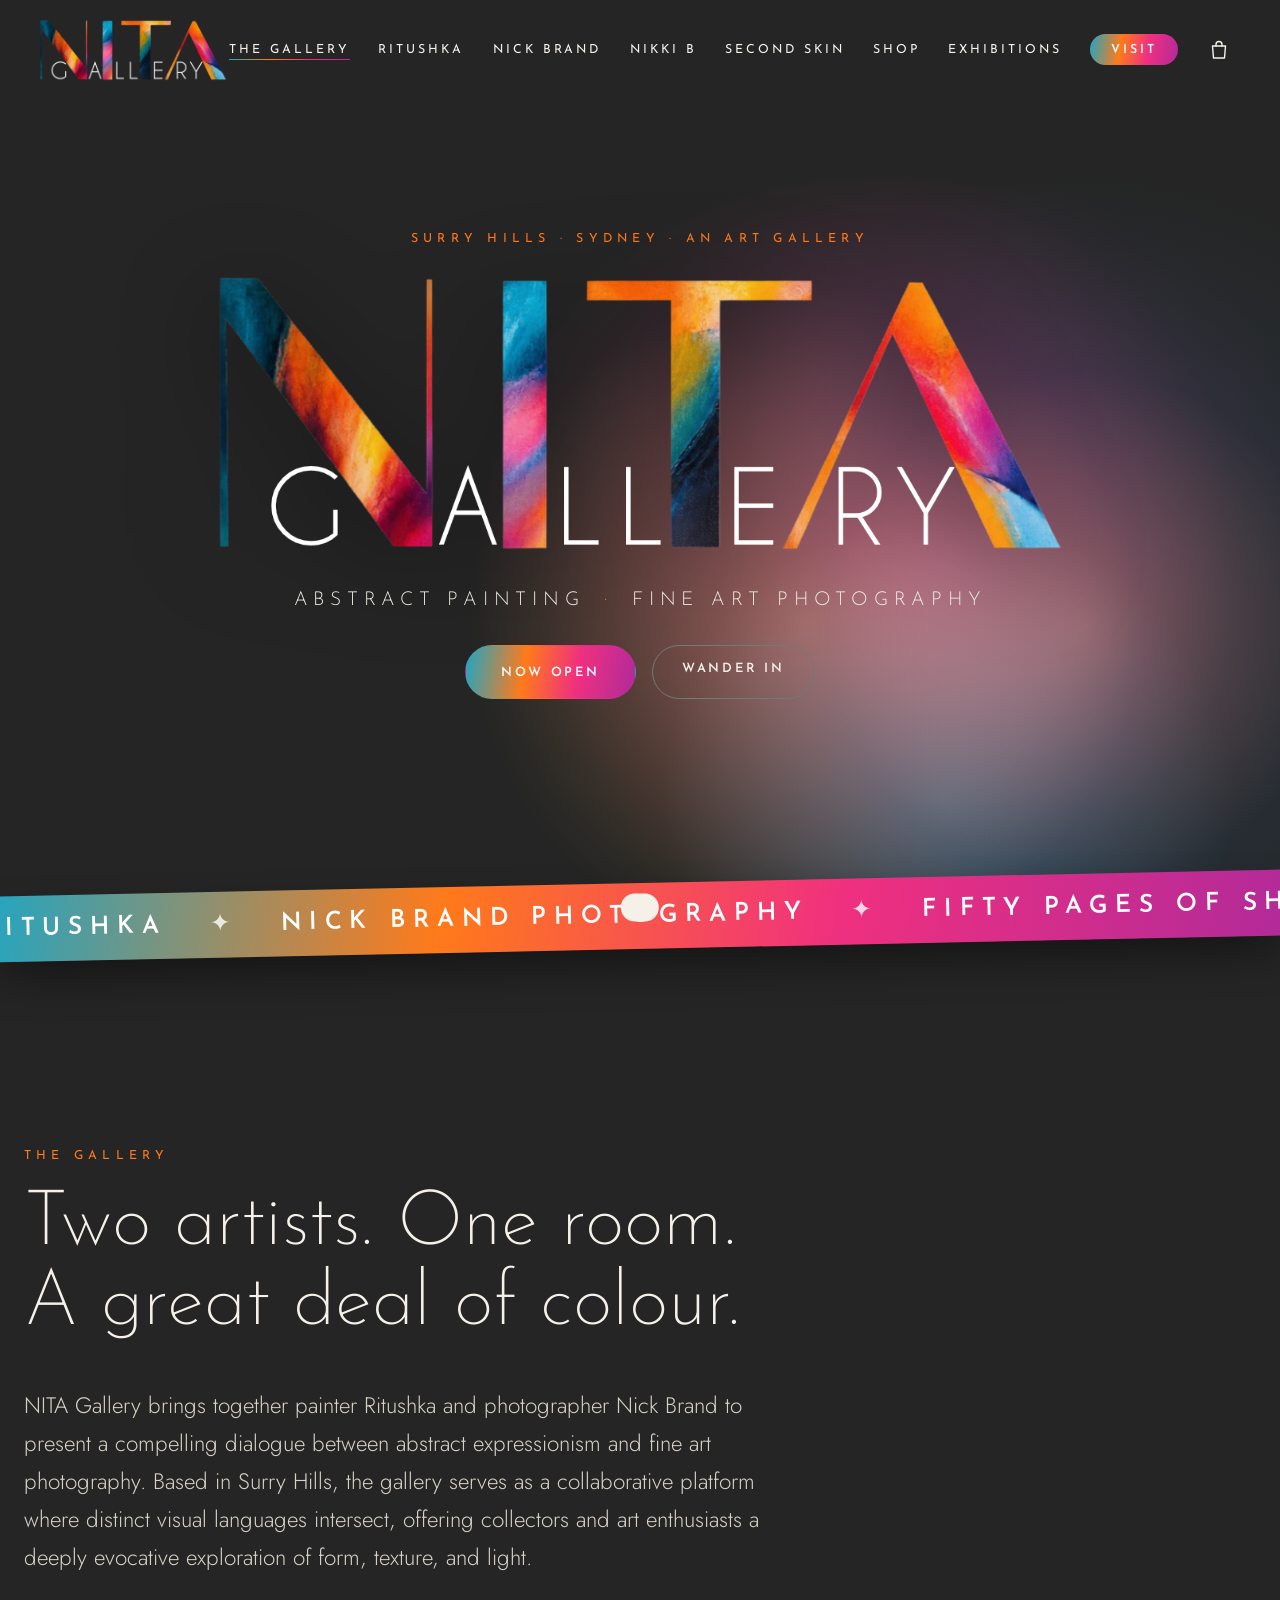
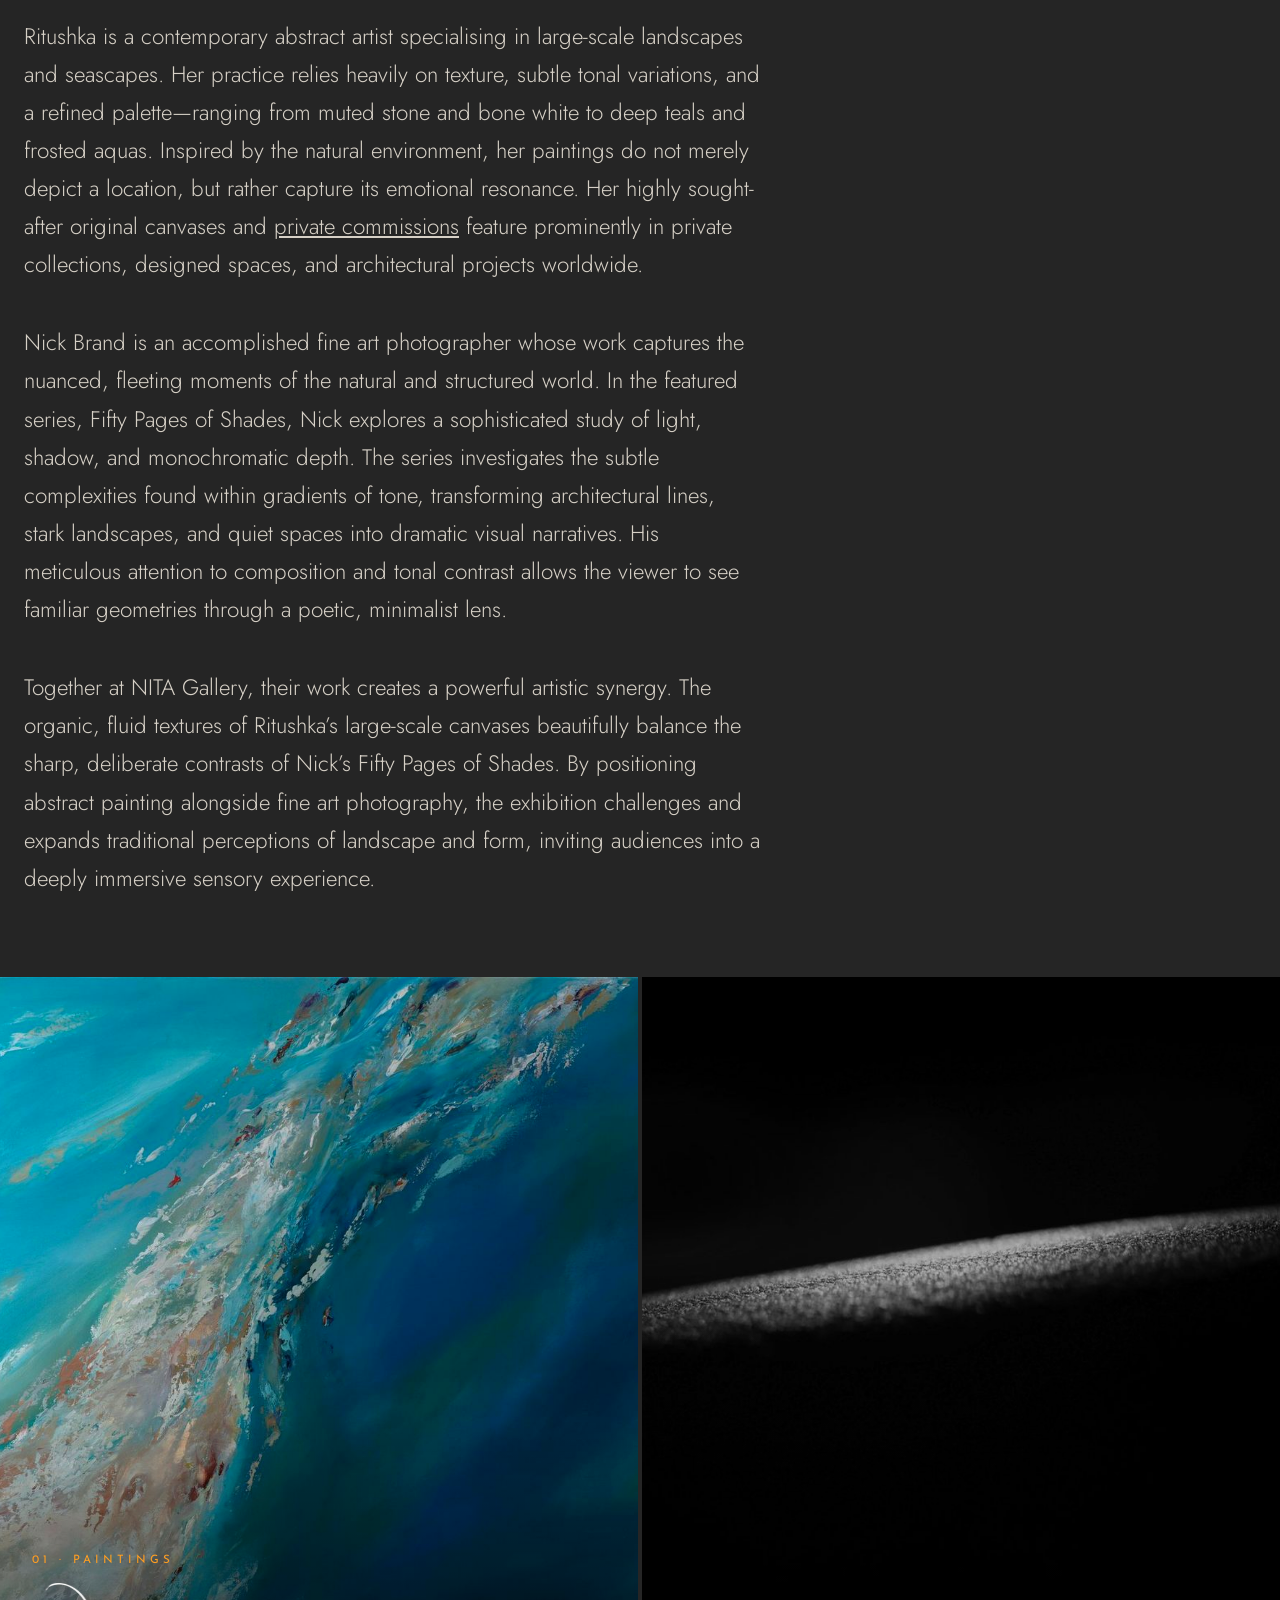
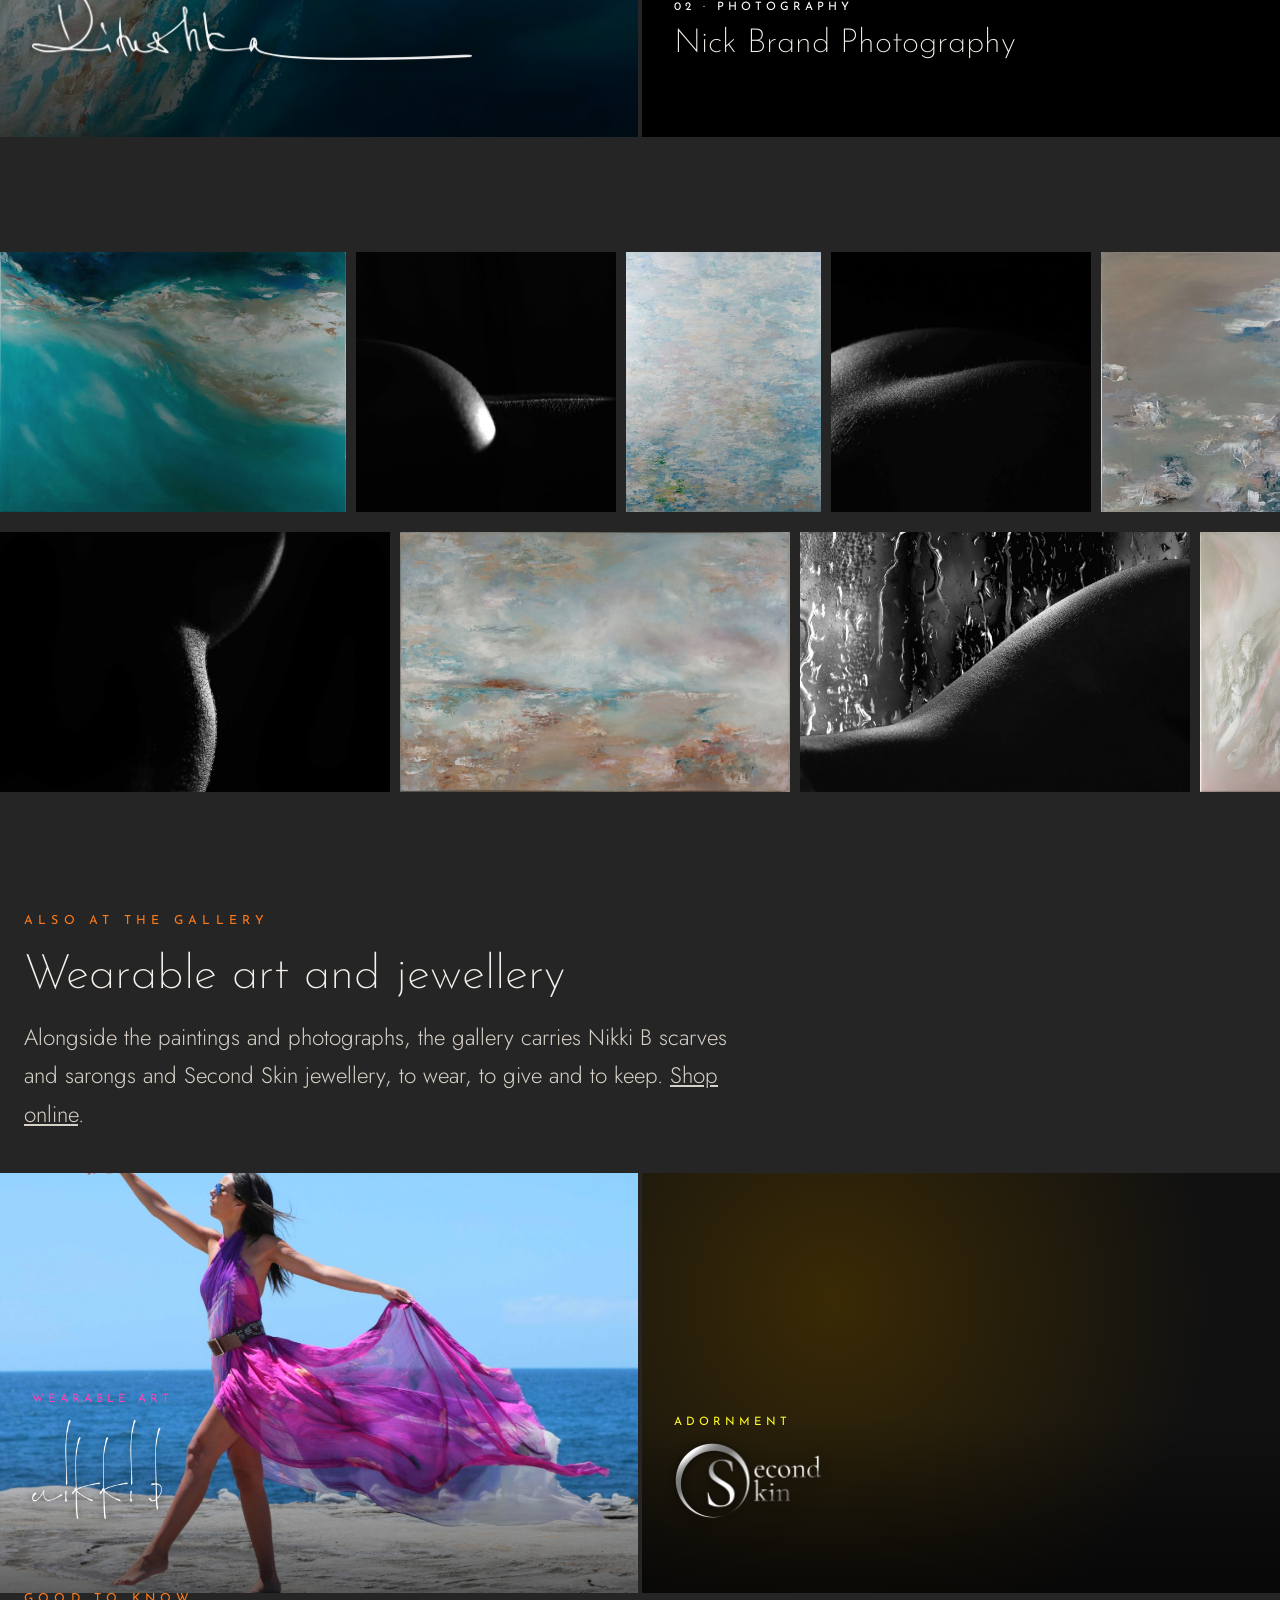
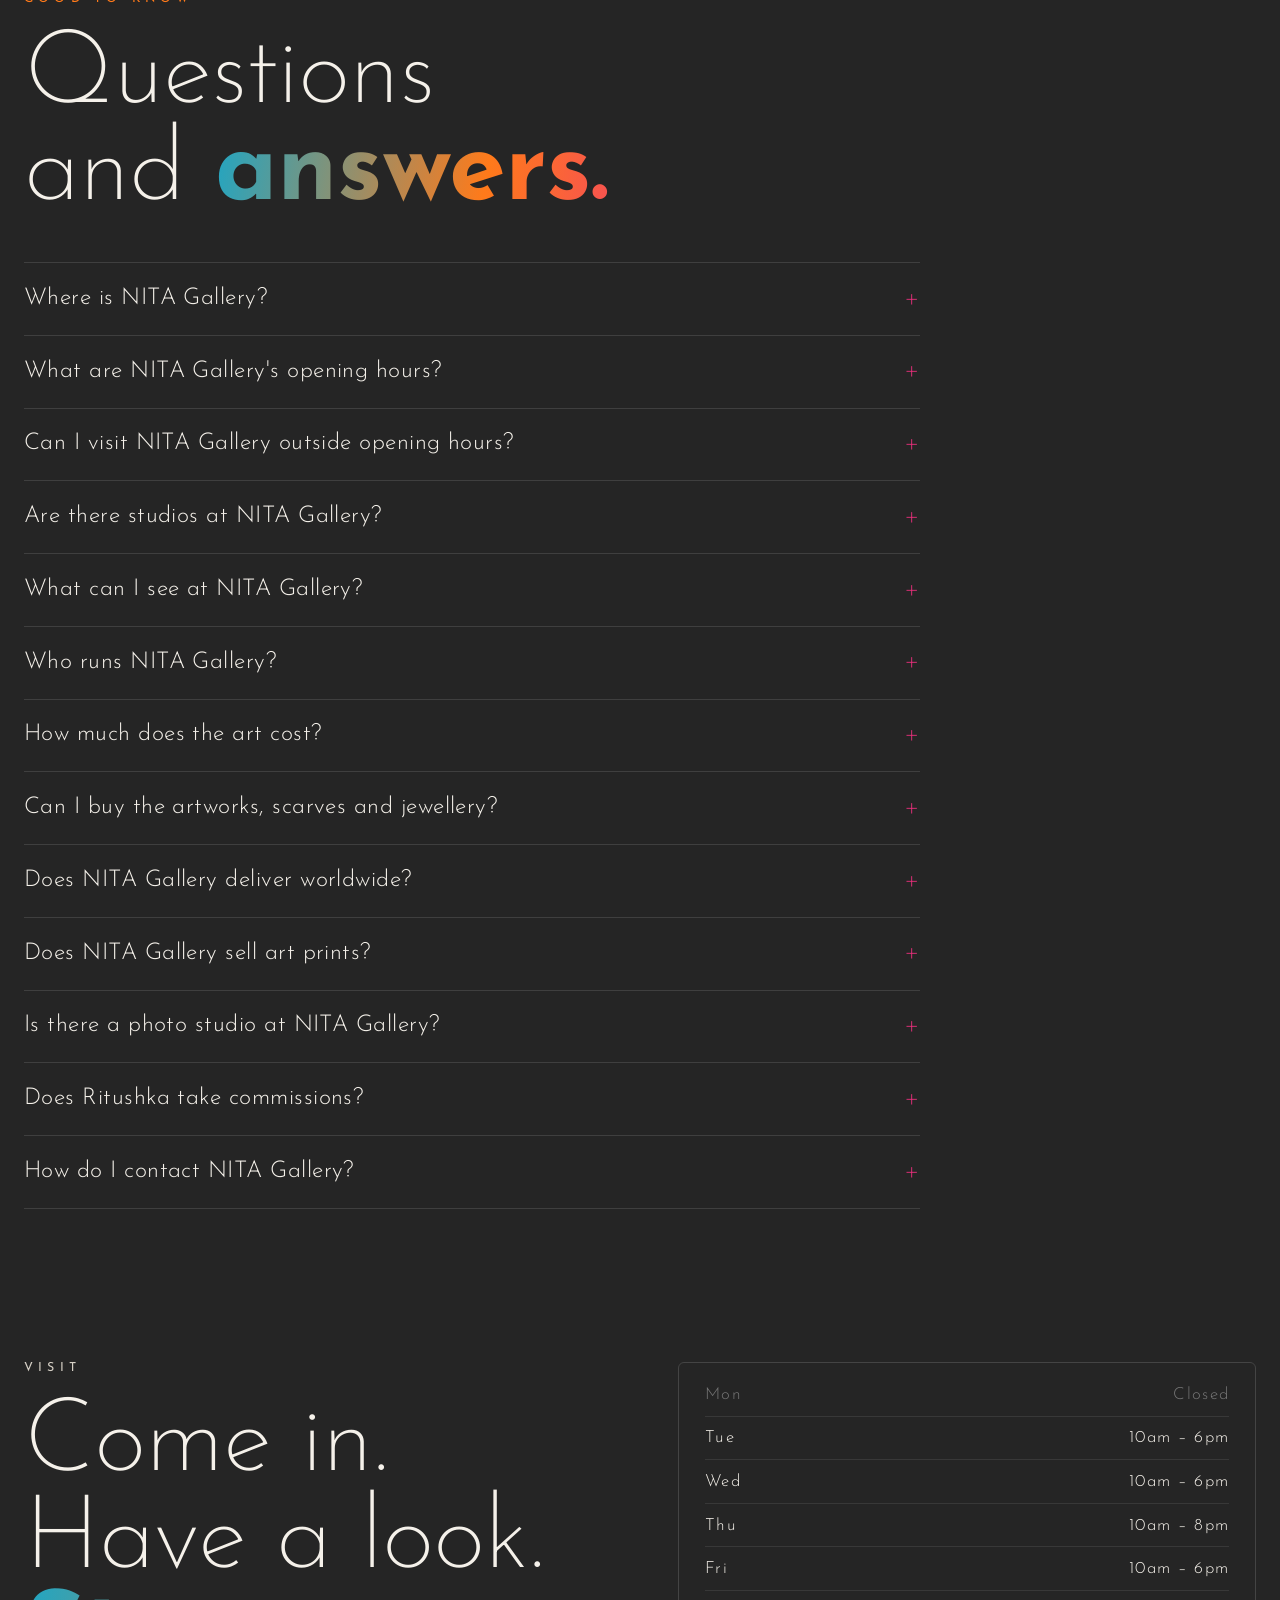
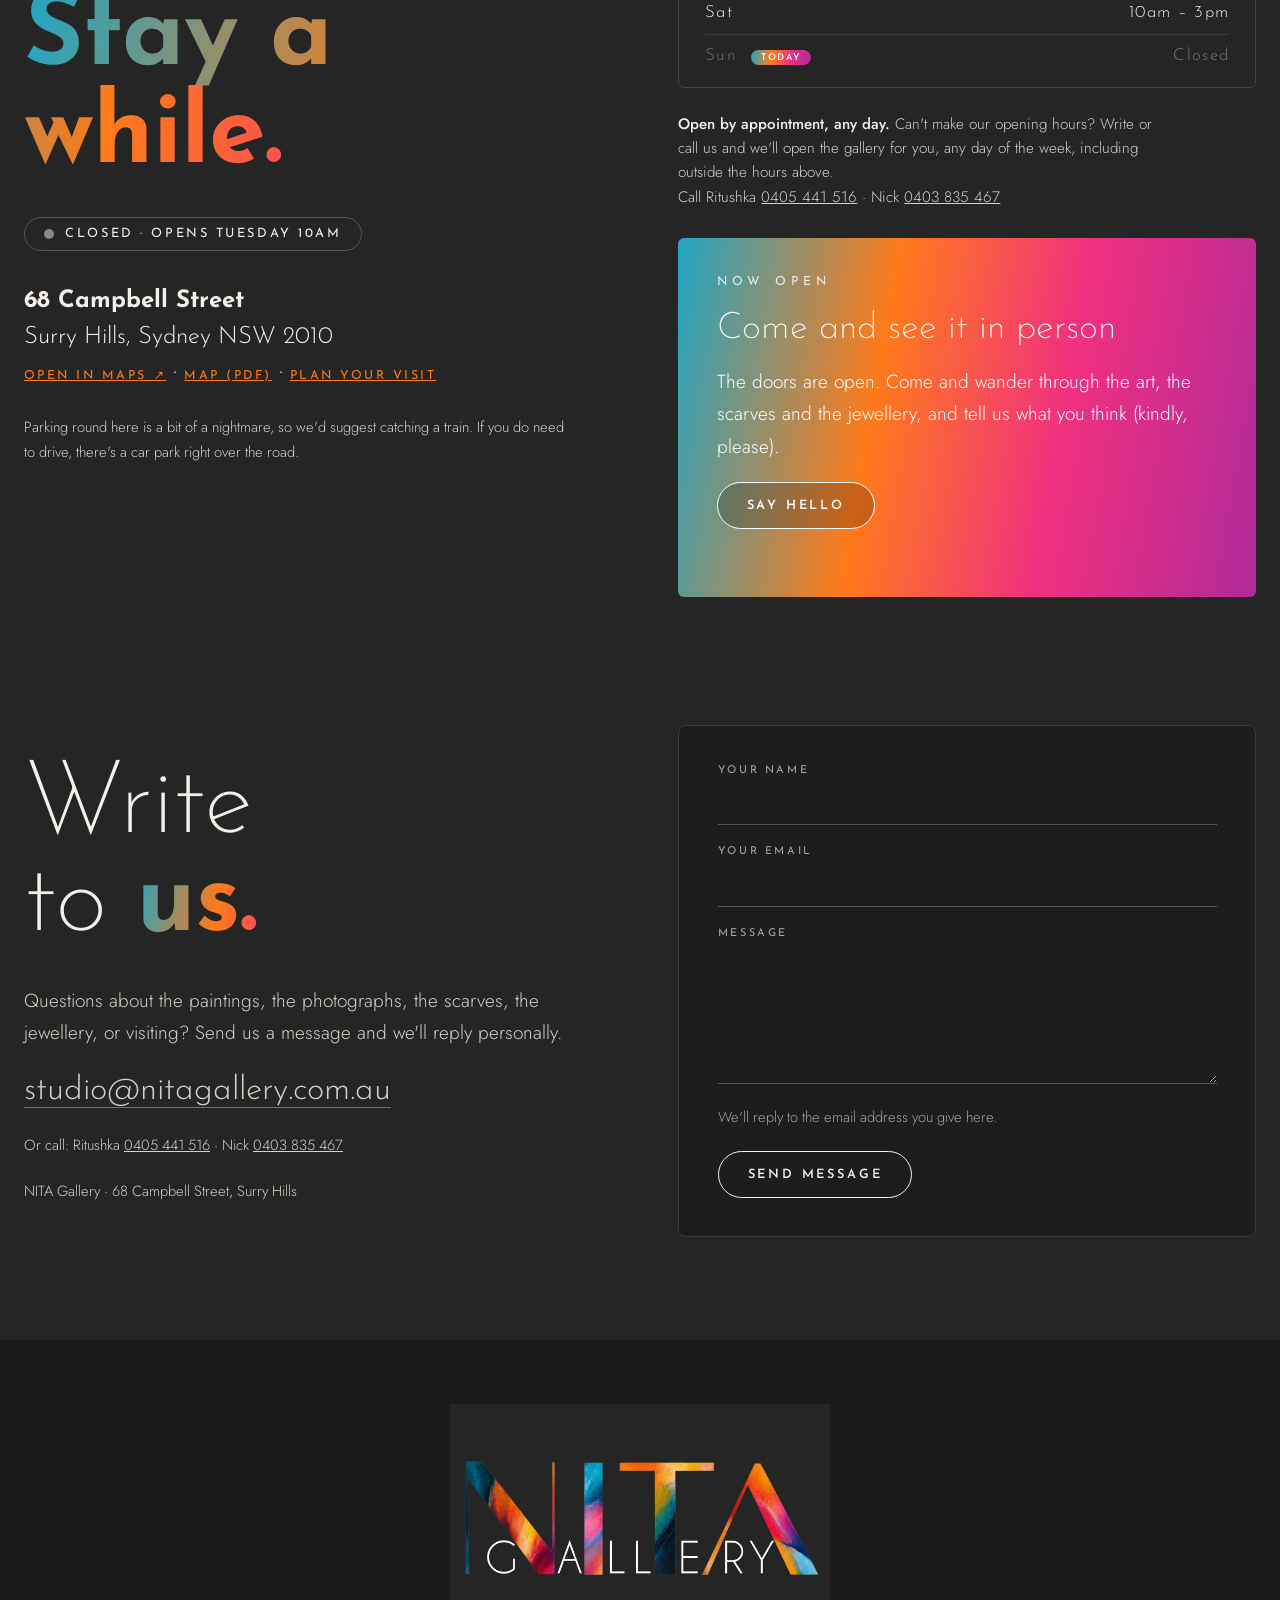
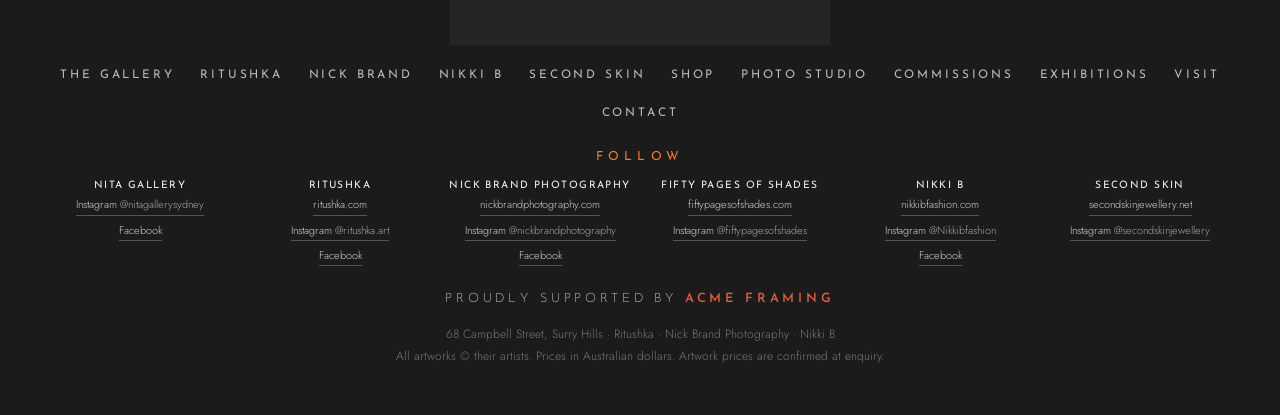
==== index.html @ 8b785366 "Home: Ritushka room shows Desire at rest (hover image unchanged) Co-Authored-By: Claude Sonnet 5.5 <" ====
<!doctype html>
<html lang="en-AU">
<head>
<meta charset="utf-8">
<meta name="viewport" content="width=device-width, initial-scale=1">
<title>NITA Gallery | Art Gallery &amp; Studios in Surry Hills, Sydney</title>
<meta name="description" content="Art gallery with a painting studio and a photo studio at 68 Campbell Street, Surry Hills, Sydney. Paintings, photography, scarves and jewellery. Open Tue–Sat.">
<meta property="og:title" content="NITA Gallery | Art Gallery &amp; Studios in Surry Hills, Sydney">
<meta property="og:description" content="Art gallery with a painting studio and a photo studio at 68 Campbell Street, Surry Hills, Sydney. Paintings, photography, scarves and jewellery. Open Tue–Sat.">
<meta property="og:image" content="https://www.nitagallery.com.au/img/brand/og.jpg">
<meta property="og:url" content="https://www.nitagallery.com.au/">
<meta property="og:type" content="website">
<meta property="og:site_name" content="NITA Gallery">
<meta property="og:locale" content="en_AU">
<meta name="twitter:card" content="summary_large_image">
<link rel="canonical" href="https://www.nitagallery.com.au/">
<link rel="alternate" hreflang="en-au" href="https://www.nitagallery.com.au/">
<link rel="alternate" hreflang="x-default" href="https://www.nitagallery.com.au/">
<meta name="robots" content="index, follow, max-image-preview:large">
<meta name="theme-color" content="#252525">
<link rel="icon" href="img/brand/favicon.png">
<link rel="preconnect" href="https://fonts.googleapis.com">
<link rel="preconnect" href="https://fonts.gstatic.com" crossorigin>
<link rel="preload" as="style" href="https://fonts.googleapis.com/css2?family=Cormorant+Garamond:ital,wght@1,400;1,500&family=Josefin+Sans:wght@100;200;300;400;600;700&family=Jost:wght@300;400;500&display=swap" onload="this.onload=null;this.rel='stylesheet'">
<noscript><link rel="stylesheet" href="https://fonts.googleapis.com/css2?family=Cormorant+Garamond:ital,wght@1,400;1,500&family=Josefin+Sans:wght@100;200;300;400;600;700&family=Jost:wght@300;400;500&display=swap"></noscript>
<link rel="stylesheet" href="css/style.css?v=9133d068">
<link rel="stylesheet" href="css/bag.css?v=839dad2d">

<script>document.documentElement.classList.add('js')</script>
<script type="application/ld+json">{"@context":"https://schema.org","@type":"ArtGallery","@id":"https://www.nitagallery.com.au/#gallery","name":"NITA Gallery","url":"https://www.nitagallery.com.au/","logo":"https://www.nitagallery.com.au/img/brand/nita-logo-t.png","image":"https://www.nitagallery.com.au/img/brand/og.jpg","description":"Art gallery with a painting studio and a photo studio at 68 Campbell Street, Surry Hills, Sydney. Paintings, photography, scarves and jewellery. Open Tue–Sat.","email":"studio@nitagallery.com.au","telephone":["+61 405 441 516","+61 403 835 467"],"sameAs":["https://www.instagram.com/nitagallerysydney/","https://www.facebook.com/NITAgallerySydney"],"address":{"@type":"PostalAddress","streetAddress":"68 Campbell Street","addressLocality":"Surry Hills","addressRegion":"NSW","postalCode":"2010","addressCountry":"AU"},"hasMap":"https://www.google.com/maps/search/?api=1&query=68+Campbell+Street+Surry+Hills+NSW+2010","areaServed":{"@type":"City","name":"Sydney"},"openingHoursSpecification":[{"@type":"OpeningHoursSpecification","dayOfWeek":["Tuesday","Wednesday","Friday"],"opens":"10:00","closes":"18:00"},{"@type":"OpeningHoursSpecification","dayOfWeek":"Thursday","opens":"10:00","closes":"20:00"},{"@type":"OpeningHoursSpecification","dayOfWeek":"Saturday","opens":"10:00","closes":"15:00"}],"founder":[{"@type":"Person","name":"Ritushka"},{"@type":"Person","name":"Nick Brand"}],"knowsAbout":["Abstract painting","Fine-art photography","Wearable art","Jewellery"],"department":[{"@type":"LocalBusiness","name":"Ritushka painting studio at NITA Gallery","description":"Painting studio of abstract artist Ritushka.","address":{"@type":"PostalAddress","streetAddress":"68 Campbell Street","addressLocality":"Surry Hills","addressRegion":"NSW","postalCode":"2010","addressCountry":"AU"},"founder":{"@type":"Person","name":"Ritushka"}},{"@type":"LocalBusiness","name":"Nick Brand Photography studio at NITA Gallery","description":"Photo studio of fine-art photographer Nick Brand.","address":{"@type":"PostalAddress","streetAddress":"68 Campbell Street","addressLocality":"Surry Hills","addressRegion":"NSW","postalCode":"2010","addressCountry":"AU"},"founder":{"@type":"Person","name":"Nick Brand"}}]}</script><script type="application/ld+json">{"@context":"https://schema.org","@type":"WebSite","@id":"https://www.nitagallery.com.au/#website","name":"NITA Gallery","url":"https://www.nitagallery.com.au/","inLanguage":"en-AU","publisher":{"@id":"https://www.nitagallery.com.au/#gallery"}}</script><script type="application/ld+json">{"@context":"https://schema.org","@type":"FAQPage","mainEntity":[{"@type":"Question","name":"Where is NITA Gallery?","acceptedAnswer":{"@type":"Answer","text":"NITA Gallery is at 68 Campbell Street, Surry Hills, Sydney NSW 2010. Parking nearby is difficult, so catching a train is suggested; if you do need to drive, there is a car park right across the road."}},{"@type":"Question","name":"What are NITA Gallery's opening hours?","acceptedAnswer":{"@type":"Answer","text":"NITA Gallery is open Tuesday and Wednesday 10am to 6pm, Thursday 10am to 8pm, Friday 10am to 6pm and Saturday 10am to 3pm. It is closed on Sunday and Monday, but the gallery is open by appointment any day, including outside these hours. To arrange a visit, call Ritushka on 0405 441 516 or Nick on 0403 835 467, or write to studio@nitagallery.com.au."}},{"@type":"Question","name":"Can I visit NITA Gallery outside opening hours?","acceptedAnswer":{"@type":"Answer","text":"Yes. NITA Gallery is open by appointment any day of the week, including outside the advertised opening hours. Call Ritushka on 0405 441 516 or Nick on 0403 835 467, or write to studio@nitagallery.com.au, to arrange a time."}},{"@type":"Question","name":"Are there studios at NITA Gallery?","acceptedAnswer":{"@type":"Answer","text":"Yes. Ritushka runs a painting studio and Nick Brand runs a photo studio at NITA Gallery, 68 Campbell Street, Surry Hills. To ask about either studio, write to studio@nitagallery.com.au or visit during opening hours."}},{"@type":"Question","name":"What can I see at NITA Gallery?","acceptedAnswer":{"@type":"Answer","text":"NITA Gallery shows abstract paintings by Ritushka, fine-art black-and-white photography by Nick Brand Photography (the Fifty Pages of Shades series), wearable art in the form of scarves and sarongs from the Nikki B label, and a cabinet of jewellery."}},{"@type":"Question","name":"Who runs NITA Gallery?","acceptedAnswer":{"@type":"Answer","text":"NITA Gallery was opened by two artists: Ritushka, an abstract painter who runs a painting studio there, and Nick Brand, a Sydney fine-art photographer with more than twenty years' experience who runs a photo studio there. It is named for the two of them."}},{"@type":"Question","name":"How much does the art cost?","acceptedAnswer":{"@type":"Answer","text":"Prices are in Australian dollars. Ritushka's available original paintings are currently from A$1,450 to A$5,250 framed. Nick Brand Photography's Fifty Pages of Shades limited editions of 50 are priced by the size of print, so please inquire. Nikki B scarves and sarongs are AUD $120 each, and Second Skin jewellery prices are shown on each piece in the shop. Artwork prices are confirmed at enquiry."}},{"@type":"Question","name":"Can I buy the artworks, scarves and jewellery?","acceptedAnswer":{"@type":"Answer","text":"Yes. Paintings, Fifty Pages of Shades, Second Skin jewellery and Nikki B scarves and sarongs can be bought online in the shop at https://www.nitagallery.com.au/shop, or in the gallery at 68 Campbell Street. For anything priced on enquiry, visit the gallery or write to studio@nitagallery.com.au."}},{"@type":"Question","name":"Does NITA Gallery deliver worldwide?","acceptedAnswer":{"@type":"Answer","text":"Yes. The online shop delivers worldwide. The delivery price depends on the country, and you can see it in your cart before you pay. Payment is taken securely by Stripe, in Australian dollars."}},{"@type":"Question","name":"Does NITA Gallery sell art prints?","acceptedAnswer":{"@type":"Answer","text":"Yes. Ritushka's limited edition prints are sold in the online shop at https://www.nitagallery.com.au/shop. Each is an archival pigment giclee on cotton rag paper, hand-signed and numbered, in sizes from small to large, from AUD $100 unframed, printed to order in Sydney."}},{"@type":"Question","name":"Is there a photo studio at NITA Gallery?","acceptedAnswer":{"@type":"Answer","text":"Yes. Nick Brand Photography runs a working photo studio inside NITA Gallery at 68 Campbell Street, Surry Hills, where you can book a portrait session. See https://www.nitagallery.com.au/photo-studio."}},{"@type":"Question","name":"Does Ritushka take commissions?","acceptedAnswer":{"@type":"Answer","text":"Yes. Ritushka paints commissioned abstract paintings for collectors, interior designers, corporate clients, hotels and hospitality venues. See https://www.nitagallery.com.au/commissions."}},{"@type":"Question","name":"How do I contact NITA Gallery?","acceptedAnswer":{"@type":"Answer","text":"Email studio@nitagallery.com.au, use the contact form on this page, or visit 68 Campbell Street, Surry Hills during opening hours."}}]}</script></head>
<body class="t-home">
<div class="loader" id="loader" aria-hidden="true">
  <img src="img/brand/nita-logo.webp" alt="">
  <div class="loader-bar"><i></i></div>
</div>
<div class="curtain start" id="curtain" aria-hidden="true"></div>
<div class="cursor" id="cursor" aria-hidden="true"><span></span></div>

<header class="nav" id="nav">
  <a href="/" class="wordmark" aria-label="NITA Gallery — home"><img src="img/brand/nita-logo-t-s.webp" alt="NITA Gallery" width="420" height="142"></a>
  <nav class="links" id="links" aria-label="Main">
    <a href="/" aria-current="page">The Gallery</a><a href="/ritushka">Ritushka</a><a href="/nick-brand">Nick Brand</a><a href="/nikki-b">Nikki B</a><a href="/jewellery">Second Skin</a><a href="/shop">Shop</a><a href="/exhibitions">Exhibitions</a>
    <a href="/#visit" class="pill">Visit</a>
  </nav>
  <button class="burger" id="burger" aria-label="Menu" aria-expanded="false"><i></i><i></i></button>
</header>

<main id="top">
<section class="hero" id="hero">
  <canvas id="blobs" aria-hidden="true"></canvas>
  <div class="hero-inner">
    <p class="eyebrow rv">Surry Hills · Sydney · An art gallery</p>
    <h1 class="logotype"><img src="img/brand/nita-logo-t.webp" alt="NITA Gallery, an art gallery in Surry Hills, Sydney" width="1081" height="366"></h1>
    <p class="hero-sub rv">Abstract painting <i>·</i> Fine art photography</p>
    <div class="hero-cta rv">
      <a class="btn lg magnetic" href="#visit"><span>Now open</span></a>
      <a class="btn ghost magnetic" href="#rooms"><span>Wander in</span></a>
    </div>
    <div class="countdown rv" id="countdown" hidden>
      <div><b id="cd-d">00</b><small>days</small></div>
      <div><b id="cd-h">00</b><small>hours</small></div>
      <div><b id="cd-m">00</b><small>mins</small></div>
      <div><b id="cd-s">00</b><small>secs</small></div>
      <p>until we open the doors<br><em>Thursday 29 October · 6pm</em></p>
    </div>
  </div>
</section>

<div class="marquee" aria-hidden="true">
  <div class="mq-track">
    <span>RITUSHKA <i>✦</i> NICK BRAND PHOTOGRAPHY <i>✦</i> FIFTY PAGES OF SHADES <i>✦</i> 68 CAMPBELL STREET <i>✦</i> SURRY HILLS <i>✦</i> </span>
    <span>RITUSHKA <i>✦</i> NICK BRAND PHOTOGRAPHY <i>✦</i> FIFTY PAGES OF SHADES <i>✦</i> 68 CAMPBELL STREET <i>✦</i> SURRY HILLS <i>✦</i> </span>
  </div>
</div>

<section class="intro" id="rooms">
  <div class="wrap">
    <p class="kicker rv">The Gallery</p>
    <h2 class="statement split" data-split>Two artists. One room. A great deal of colour.</h2>
    <p class="lede rv">NITA Gallery brings together painter Ritushka and photographer Nick Brand to present a compelling dialogue between abstract expressionism and fine art photography. Based in Surry Hills, the gallery serves as a collaborative platform where distinct visual languages intersect, offering collectors and art enthusiasts a deeply evocative exploration of form, texture, and light.</p>
    <p class="lede rv">Ritushka is a contemporary abstract artist specialising in large-scale landscapes and seascapes. Her practice relies heavily on texture, subtle tonal variations, and a refined palette—ranging from muted stone and bone white to deep teals and frosted aquas. Inspired by the natural environment, her paintings do not merely depict a location, but rather capture its emotional resonance. Her highly sought-after original canvases and <a href="/commissions">private commissions</a> feature prominently in private collections, designed spaces, and architectural projects worldwide.</p>
    <p class="lede rv">Nick Brand is an accomplished fine art photographer whose work captures the nuanced, fleeting moments of the natural and structured world. In the featured series, Fifty Pages of Shades, Nick explores a sophisticated study of light, shadow, and monochromatic depth. The series investigates the subtle complexities found within gradients of tone, transforming architectural lines, stark landscapes, and quiet spaces into dramatic visual narratives. His meticulous attention to composition and tonal contrast allows the viewer to see familiar geometries through a poetic, minimalist lens.</p>
    <p class="lede rv">Together at NITA Gallery, their work creates a powerful artistic synergy. The organic, fluid textures of Ritushka’s large-scale canvases beautifully balance the sharp, deliberate contrasts of Nick’s Fifty Pages of Shades. By positioning abstract painting alongside fine art photography, the exhibition challenges and expands traditional perceptions of landscape and form, inviting audiences into a deeply immersive sensory experience.</p>
  </div>
  <div class="rooms" id="roomsRow">
    <a class="room" href="/ritushka" style="--c:#ff7a1a">
      <img src="img/rit/desire-hi.jpg?v=1" alt="Desire, abstract painting by Ritushka" width="1400" height="1051" loading="lazy">
      <img class="alt" src="img/rit/sunrise-over-tokyo-hi.jpg?v=3" alt="Sunrise Over Tokyo, abstract painting by Ritushka" width="1400" height="1396" loading="lazy">
      <div class="room-t"><small>01 · Paintings</small><h3 class="sig"><img src="img/brand/ritushka-signature-white.png" alt="Ritushka" width="900" height="157"></h3><p>Large abstract landscapes and seascapes, built in translucent layers.</p><span class="arrow">Enter the room →</span></div>
    </a>
    <a class="room mono" href="/nick-brand" style="--c:#ffffff">
      <img src="img/bod/where-the-body-ends-and-atmosphere.jpg" alt="Where the Body Ends and Atmosphere Begins, black-and-white photograph by Nick Brand Photography" loading="lazy">
      <div class="room-t"><small>02 · Photography</small><h3 class="long">Nick Brand Photography</h3><p>Fifty Pages of Shades: the human form, rendered as landscape.</p><span class="arrow">Enter the room →</span></div>
    </a>
  </div>
</section>

<section class="ribbons" aria-label="A glimpse of the art">
  <div class="rb r1"><div class="rb-t"><a href="/ritushka" tabindex="-1"><img src="img/rit/approaching-destination.jpg?v=2" alt="Approaching Destination" loading="lazy"></a><a href="/nick-brand" tabindex="-1"><img src="img/bod/saturn.jpg" alt="Saturn" loading="lazy"></a><a href="/ritushka" tabindex="-1"><img src="img/rit/aqua-frost-thinking-of-you.jpg?v=2" alt="Aqua Frost — Thinking of You" loading="lazy"></a><a href="/nick-brand" tabindex="-1"><img src="img/bod/the-slow-rise-of-the-back.jpg" alt="The Slow Rise of the Back" loading="lazy"></a><a href="/ritushka" tabindex="-1"><img src="img/rit/blue-mountains.jpg?v=2" alt="Blue Mountains" loading="lazy"></a><a href="/nick-brand" tabindex="-1"><img src="img/bod/canyon-carved-into-the-landscape-of.jpg" alt="Canyon Carved Into the Landscape of the Body" loading="lazy"></a><a href="/ritushka" tabindex="-1"><img src="img/rit/bush.jpg?v=2" alt="Bush" loading="lazy"></a><a href="/nick-brand" tabindex="-1"><img src="img/bod/sand-dunes-of-the-sole.jpg" alt="Sand Dunes of the Sole" loading="lazy"></a><a href="/ritushka" tabindex="-1"><img src="img/rit/deliciousness.jpg?v=2" alt="Deliciousness" loading="lazy"></a><a href="/nick-brand" tabindex="-1"><img src="img/bod/where-the-body-ends-and-atmosphere.jpg" alt="Where the Body Ends and Atmosphere Begins" loading="lazy"></a><a href="/ritushka" tabindex="-1"><img src="img/rit/desire.jpg?v=2" alt="Desire" loading="lazy"></a><a href="/nick-brand" tabindex="-1"><img src="img/bod/hidden-seams.jpg" alt="Hidden Seams" loading="lazy"></a><a href="/ritushka" tabindex="-1"><img src="img/rit/horizon.jpg?v=2" alt="Horizon" loading="lazy"></a><a href="/nick-brand" tabindex="-1"><img src="img/bod/the-crease-that-deepens-when-no.jpg" alt="The Crease That Deepens When No One Is Watching" loading="lazy"></a><a href="/ritushka" tabindex="-1"><img src="img/rit/just-add-champagne.jpg?v=2" alt="Just Add Champagne" loading="lazy"></a><a href="/nick-brand" tabindex="-1"><img src="img/bod/skin-s-secret-conversation.jpg" alt="Skin’s Secret Conversation" loading="lazy"></a><a href="/ritushka" tabindex="-1"><img src="img/rit/marshmallow.jpg?v=2" alt="Marshmallow" loading="lazy"></a><a href="/ritushka" tabindex="-1"><img src="img/rit/paragliding.jpg?v=2" alt="Paragliding" loading="lazy"></a><a href="/ritushka" tabindex="-1"><img src="img/rit/peony-thinking-of-me.jpg?v=2" alt="Peony — Thinking of Me" loading="lazy"></a><a href="/ritushka" tabindex="-1"><img src="img/rit/peace-of-white-heaven.jpg?v=2" alt="Peace of White Heaven" loading="lazy"></a><a href="/ritushka" tabindex="-1"><img src="img/rit/approaching-destination.jpg?v=2" alt="Approaching Destination" loading="lazy"></a><a href="/nick-brand" tabindex="-1"><img src="img/bod/saturn.jpg" alt="Saturn" loading="lazy"></a><a href="/ritushka" tabindex="-1"><img src="img/rit/aqua-frost-thinking-of-you.jpg?v=2" alt="Aqua Frost — Thinking of You" loading="lazy"></a><a href="/nick-brand" tabindex="-1"><img src="img/bod/the-slow-rise-of-the-back.jpg" alt="The Slow Rise of the Back" loading="lazy"></a><a href="/ritushka" tabindex="-1"><img src="img/rit/blue-mountains.jpg?v=2" alt="Blue Mountains" loading="lazy"></a><a href="/nick-brand" tabindex="-1"><img src="img/bod/canyon-carved-into-the-landscape-of.jpg" alt="Canyon Carved Into the Landscape of the Body" loading="lazy"></a><a href="/ritushka" tabindex="-1"><img src="img/rit/bush.jpg?v=2" alt="Bush" loading="lazy"></a><a href="/nick-brand" tabindex="-1"><img src="img/bod/sand-dunes-of-the-sole.jpg" alt="Sand Dunes of the Sole" loading="lazy"></a><a href="/ritushka" tabindex="-1"><img src="img/rit/deliciousness.jpg?v=2" alt="Deliciousness" loading="lazy"></a><a href="/nick-brand" tabindex="-1"><img src="img/bod/where-the-body-ends-and-atmosphere.jpg" alt="Where the Body Ends and Atmosphere Begins" loading="lazy"></a><a href="/ritushka" tabindex="-1"><img src="img/rit/desire.jpg?v=2" alt="Desire" loading="lazy"></a><a href="/nick-brand" tabindex="-1"><img src="img/bod/hidden-seams.jpg" alt="Hidden Seams" loading="lazy"></a><a href="/ritushka" tabindex="-1"><img src="img/rit/horizon.jpg?v=2" alt="Horizon" loading="lazy"></a><a href="/nick-brand" tabindex="-1"><img src="img/bod/the-crease-that-deepens-when-no.jpg" alt="The Crease That Deepens When No One Is Watching" loading="lazy"></a><a href="/ritushka" tabindex="-1"><img src="img/rit/just-add-champagne.jpg?v=2" alt="Just Add Champagne" loading="lazy"></a><a href="/nick-brand" tabindex="-1"><img src="img/bod/skin-s-secret-conversation.jpg" alt="Skin’s Secret Conversation" loading="lazy"></a><a href="/ritushka" tabindex="-1"><img src="img/rit/marshmallow.jpg?v=2" alt="Marshmallow" loading="lazy"></a><a href="/ritushka" tabindex="-1"><img src="img/rit/paragliding.jpg?v=2" alt="Paragliding" loading="lazy"></a><a href="/ritushka" tabindex="-1"><img src="img/rit/peony-thinking-of-me.jpg?v=2" alt="Peony — Thinking of Me" loading="lazy"></a><a href="/ritushka" tabindex="-1"><img src="img/rit/peace-of-white-heaven.jpg?v=2" alt="Peace of White Heaven" loading="lazy"></a></div></div>
  <div class="rb r2"><div class="rb-t"><a href="/nick-brand" tabindex="-1"><img src="img/bod/the-place-hands-find.jpg" alt="The Place Hands Find" loading="lazy"></a><a href="/ritushka" tabindex="-1"><img src="img/rit/plateau.jpg?v=2" alt="Plateau" loading="lazy"></a><a href="/nick-brand" tabindex="-1"><img src="img/bod/the-body-behind-the-weather.jpg" alt="The Body Behind the Weather" loading="lazy"></a><a href="/ritushka" tabindex="-1"><img src="img/rit/river-of-my-thoughts.jpg?v=2" alt="River of My Thoughts" loading="lazy"></a><a href="/nick-brand" tabindex="-1"><img src="img/bod/the-shadow-beneath-the-reach.jpg" alt="The Shadow Beneath the Reach" loading="lazy"></a><a href="/ritushka" tabindex="-1"><img src="img/rit/set-sail.jpg?v=2" alt="Set Sail" loading="lazy"></a><a href="/nick-brand" tabindex="-1"><img src="img/bod/the-angle-of-the-body-in-love-with.jpg" alt="The Angle of the Body in Love With Stillness" loading="lazy"></a><a href="/ritushka" tabindex="-1"><img src="img/rit/shoreham.jpg?v=2" alt="Shoreham" loading="lazy"></a><a href="/nick-brand" tabindex="-1"><img src="img/bod/the-soft-angle.jpg" alt="The Soft Angle" loading="lazy"></a><a href="/ritushka" tabindex="-1"><img src="img/rit/soft-awakening.jpg?v=2" alt="Soft Awakening" loading="lazy"></a><a href="/nick-brand" tabindex="-1"><img src="img/bod/black-velvet.jpg" alt="Black Velvet" loading="lazy"></a><a href="/ritushka" tabindex="-1"><img src="img/rit/softly-loving-dreamscape.jpg?v=2" alt="Softly Loving Dreamscape" loading="lazy"></a><a href="/nick-brand" tabindex="-1"><img src="img/bod/the-meeting-of-two-quiet-planes.jpg" alt="The Meeting of Two Quiet Planes" loading="lazy"></a><a href="/ritushka" tabindex="-1"><img src="img/rit/sunrise-over-tokyo.jpg?v=2" alt="Sunrise Over Tokyo" loading="lazy"></a><a href="/nick-brand" tabindex="-1"><img src="img/bod/the-place-where-skin-forgets-it-ends.jpg" alt="The Place Where Skin Forgets It Ends" loading="lazy"></a><a href="/ritushka" tabindex="-1"><img src="img/rit/the-apostles.jpg?v=2" alt="The Apostles" loading="lazy"></a><a href="/nick-brand" tabindex="-1"><img src="img/bod/the-line-that-holds-the-dark.jpg" alt="The Line That Holds the Dark" loading="lazy"></a><a href="/ritushka" tabindex="-1"><img src="img/rit/turbulence.jpg?v=2" alt="Turbulence" loading="lazy"></a><a href="/ritushka" tabindex="-1"><img src="img/rit/turquoise-tuesday.jpg?v=2" alt="Turquoise Tuesday" loading="lazy"></a><a href="/ritushka" tabindex="-1"><img src="img/rit/urban-jungle.jpg?v=2" alt="Urban Jungle" loading="lazy"></a><a href="/ritushka" tabindex="-1"><img src="img/rit/without-sweet-harmony.jpg?v=2" alt="Without Sweet Harmony" loading="lazy"></a><a href="/nick-brand" tabindex="-1"><img src="img/bod/the-place-hands-find.jpg" alt="The Place Hands Find" loading="lazy"></a><a href="/ritushka" tabindex="-1"><img src="img/rit/plateau.jpg?v=2" alt="Plateau" loading="lazy"></a><a href="/nick-brand" tabindex="-1"><img src="img/bod/the-body-behind-the-weather.jpg" alt="The Body Behind the Weather" loading="lazy"></a><a href="/ritushka" tabindex="-1"><img src="img/rit/river-of-my-thoughts.jpg?v=2" alt="River of My Thoughts" loading="lazy"></a><a href="/nick-brand" tabindex="-1"><img src="img/bod/the-shadow-beneath-the-reach.jpg" alt="The Shadow Beneath the Reach" loading="lazy"></a><a href="/ritushka" tabindex="-1"><img src="img/rit/set-sail.jpg?v=2" alt="Set Sail" loading="lazy"></a><a href="/nick-brand" tabindex="-1"><img src="img/bod/the-angle-of-the-body-in-love-with.jpg" alt="The Angle of the Body in Love With Stillness" loading="lazy"></a><a href="/ritushka" tabindex="-1"><img src="img/rit/shoreham.jpg?v=2" alt="Shoreham" loading="lazy"></a><a href="/nick-brand" tabindex="-1"><img src="img/bod/the-soft-angle.jpg" alt="The Soft Angle" loading="lazy"></a><a href="/ritushka" tabindex="-1"><img src="img/rit/soft-awakening.jpg?v=2" alt="Soft Awakening" loading="lazy"></a><a href="/nick-brand" tabindex="-1"><img src="img/bod/black-velvet.jpg" alt="Black Velvet" loading="lazy"></a><a href="/ritushka" tabindex="-1"><img src="img/rit/softly-loving-dreamscape.jpg?v=2" alt="Softly Loving Dreamscape" loading="lazy"></a><a href="/nick-brand" tabindex="-1"><img src="img/bod/the-meeting-of-two-quiet-planes.jpg" alt="The Meeting of Two Quiet Planes" loading="lazy"></a><a href="/ritushka" tabindex="-1"><img src="img/rit/sunrise-over-tokyo.jpg?v=2" alt="Sunrise Over Tokyo" loading="lazy"></a><a href="/nick-brand" tabindex="-1"><img src="img/bod/the-place-where-skin-forgets-it-ends.jpg" alt="The Place Where Skin Forgets It Ends" loading="lazy"></a><a href="/ritushka" tabindex="-1"><img src="img/rit/the-apostles.jpg?v=2" alt="The Apostles" loading="lazy"></a><a href="/nick-brand" tabindex="-1"><img src="img/bod/the-line-that-holds-the-dark.jpg" alt="The Line That Holds the Dark" loading="lazy"></a><a href="/ritushka" tabindex="-1"><img src="img/rit/turbulence.jpg?v=2" alt="Turbulence" loading="lazy"></a><a href="/ritushka" tabindex="-1"><img src="img/rit/turquoise-tuesday.jpg?v=2" alt="Turquoise Tuesday" loading="lazy"></a><a href="/ritushka" tabindex="-1"><img src="img/rit/urban-jungle.jpg?v=2" alt="Urban Jungle" loading="lazy"></a><a href="/ritushka" tabindex="-1"><img src="img/rit/without-sweet-harmony.jpg?v=2" alt="Without Sweet Harmony" loading="lazy"></a></div></div>
</section>

<section class="also" id="also" aria-labelledby="alsoH">
  <div class="wrap">
    <p class="kicker rv">Also at the gallery</p>
    <h2 class="also-h rv" id="alsoH">Wearable art and jewellery</h2>
    <p class="lede rv">Alongside the paintings and photographs, the gallery carries Nikki&nbsp;B scarves and sarongs and Second Skin jewellery, to wear, to give and to keep. <a href="/shop">Shop online</a>.</p>
  </div>
  <div class="rooms small">
    <a class="room" href="/nikki-b" style="--c:#e0338b">
      <img src="img/brand/nikki-hero.jpg" alt="A model dancing in a Nikki B scarf by the sea" loading="lazy">
      <div class="room-t"><small>Wearable art</small><h3 class="sig"><img src="img/brand/nikki-logo-t-white.png" alt="Nikki B" width="800" height="611"></h3><p>Scarves &amp; sarongs. Wrap your body in art.</p><span class="arrow">Enter the room →</span></div>
    </a>
    <a class="room sparkle" href="/jewellery" style="--c:#ffc21a">
      <canvas class="spark-c"></canvas>
      <div class="room-t"><small>Adornment</small><h3 class="sig"><img src="img/ss/logo-t-lift-s.png" alt="Second Skin" width="600" height="310"></h3><p>Jewellery to wear and to keep. Shop online.</p><span class="arrow">Peek in →</span></div>
    </a>
  </div>
</section>

<section class="sec faq" id="faq" aria-labelledby="faqh">
  <div class="wrap">
    <p class="kicker rv">Good to know</p>
    <h2 class="big rv" id="faqh">Questions<br>and <em>answers.</em></h2>
    <div class="qa-list rv"><details class="qa"><summary>Where is NITA Gallery?</summary><p>NITA Gallery is at 68 Campbell Street, Surry Hills, Sydney NSW 2010. Parking nearby is difficult, so catching a train is suggested; if you do need to drive, there is a car park right across the road.</p></details><details class="qa"><summary>What are NITA Gallery&#x27;s opening hours?</summary><p>NITA Gallery is open Tuesday and Wednesday 10am to 6pm, Thursday 10am to 8pm, Friday 10am to 6pm and Saturday 10am to 3pm. It is closed on Sunday and Monday, but the gallery is open by appointment any day, including outside these hours. To arrange a visit, call Ritushka on 0405 441 516 or Nick on 0403 835 467, or write to studio@nitagallery.com.au.</p></details><details class="qa"><summary>Can I visit NITA Gallery outside opening hours?</summary><p>Yes. NITA Gallery is open by appointment any day of the week, including outside the advertised opening hours. Call Ritushka on 0405 441 516 or Nick on 0403 835 467, or write to studio@nitagallery.com.au, to arrange a time.</p></details><details class="qa"><summary>Are there studios at NITA Gallery?</summary><p>Yes. Ritushka runs a painting studio and Nick Brand runs a photo studio at NITA Gallery, 68 Campbell Street, Surry Hills. To ask about either studio, write to studio@nitagallery.com.au or visit during opening hours.</p></details><details class="qa"><summary>What can I see at NITA Gallery?</summary><p>NITA Gallery shows abstract paintings by Ritushka, fine-art black-and-white photography by Nick Brand Photography (the Fifty Pages of Shades series), wearable art in the form of scarves and sarongs from the Nikki B label, and a cabinet of jewellery.</p></details><details class="qa"><summary>Who runs NITA Gallery?</summary><p>NITA Gallery was opened by two artists: Ritushka, an abstract painter who runs a painting studio there, and Nick Brand, a Sydney fine-art photographer with more than twenty years&#x27; experience who runs a photo studio there. It is named for the two of them.</p></details><details class="qa"><summary>How much does the art cost?</summary><p>Prices are in Australian dollars. Ritushka&#x27;s available original paintings are currently from A$1,450 to A$5,250 framed. Nick Brand Photography&#x27;s Fifty Pages of Shades limited editions of 50 are priced by the size of print, so please inquire. Nikki B scarves and sarongs are AUD $120 each, and Second Skin jewellery prices are shown on each piece in the shop. Artwork prices are confirmed at enquiry.</p></details><details class="qa"><summary>Can I buy the artworks, scarves and jewellery?</summary><p>Yes. Paintings, Fifty Pages of Shades, Second Skin jewellery and Nikki B scarves and sarongs can be bought online in the shop at https://www.nitagallery.com.au/shop, or in the gallery at 68 Campbell Street. For anything priced on enquiry, visit the gallery or write to studio@nitagallery.com.au.</p></details><details class="qa"><summary>Does NITA Gallery deliver worldwide?</summary><p>Yes. The online shop delivers worldwide. The delivery price depends on the country, and you can see it in your cart before you pay. Payment is taken securely by Stripe, in Australian dollars.</p></details><details class="qa"><summary>Does NITA Gallery sell art prints?</summary><p>Yes. Ritushka&#x27;s limited edition prints are sold in the online shop at https://www.nitagallery.com.au/shop. Each is an archival pigment giclee on cotton rag paper, hand-signed and numbered, in sizes from small to large, from AUD $100 unframed, printed to order in Sydney.</p></details><details class="qa"><summary>Is there a photo studio at NITA Gallery?</summary><p>Yes. Nick Brand Photography runs a working photo studio inside NITA Gallery at 68 Campbell Street, Surry Hills, where you can book a portrait session. See https://www.nitagallery.com.au/photo-studio.</p></details><details class="qa"><summary>Does Ritushka take commissions?</summary><p>Yes. Ritushka paints commissioned abstract paintings for collectors, interior designers, corporate clients, hotels and hospitality venues. See https://www.nitagallery.com.au/commissions.</p></details><details class="qa"><summary>How do I contact NITA Gallery?</summary><p>Email studio@nitagallery.com.au, use the contact form on this page, or visit 68 Campbell Street, Surry Hills during opening hours.</p></details></div>
  </div>
</section>
<section class="sec visit" id="visit">
  <div class="wrap grid2">
    <div class="copy">
      <p class="kicker rv">Visit</p>
      <h2 class="big rv">Come in.<br>Have a look.<br><em>Stay a while.</em></h2>
      <div class="open-now rv" data-opennow><i></i><span>See opening hours below</span></div>
      <address class="rv">
        <b>68 Campbell Street</b><br>Surry Hills, Sydney NSW 2010<br>
        <a href="https://www.google.com/maps/search/?api=1&query=68+Campbell+Street+Surry+Hills+NSW" target="_blank" rel="noopener">Open in Maps ↗</a> · <a href="nita-gallery-map.pdf" target="_blank" rel="noopener">Map (PDF)</a> · <a href="/visit">Plan your visit</a>
      </address>
      <p class="rv small">Parking round here is a bit of a nightmare, so we'd suggest catching a train. If you do need to drive, there's a car park right over the road.</p>
    </div>
    <div class="side">
      <div class="hours rv" data-hours aria-label="Opening hours"><div class="closed"><span>Mon</span><span>Closed</span></div><div class=""><span>Tue</span><span>10am – 6pm</span></div><div class=""><span>Wed</span><span>10am – 6pm</span></div><div class=""><span>Thu</span><span>10am – 8pm</span></div><div class=""><span>Fri</span><span>10am – 6pm</span></div><div class=""><span>Sat</span><span>10am – 3pm</span></div><div class="closed"><span>Sun</span><span>Closed</span></div></div>
      <p class="appt rv"><b>Open by appointment, any day.</b> Can't make our opening hours? Write or call us and we'll open the gallery for you, any day of the week, including outside the hours above.<br>Call Ritushka <a href="tel:0405441516">0405 441 516</a> · Nick <a href="tel:0403835467">0403 835 467</a></p>
      <div class="invite rv">
        <p class="kicker">Now open</p>
        <h3>Come and see it in person</h3>
        <p>The doors are open. Come and wander through the art, the scarves and the jewellery, and tell us what you think (kindly, please).</p>
        <p><a class="btn magnetic" data-mail="gallery" data-subject="Visiting NITA Gallery" href="#"><span>Say hello</span></a></p>
      </div>
    </div>
  </div>
</section>

<section class="sec contact" id="contact">
  <div class="wrap grid2">
    <div class="copy">
      <p class="kicker rv">Contact</p>
      <h2 class="big rv">Write<br>to <em>us.</em></h2>
      <p class="rv">Questions about the paintings, the photographs, the scarves, the jewellery, or visiting? Send us a message and we'll reply personally.</p>
      <p class="rv big-mail"><a href="mailto:studio@nitagallery.com.au">studio@nitagallery.com.au</a></p>
      <p class="rv small">Or call: Ritushka <a href="tel:0405441516">0405 441 516</a> · Nick <a href="tel:0403835467">0403 835 467</a></p>
      <p class="rv small">NITA Gallery · 68 Campbell Street, Surry Hills</p>
    </div>
    <form class="c-form rv" id="contactForm" novalidate>
      <label>Your name<input name="name" autocomplete="name" required maxlength="100"></label>
      <label>Your email<input name="email" type="email" autocomplete="email" required maxlength="200"></label>
      <label>Message<textarea name="message" rows="5" required maxlength="4000"></textarea></label>
      <label class="hp" aria-hidden="true">Website<input name="website" tabindex="-1" autocomplete="off"></label>
      <p class="small" id="cfNote">We'll reply to the email address you give here.</p>
      <button class="btn magnetic" type="submit"><span>Send message</span></button>
    </form>
  </div>
</section>

</main>

<footer class="foot">
  <img src="img/brand/nita-logo.webp" alt="NITA Gallery">
  <nav aria-label="Footer"><a href="/">The Gallery</a><a href="/ritushka">Ritushka</a><a href="/nick-brand">Nick Brand</a><a href="/nikki-b">Nikki B</a><a href="/jewellery">Second Skin</a><a href="/shop">Shop</a><a href="/photo-studio">Photo studio</a><a href="/commissions">Commissions</a><a href="/exhibitions">Exhibitions</a><a href="/visit">Visit</a><a href="/#contact">Contact</a></nav>
  <div class="social"><p class="kicker">Follow</p><ul><li><b>NITA Gallery</b><a href="https://www.instagram.com/nitagallerysydney/" target="_blank" rel="me noopener">Instagram <span>@nitagallerysydney</span></a><a href="https://www.facebook.com/NITAgallerySydney" target="_blank" rel="me noopener">Facebook</a></li><li><b>Ritushka</b><a href="https://www.ritushka.com" target="_blank" rel="noopener">ritushka.com</a><a href="https://www.instagram.com/ritushka.art/" target="_blank" rel="me noopener">Instagram <span>@ritushka.art</span></a><a href="https://www.facebook.com/Ritushka.art" target="_blank" rel="me noopener">Facebook</a></li><li><b>Nick Brand Photography</b><a href="https://www.nickbrandphotography.com" target="_blank" rel="noopener">nickbrandphotography.com</a><a href="https://www.instagram.com/nickbrandphotography/" target="_blank" rel="me noopener">Instagram <span>@nickbrandphotography</span></a><a href="https://www.facebook.com/nickbrandphotography/" target="_blank" rel="me noopener">Facebook</a></li><li><b>Fifty Pages of Shades</b><a href="https://www.fiftypagesofshades.com" target="_blank" rel="noopener">fiftypagesofshades.com</a><a href="https://www.instagram.com/fiftypagesofshades/" target="_blank" rel="me noopener">Instagram <span>@fiftypagesofshades</span></a></li><li><b>Nikki B</b><a href="https://www.nikkibfashion.com" target="_blank" rel="noopener">nikkibfashion.com</a><a href="https://www.instagram.com/Nikkibfashion/" target="_blank" rel="me noopener">Instagram <span>@Nikkibfashion</span></a><a href="https://www.facebook.com/nikkibfashion" target="_blank" rel="me noopener">Facebook</a></li><li><b>Second Skin</b><a href="https://www.secondskinjewellery.net" target="_blank" rel="noopener">secondskinjewellery.net</a><a href="https://www.instagram.com/secondskinjewellery/" target="_blank" rel="me noopener">Instagram <span>@secondskinjewellery</span></a></li></ul></div>
  <p class="support">Proudly supported by <b>ACME Framing</b></p>
  <p class="fine">68 Campbell Street, Surry Hills · Ritushka · Nick Brand Photography · Nikki B<br>
  All artworks © their artists. Prices in Australian dollars. Artwork prices are confirmed at enquiry.</p>
</footer>

<div class="modal" id="modal" hidden role="dialog" aria-modal="true" aria-label="Details">
  <button class="m-close" id="mClose" aria-label="Close">✕</button>
  <button class="m-nav prev" id="mPrev" aria-label="Previous">←</button>
  <button class="m-nav next" id="mNext" aria-label="Next">→</button>
  <div class="m-body">
    <div class="m-img"><img id="mImg" alt=""><div class="m-thumbs" id="mThumbs"></div></div>
    <div class="m-info" id="mInfo"></div>
  </div>
</div>

<script src="data.js?v=bd5b2ae9"></script>
<script src="js/common.js?v=27760034"></script>
<script src="js/bag.js?v=9c532951"></script>
<script src="js/frames.js?v=ae7ba2aa"></script>
<script src="js/home.js?v=1ead7f08"></script>
</body>
</html>
---- css/style.css ----
﻿:root{
  --bg:#252525; --bg2:#1b1b1b; --ink:#f5f1ea; --mute:#a9a39a;
  --teal:#1fa6c4; --orange:#ff7a1a; --pink:#f0307f; --magenta:#b02a9a; --yellow:#ffc21a; --blue:#0d4f8b;
  --grad:linear-gradient(100deg,var(--teal),var(--orange) 35%,var(--pink) 65%,var(--magenta));
  --display:'Josefin Sans','Century Gothic',system-ui,sans-serif;
  --body:'Jost','Helvetica Neue',system-ui,sans-serif;
  --serif:'Cormorant Garamond',Georgia,serif;
  --ease:cubic-bezier(.2,.8,.2,1);
  --navbg:rgba(37,37,37,.78); --menubg:rgba(27,27,27,.97);
}
*{box-sizing:border-box;margin:0;padding:0}
html{overflow-x:clip;scroll-behavior:smooth;-webkit-text-size-adjust:100%}
body{background:var(--bg);color:var(--ink);font:300 clamp(16px,1.05vw + 10px,19px)/1.7 var(--body);overflow-x:hidden}
img{display:block;max-width:100%}
a{color:inherit}
button{font:inherit;color:inherit;background:none;border:0;cursor:pointer}
::selection{background:var(--pink);color:#fff}
.wrap{width:min(1240px,100% - 3rem);margin-inline:auto}
.big{font:200 clamp(3rem,8vw,7.5rem)/.95 var(--display);letter-spacing:-.01em}
.big em,.big span{font-style:normal;font-weight:700;background:var(--grad);-webkit-background-clip:text;background-clip:text;color:transparent;background-size:200% 100%;animation:slide 8s linear infinite alternate}
.kicker,.eyebrow{font:400 .78rem/1 var(--display);letter-spacing:.42em;text-transform:uppercase;color:var(--orange);margin-bottom:1.4rem}
.serif,blockquote{font:italic 500 clamp(1.5rem,3vw,2.4rem)/1.25 var(--serif)}
.small{font-size:.92rem;color:var(--mute)}
.sub{font:200 clamp(1.2rem,2vw,1.6rem) var(--display);letter-spacing:.3em;text-transform:uppercase;margin:6rem 0 2rem;color:var(--mute)}
@keyframes slide{to{background-position:100% 0}}

/* reveal */
.js .rv{opacity:0;transform:translateY(46px);transition:opacity 1s var(--ease),transform 1s var(--ease)}
.js .rv.in{opacity:1;transform:none}
.js [data-split] .w{display:inline-block;overflow:hidden;vertical-align:top}
.js [data-split] .w>span{display:inline-block;transform:translateY(110%) rotate(5deg);transition:transform 1s var(--ease);transition-delay:calc(var(--i)*55ms)}
.js [data-split].in .w>span{transform:none}

/* loader */
.loader{position:fixed;inset:0;z-index:100;background:var(--bg);display:grid;place-content:center;gap:1.5rem;justify-items:center;transition:transform 1.1s var(--ease) .1s}
.loader img{width:min(520px,70vw);animation:pulse 1.6s ease-in-out infinite}
.loader-bar{width:min(240px,50vw);height:2px;background:#444;overflow:hidden}
.loader-bar i{display:block;height:100%;width:100%;background:var(--grad);transform-origin:left;animation:load 1.3s var(--ease) forwards}
.loader.out{transform:translateY(-100%)}
@keyframes pulse{50%{transform:scale(1.03);opacity:.85}}
@keyframes load{from{transform:scaleX(0)}}

/* cursor */
.cursor{position:fixed;left:0;top:0;z-index:90;pointer-events:none;mix-blend-mode:difference;display:none}
.cursor span{display:block;width:16px;height:16px;margin:-8px 0 0 -8px;border-radius:50%;background:#fff;transition:transform .35s var(--ease)}
.cursor.big span{transform:scale(3.4)}
.cursor{display:none!important}

/* nav */
.nav{position:fixed;inset:0 0 auto 0;z-index:50;display:flex;justify-content:space-between;align-items:center;padding:1.1rem clamp(1rem,3vw,2.5rem);transition:padding .4s}
.nav::before{content:"";position:absolute;inset:0;z-index:-1;background:var(--navbg);backdrop-filter:blur(14px);opacity:0;transition:opacity .4s}
.nav.solid::before{opacity:1}
.nav.solid{padding-block:.7rem}
.wordmark{display:block;text-decoration:none}
.wordmark img{height:64px;width:auto;transition:height .4s}
.nav.solid .wordmark img{height:52px}
.links{display:flex;gap:clamp(1rem,2.2vw,2.2rem);align-items:center}
.links a{text-decoration:none;font:400 .78rem var(--display);letter-spacing:.24em;text-transform:uppercase;position:relative;padding:.3rem 0}
.links a:not(.pill)::after{content:"";position:absolute;left:0;bottom:0;height:1px;width:100%;background:var(--grad);transform:scaleX(0);transform-origin:right;transition:transform .5s var(--ease)}
.links a:not(.pill):hover::after{transform:scaleX(1);transform-origin:left}
.links .pill{padding:.6rem 1.3rem;border-radius:99px;background:var(--grad);color:#fff;font-weight:600}
.burger{display:none;width:44px;height:44px;position:relative}
.burger i{position:absolute;left:10px;right:10px;height:2px;background:var(--ink);transition:.4s var(--ease)}
.burger i:first-child{top:17px}.burger i:last-child{top:25px}
.burger[aria-expanded=true] i:first-child{top:21px;transform:rotate(45deg)}
.burger[aria-expanded=true] i:last-child{top:21px;transform:rotate(-45deg)}

/* buttons */
.btn{display:inline-block;text-decoration:none;font:600 .8rem var(--display);letter-spacing:.22em;text-transform:uppercase;padding:1rem 1.8rem;border-radius:99px;border:1px solid var(--ink);position:relative;overflow:hidden;isolation:isolate;transition:color .4s,border-color .4s,transform .3s}
.btn::before{content:"";position:absolute;inset:0;background:var(--grad);transform:translateY(101%);transition:transform .5s var(--ease);z-index:-1}
.btn:hover{border-color:transparent;color:#fff}.btn:hover::before{transform:none}
.btn.lg{padding:1.2rem 2.2rem;background:var(--grad);border-color:transparent;color:#fff}
.btn.lg::before{background:var(--ink)}.btn.lg:hover{color:var(--bg)}
.btn.ghost{border-color:#777}
.btn span{display:inline-block;transition:transform .2s}

/* hero */
.hero{position:relative;min-height:100svh;display:grid;place-items:center;overflow:hidden;padding:7rem 1.5rem 5rem;isolation:isolate}
#blobs{position:absolute;inset:0;width:100%;height:100%;z-index:-2}
.hero-inner{text-align:center;position:relative;z-index:2}
.logotype{margin:.5rem auto 2rem;width:min(860px,88vw);line-height:0;animation:logoin 1.6s var(--ease) .6s backwards}
.logotype img{width:100%;height:auto;animation:logofloat 8s ease-in-out infinite;filter:drop-shadow(0 20px 50px rgba(0,0,0,.45))}
@keyframes logoin{from{opacity:0;transform:scale(.88) translateY(30px);filter:blur(14px)}}
@keyframes logofloat{50%{transform:translateY(-10px) scale(1.012)}}
.hero-sub{font:300 clamp(.9rem,1.6vw,1.2rem) var(--display);letter-spacing:.3em;text-transform:uppercase;margin-bottom:2.2rem}
.hero-sub i{color:var(--orange);font-style:normal;margin-inline:.4em}
.hero-cta{display:flex;gap:1rem;justify-content:center;flex-wrap:wrap}
.countdown{display:flex;justify-content:center;align-items:center;gap:clamp(.8rem,2.5vw,2rem);margin-top:3rem;flex-wrap:wrap}
.countdown[hidden]{display:none}
.countdown div{display:grid;text-align:center;min-width:3.8rem}
.countdown b{font:200 clamp(2rem,4.5vw,3.4rem)/1 var(--display);font-variant-numeric:tabular-nums}
.countdown small{font:400 .62rem var(--display);letter-spacing:.3em;text-transform:uppercase;color:var(--mute)}
.countdown p{font-size:.85rem;color:var(--mute);text-align:left;line-height:1.4;border-left:1px solid #555;padding-left:1.2rem}
.countdown em{font:italic 500 1.25rem var(--serif);color:var(--ink)}
.floaters{position:absolute;inset:0;z-index:1;pointer-events:none}
.fl{position:absolute;box-shadow:0 30px 60px -20px rgba(0,0,0,.7);will-change:transform;animation:bob 7s ease-in-out infinite;opacity:.95;object-fit:cover}
.f1{width:12vw;aspect-ratio:1;left:4%;top:20%;--r:-7deg}
.f2{width:9vw;aspect-ratio:1;left:14%;bottom:12%;--r:5deg;animation-delay:-2s}
.f3{width:13vw;aspect-ratio:1;right:5%;top:16%;--r:6deg;animation-delay:-4s;filter:grayscale(1)}
.f4{width:9vw;aspect-ratio:3/4;right:15%;bottom:9%;--r:-5deg;animation-delay:-1s}
.f5{width:7.5vw;aspect-ratio:2/3;left:2%;top:60%;--r:9deg;animation-delay:-3s}
.f6{width:8vw;aspect-ratio:1;right:2%;top:56%;--r:-9deg;animation-delay:-5s}
@keyframes bob{50%{translate:0 -22px}}
.fl{rotate:var(--r)}
.scroll-cue{position:absolute;bottom:1.6rem;left:50%;width:1px;height:60px;background:#555;overflow:hidden}
.scroll-cue span{display:block;width:100%;height:40%;background:var(--ink);animation:cue 1.8s ease-in-out infinite}
@keyframes cue{from{transform:translateY(-100%)}to{transform:translateY(260%)}}

/* marquee */
.marquee{overflow:hidden;white-space:nowrap;background:var(--grad);color:#fff;padding:1rem 0;transform:rotate(-1.2deg) scale(1.03);margin:-1rem 0 3rem;position:relative;z-index:3;box-shadow:0 20px 50px -20px #000}
.mq-track{display:inline-flex;animation:mq 28s linear infinite}
.mq-track span{font:600 clamp(1rem,2vw,1.5rem) var(--display);letter-spacing:.3em;padding-right:.3em}
.mq-track i{font-style:normal;margin:0 1.1em;opacity:.8}
.marquee:hover .mq-track{animation-play-state:paused}
@keyframes mq{to{transform:translateX(-50%)}}

/* intro + rooms */
.intro{padding:clamp(5rem,12vw,10rem) 0 0}
.statement{font:200 clamp(2.2rem,6vw,5.2rem)/1.05 var(--display);max-width:16ch;margin-bottom:2.5rem}
.lede{max-width:46rem;font-size:1.18em;color:#d6d0c6;margin-bottom:2.5rem}
.rooms{display:flex;height:min(86vh,760px);margin-top:5rem;gap:4px}
.room{position:relative;flex:1;overflow:hidden;text-decoration:none;transition:flex .9s var(--ease);display:flex;align-items:flex-end;background:#111}
.room:hover{flex:3.4}
.room img{position:absolute;inset:0;width:100%;height:100%;object-fit:cover;transition:transform 1.4s var(--ease),filter .6s;filter:saturate(1.1) brightness(.8)}
.room:hover img{transform:scale(1.08);filter:saturate(1.3) brightness(1)}
.room .alt{opacity:0;transition:opacity .8s}.room:hover .alt{opacity:1}
.room.mono img{filter:grayscale(1) brightness(.7)}.room.mono:hover img{filter:grayscale(1) brightness(1)}
.room::after{content:"";position:absolute;inset:0;background:linear-gradient(0deg,rgba(0,0,0,.85),transparent 55%);pointer-events:none}
.room::before{content:"";position:absolute;left:0;right:0;bottom:0;height:5px;background:var(--c);z-index:2;transform:scaleX(0);transform-origin:left;transition:transform .8s var(--ease)}
.room:hover::before{transform:none}
.room-t{position:relative;z-index:2;padding:2rem;min-width:min(26rem,100%)}
.room-t small{font:400 .72rem var(--display);letter-spacing:.35em;text-transform:uppercase;color:var(--c);filter:brightness(1.3)}
.room-t h3{font:200 clamp(2rem,4vw,3.6rem)/1 var(--display);margin:.4rem 0 .6rem;white-space:nowrap}
.room-t p{max-width:24rem;font-size:.95rem;color:#ddd;opacity:0;transform:translateY(14px);transition:.6s var(--ease) .1s;max-height:0}
.room:hover .room-t p{opacity:1;transform:none;max-height:8rem}
.arrow{display:inline-block;margin-top:.6rem;font:600 .75rem var(--display);letter-spacing:.25em;text-transform:uppercase;opacity:0;transition:opacity .6s .15s}
.room:hover .arrow{opacity:1}
.sparkle{background:radial-gradient(circle at 30% 30%,#3a2a05,#111 70%)}
.spark-c{position:absolute;inset:0;width:100%;height:100%}

/* sections */
.sec{padding:clamp(5rem,12vw,10rem) 0 0}
.grid2{display:grid;grid-template-columns:1fr 1fr;gap:clamp(2rem,6vw,6rem);align-items:center}
.grid2.flip .copy{order:1}
.copy p{margin-bottom:1.3rem;max-width:34rem;color:#d6d0c6}
.copy .big{margin-bottom:2rem}
.copy blockquote{margin:0 0 2rem;color:var(--ink);border-left:3px solid var(--pink);padding-left:1.2rem;max-width:30rem}
.portrait{position:relative;perspective:900px}
.portrait img{width:100%;aspect-ratio:4/5;object-fit:cover;border-radius:4px;box-shadow:0 40px 80px -30px #000;transition:transform .2s}
.portrait .p2{position:absolute;width:46%;aspect-ratio:1;right:-8%;bottom:-9%;border:6px solid var(--bg);border-radius:4px}
.portrait.mono img{filter:grayscale(1)}
.facts{list-style:none;display:flex;gap:clamp(1rem,3vw,2.5rem);flex-wrap:wrap;margin:2rem 0}
.facts li{display:grid;max-width:11rem;line-height:1.35}
.facts b{font:200 clamp(2.4rem,4vw,3.6rem)/1 var(--display);background:var(--grad);-webkit-background-clip:text;background-clip:text;color:transparent}
.facts span{font-size:.82rem;color:var(--mute)}

/* visit */
.visit{padding-bottom:clamp(5rem,10vw,9rem)}
.visit .grid2{align-items:start}
.open-now{display:inline-flex;align-items:center;gap:.7rem;font:400 .8rem var(--display);letter-spacing:.2em;text-transform:uppercase;border:1px solid #555;border-radius:99px;padding:.6rem 1.2rem;margin-bottom:2rem}
.open-now i{width:10px;height:10px;border-radius:50%;background:#888}
.open-now.on i{background:#3ddc84;box-shadow:0 0 0 0 #3ddc84;animation:ping 1.8s infinite}
@keyframes ping{70%{box-shadow:0 0 0 12px transparent}}
address{font:300 1.5rem/1.5 var(--display);font-style:normal;margin-bottom:1.5rem}
address a{font:400 .78rem var(--display);letter-spacing:.2em;text-transform:uppercase;color:var(--orange)}
.hours{border:1px solid #444;border-radius:6px;padding:.6rem 1.6rem;margin-bottom:1.5rem}
.hours div{display:flex;justify-content:space-between;padding:.8rem 0;border-bottom:1px solid #383838;font:300 1.05rem var(--display);letter-spacing:.08em}
.hours div:last-child{border:0}
.hours .closed{color:#777}
.hours .today:not(.closed){color:#fff;font-weight:600}
.hours .today span:first-child::after{content:"Today";margin-left:.9rem;padding:.2rem .6rem;border-radius:99px;background:var(--grad);color:#fff;font:600 .58rem var(--display);letter-spacing:.18em;text-transform:uppercase;vertical-align:middle}
.invite{background:var(--grad);border-radius:6px;padding:clamp(1.5rem,3vw,2.5rem);color:#fff}
.invite .kicker{color:#fff;opacity:.85}
.invite h3{font:200 clamp(1.6rem,3vw,2.3rem)/1.15 var(--display);margin-bottom:1rem}
.invite p{margin-bottom:1.2rem}
.invite .btn{border-color:#fff;background:rgba(0,0,0,.2)}
.invite .btn::before{background:var(--bg)}

/* footer */
.foot{text-align:center;padding:4rem 1.5rem 3rem;background:#1b1b1b;color:#f5f1ea;position:relative;z-index:3}
.foot nav{display:flex;gap:1.6rem;justify-content:center;flex-wrap:wrap;margin:0 0 2rem}
.foot nav a{font:400 .74rem var(--display);letter-spacing:.24em;text-transform:uppercase;text-decoration:none;color:#bbb;transition:color .3s}
.foot nav a:hover{color:#fff}
.foot img{width:min(380px,70%);margin:0 auto 1.5rem}
.support{font:200 .8rem var(--display);letter-spacing:.3em;text-transform:uppercase;margin-bottom:1.2rem}
.support b{font-weight:600;color:#e45a3c}
.fine{font-size:.75rem;color:#777;line-height:1.8}

/* modal */
.modal{position:fixed;inset:0;z-index:80;background:rgba(10,10,10,.94);backdrop-filter:blur(10px);display:grid;place-items:center;padding:1.5rem;animation:fade .4s}
.modal[hidden]{display:none}
@keyframes fade{from{opacity:0}}
.m-body{display:grid;grid-template-columns:1.3fr 1fr;gap:clamp(1.5rem,4vw,4rem);width:min(1200px,100%);max-height:100%;align-items:center;animation:rise .7s var(--ease)}
@keyframes rise{from{transform:translateY(40px);opacity:0}}
.m-img{display:grid;gap:.8rem;justify-items:center}
.m-img>img{max-height:72vh;max-width:100%;object-fit:contain;box-shadow:0 40px 80px -20px #000}
.m-thumbs{display:flex;gap:.6rem}
.m-thumbs img{width:64px;height:64px;object-fit:cover;opacity:.5;cursor:pointer;border:2px solid transparent;transition:.3s}
.m-thumbs img.on,.m-thumbs img:hover{opacity:1;border-color:var(--pink)}
.m-info h3{font:200 clamp(1.8rem,3.4vw,3rem)/1.1 var(--display);margin-bottom:.8rem}
.m-info .meta{font:400 .78rem var(--display);letter-spacing:.2em;text-transform:uppercase;color:var(--orange);margin-bottom:1.2rem}
.m-info p{color:#d6d0c6;margin-bottom:1.2rem;font-size:.98rem}
.m-info .pr{font:200 2rem var(--display);margin-bottom:1.2rem}
.m-close{position:absolute;top:1rem;right:1.2rem;font-size:1.4rem;width:48px;height:48px;border-radius:50%;border:1px solid #555;z-index:3}
.m-nav{position:absolute;top:50%;width:52px;height:52px;border-radius:50%;border:1px solid #555;font-size:1.3rem;z-index:3;transform:translateY(-50%);transition:.3s}
.m-nav.prev{left:1rem}.m-nav.next{right:1rem}
.m-close:hover,.m-nav:hover{background:var(--grad);border-color:transparent}

/* responsive */
@media (max-width:980px){
  .grid2,.m-body,.nikki-top{grid-template-columns:1fr}
  .grid2.flip .copy{order:0}
  .portrait .p2{right:-3%}
  .masonry{columns:2}
  .collect{grid-template-columns:1fr 1fr}
  .nk-hero{clip-path:none;height:60vh}
  .nk-copy{padding:0 1.5rem;margin-inline:auto;width:min(1240px,100%)}
  .m-img>img{max-height:46vh}
  .m-body{overflow:auto;max-height:100%}
  .m-nav{top:auto;bottom:1rem;transform:none}
}
@media (max-width:820px){
  .links{position:fixed;inset:0;background:var(--menubg);flex-direction:column;justify-content:center;gap:1.6rem;transform:translateY(-100%);transition:transform .7s var(--ease)}
  .links a{font-size:1.2rem}
  .links.open{transform:none}
  .burger{display:block;z-index:2}
  .nav .wordmark{z-index:2}
  .rooms{flex-direction:column;height:auto}
  .room{min-height:30vh;flex:none}.room:hover{flex:none}
  .room-t p,.arrow{opacity:1;max-height:none;transform:none}
  .fl{opacity:.55}.f1{width:22vw}.f2{width:18vw}.f3{width:24vw}.f4{width:18vw}.f5{width:14vw}.f6{width:16vw}
  .countdown p{border:0;padding:0;text-align:center;flex-basis:100%}
}
@media (max-width:560px){.masonry{columns:1}.collect{grid-template-columns:1fr}.hours div{font-size:.95rem}}
@media (prefers-reduced-motion:reduce){
  *,*::before,*::after{animation-duration:.001s!important;animation-iteration-count:1!important;transition-duration:.001s!important}
  html{scroll-behavior:auto}
  .js .rv,.js [data-split] .w>span{opacity:1;transform:none}
}


/* Ritushka portrait: shown at (about) its native 433px width so it stays sharp */
.rit-portrait{max-width:433px;justify-self:center;margin-right:8%}
.rit-portrait>img:first-child{aspect-ratio:433/700;width:100%;height:auto;image-rendering:auto}
.rit-portrait .p2{width:52%;right:-14%;bottom:-9%}
@media (max-width:980px){.rit-portrait{margin:0 auto 3rem;width:min(433px,80%)}.rit-portrait .p2{right:-10%}}

/* active link + always-solid nav (light pages) */
.links a[aria-current=page]:not(.pill)::after{transform:scaleX(1);transform-origin:left}
.nav.dark::before{opacity:1;background:rgba(37,37,37,.94)}
.nav.dark{color:#f5f1ea}

/* page-change curtain */
.curtain{position:fixed;inset:0;z-index:120;pointer-events:none;background:var(--cur,#252525);transform:translateY(100%);display:grid;place-items:center}
.curtain::after{content:"";width:min(260px,50vw);height:3px;background:var(--grad);transform:scaleX(0);transition:transform .6s var(--ease) .15s}
.curtain.in{transform:none;transition:transform .6s var(--ease)}
.curtain.in::after{transform:scaleX(1)}
.curtain.start{transform:none}
.curtain.out{transform:translateY(-100%);transition:transform .8s var(--ease)}
.back-top{display:inline-block;margin-top:2rem;font:400 .74rem var(--display);letter-spacing:.24em;text-transform:uppercase;color:#888;text-decoration:none}
.page-links{display:grid;grid-template-columns:repeat(4,1fr);gap:4px;margin-top:0}
.page-links a{display:block;padding:clamp(2rem,5vw,4rem) 1.5rem;text-decoration:none;background:#1b1b1b;color:#f5f1ea;position:relative;overflow:hidden;isolation:isolate;transition:color .5s}
.page-links a::before{content:"";position:absolute;inset:0;background:var(--c);transform:translateY(101%);transition:transform .6s var(--ease);z-index:-1}
.page-links a:hover::before{transform:none}.page-links a:hover{color:#111}
.page-links small{font:400 .7rem var(--display);letter-spacing:.3em;text-transform:uppercase;opacity:.7;display:block;margin-bottom:.5rem}
.page-links b{font:200 clamp(1.6rem,3vw,2.6rem) var(--display)}
@media (max-width:820px){.page-links{grid-template-columns:1fr 1fr}}

/* home: image ribbons */
.ribbons{margin-top:clamp(4rem,9vw,8rem);display:grid;gap:10px;overflow:hidden}
.rb{overflow:hidden;white-space:nowrap}
.rb-t{display:inline-flex;gap:10px;animation:rbL 70s linear infinite}
.rb.r2 .rb-t{animation-name:rbR;animation-duration:85s}
.rb:hover .rb-t{animation-play-state:paused}
.rb a{display:block;height:clamp(150px,22vw,260px);flex:none;overflow:hidden}
.rb img{height:100%;width:auto;max-width:none;transition:transform .9s var(--ease),filter .5s;filter:saturate(.9)}
.rb a:hover img{transform:scale(1.1);filter:saturate(1.3)}
@keyframes rbL{to{transform:translateX(-50%)}}
@keyframes rbR{from{transform:translateX(-50%)}to{transform:none}}
.curtain[hidden]{display:none}

/* scroll-lit statement (nick, jewellery) */
.scrub{font:200 clamp(1.6rem,3.7vw,3.5rem)/1.25 var(--display);max-width:28ch;margin:1.5rem 0 3rem;color:#fff}
.scrub .sw{opacity:.16;transition:opacity .5s}
.scrub .sw.lit{opacity:1}

/* safety net: the curtain can never stay stuck over the page */
.curtain.start:not(.out){animation:curFail .01s 3s forwards}
@keyframes curFail{to{visibility:hidden}}

.room-t h3.long{white-space:normal;font-size:clamp(1.6rem,2.6vw,2.4rem);line-height:1.1}

/* contact area */
.contact{padding-top:0;padding-bottom:clamp(4rem,8vw,7rem)}
.contact .grid2{align-items:start}
.big-mail a{font:300 clamp(1.25rem,2.6vw,2.1rem)/1.25 var(--display);text-decoration:none;border-bottom:1px solid var(--pink);word-break:break-word;transition:color .3s}
.big-mail a:hover{color:var(--orange)}
.c-form{display:grid;gap:1.3rem;background:#1d1d1d;border:1px solid #3a3a3a;border-radius:8px;padding:clamp(1.4rem,3vw,2.4rem)}
.c-form label{display:grid;gap:.35rem;font:400 .68rem var(--display);letter-spacing:.24em;text-transform:uppercase;color:var(--mute)}
.c-form input,.c-form textarea{font:300 1.05rem var(--body);letter-spacing:0;text-transform:none;color:var(--ink);background:none;border:0;border-bottom:1px solid #565656;padding:.6rem 0;outline:none;resize:vertical;transition:border-color .3s}
.c-form input:focus,.c-form textarea:focus{border-color:var(--pink)}
.c-form .hp{position:absolute;left:-9999px;width:1px;height:1px;overflow:hidden}
.c-form .btn{justify-self:start}
.c-form .btn:disabled{opacity:.6;cursor:progress}
.c-form .err{color:#ff7a6a}

/* FAQ + plain-text fallbacks */
.faq{padding-top:0}
.qa-list{margin-top:2.5rem;border-top:1px solid #3f3f3f;max-width:56rem}
.qa{border-bottom:1px solid #3f3f3f}
.qa summary{cursor:pointer;list-style:none;display:flex;justify-content:space-between;align-items:center;gap:1.5rem;padding:1.3rem 0;font:300 clamp(1.1rem,2vw,1.45rem)/1.3 var(--display);letter-spacing:.02em}
.qa summary::-webkit-details-marker{display:none}
.qa summary::after{content:"+";font:200 1.8rem/1 var(--display);color:var(--pink);transition:transform .4s var(--ease)}
.qa[open] summary::after{transform:rotate(45deg)}
.qa p{padding:0 0 1.4rem;max-width:46rem;color:#d6d0c6;animation:fade .5s var(--ease)}
.ns{padding:3rem 0}.ns ul{margin-left:1.2rem;display:grid;gap:.6rem}.ns li{max-width:60rem}
@keyframes fade{from{opacity:0}}

.appt{margin:1.2rem 0 1.8rem;font-size:.95rem;line-height:1.6;color:#d6d0c6;max-width:30rem}
.appt b{color:var(--ink);font-weight:500}

/* social links in the footer */
.social{margin:1.6rem auto 0;max-width:62rem}
.social .kicker{text-align:center;margin-bottom:1rem}
.social ul{list-style:none;display:flex;flex-wrap:wrap;gap:1.1rem 2.6rem;justify-content:center}
.social li{display:flex;flex-direction:column;align-items:center;gap:.3rem;font-size:.85rem}
.social b{font:400 .72rem var(--display);letter-spacing:.22em;text-transform:uppercase;color:var(--ink)}
.social a{color:#d6d0c6;text-decoration:none;border-bottom:1px solid rgba(255,255,255,.25);padding-bottom:1px}
.social a:hover{color:#fff;border-color:#fff}
.social a span{opacity:.75}

/* home: wearable art and jewellery sit lower, smaller */
.also{padding:clamp(4rem,9vw,7rem) 0 0}
.also-h{font:200 clamp(1.8rem,4vw,3rem)/1.1 var(--display);margin:0 0 1rem}
.also .lede a{color:inherit}
.rooms.small{height:min(52vh,420px);margin-top:2.2rem}

.room-t h3.sig{margin:.6rem 0 .8rem;line-height:0}
.room .room-t h3.sig img,.room:hover .room-t h3.sig img{position:static;inset:auto;display:block;height:clamp(3rem,6vw,5rem);width:auto;max-width:100%;object-fit:contain;filter:none;transform:none;transition:none}

/* painting rooms are bright and vivid at rest, not only on hover */
.room:not(.mono) img{filter:saturate(1.15) brightness(1)}
.room:not(.mono):hover img{filter:saturate(1.3) brightness(1.05)}
.room:not(.mono)::after{background:linear-gradient(0deg,rgba(0,0,0,.6),transparent 42%)}

/* hero pictures: oak floating frames at true scale (10 mm oak + 4 mm grey gap, in proportion to each real artwork width) */
.fl{border:0 solid transparent;border-image-source:url(../img/brand/frame-oak.png);border-image-slice:56;border-image-repeat:stretch;background:#58585a;box-shadow:0 22px 44px -16px rgba(0,0,0,.6),0 3px 8px rgba(0,0,0,.28)}
.f3{filter:none}
.f4{aspect-ratio:1}
.f6{aspect-ratio:3/2}

/* true-scale oak frames on the Ritushka and Nick Brand pages (widths are set by js/frames.js) */
.fr{border:0 solid transparent;border-image-source:url(../img/brand/frame-oak.png);border-image-slice:56;border-image-repeat:stretch}
.cv.fr{border-width:0;border-image-source:url(../img/brand/frame-oak.png);border-image-slice:56;border-image-repeat:stretch;background:#58585a}
.fr-ov{position:absolute;pointer-events:none;z-index:3;display:none;box-sizing:border-box}

/* footer "Follow": all six businesses in one row on wider screens */
@media (min-width:900px){
  .social{max-width:min(1240px,100% - 3rem);margin-bottom:1.6rem}
  .social ul{flex-wrap:nowrap;justify-content:space-between;align-items:flex-start;gap:1rem}
  .social li{flex:1 1 0;min-width:0;text-align:center;font-size:.68rem}
  .social b{font-size:.64rem;letter-spacing:.14em}
  .social a{overflow-wrap:break-word}
}
@media (min-width:1300px){.social li{font-size:.8rem}.social b{font-size:.7rem}}

/* brand logos */
.m-logo{display:block;height:2.6rem;width:auto;margin:0 0 .9rem}
.room .room-t h3.sig img,.room:hover .room-t h3.sig img{filter:drop-shadow(0 1px 5px rgba(0,0,0,.65))}
.room .room-t h3.sig img[alt="Nikki B"],.room:hover .room-t h3.sig img[alt="Nikki B"]{height:clamp(4.2rem,8vw,6.2rem)}
---- css/bag.css ----
/* THE BAG: header button, drawer, toast, and the shared "Add to bag" button. Loaded on every page. */
.nav .links{margin-left:auto}
.bag-btn{position:relative;flex:none;width:46px;height:46px;margin-left:clamp(.6rem,1.4vw,1.2rem);display:grid;place-items:center;border-radius:50%;color:inherit;transition:background .3s,transform .3s var(--ease)}
.bag-btn svg{width:24px;height:24px;fill:none;stroke:currentColor;stroke-width:1.4;stroke-linecap:round;stroke-linejoin:round}
.bag-btn:hover{background:rgba(255,255,255,.12)}
.bag-btn:focus-visible,.add:focus-visible,.dr-close:focus-visible{outline:2px solid var(--yellow);outline-offset:3px}
.bag-count{position:absolute;top:3px;right:1px;min-width:19px;height:19px;padding:0 5px;border-radius:99px;background:var(--grad);color:#fff;font:600 .68rem/19px var(--display);text-align:center;transform:scale(0);transition:transform .35s var(--ease)}
.bag-btn.has .bag-count{transform:scale(1)}
.bag-btn.bump{animation:bagbump .6s var(--ease)}
@keyframes bagbump{35%{transform:scale(1.22) rotate(-8deg)}}

.scrim{position:fixed;inset:0;z-index:120;background:rgba(10,10,10,.58);backdrop-filter:blur(3px);opacity:0;pointer-events:none;transition:opacity .4s}
.scrim.on{opacity:1;pointer-events:auto}
html.bag-open{overflow:hidden}
.drawer{position:fixed;top:0;right:0;bottom:0;z-index:121;width:min(440px,100%);display:flex;flex-direction:column;background:#f6f1e8;color:#1c1b19;box-shadow:-30px 0 80px -30px rgba(0,0,0,.6);transform:translateX(104%);visibility:hidden;transition:transform .55s var(--ease),visibility 0s .55s;font-family:var(--body)}
.drawer.on{transform:none;visibility:visible;transition:transform .55s var(--ease),visibility 0s}
.dr-head{display:flex;justify-content:space-between;align-items:center;padding:1.3rem 1.5rem;border-bottom:1px solid #ddd5c6}
.dr-head h3{font:200 1.7rem var(--display);letter-spacing:.14em;text-transform:uppercase}
.dr-close{width:42px;height:42px;border-radius:50%;font-size:1.1rem;transition:background .3s}
.dr-close:hover{background:#e8e0d0}
.dr-list{flex:1;overflow:auto;padding:.4rem 1.5rem}
.dr-empty{padding:3rem 0;text-align:center;color:#6d675c;line-height:1.6}
.dr-item{display:grid;grid-template-columns:72px 1fr auto;gap:1rem;align-items:start;padding:1.1rem 0;border-bottom:1px solid #e6dfd0}
.dr-item img{width:72px;height:96px;object-fit:cover;border-radius:3px;background:#e9e3d6}
.dr-item b{display:block;font:600 .84rem/1.3 var(--display);letter-spacing:.12em;text-transform:uppercase}
.dr-item small{display:block;color:#7a7366;font-size:.8rem;margin:.15rem 0 .6rem}
.qty{display:inline-flex;align-items:center;border:1px solid #cfc6b4;border-radius:99px}
.qty button{width:32px;height:32px;font-size:1.1rem;line-height:1;border-radius:50%}
.qty button:hover{background:#e8e0d0}
.qty span{min-width:1.6rem;text-align:center;font-size:.9rem}
.dr-price{text-align:right;font:400 .86rem var(--display);letter-spacing:.06em;white-space:nowrap}
.dr-price button{display:block;margin:.55rem 0 0 auto;font:300 .76rem var(--body);color:#7a7366;text-decoration:underline}
.dr-price button:hover{color:#1c1b19}
.dr-foot{padding:1.2rem 1.5rem 1.5rem;border-top:1px solid #ddd5c6;background:#efe8da}
.ship{display:flex;flex-direction:column;gap:.35rem;margin-bottom:1rem;font:400 .7rem var(--display);letter-spacing:.2em;text-transform:uppercase;color:#6d675c}
.ship select{font:300 1rem var(--body);letter-spacing:0;text-transform:none;color:#1c1b19;padding:.65rem .8rem;border:1px solid #cfc6b4;border-radius:6px;background:#fff;width:100%}
.dr-line{display:flex;justify-content:space-between;font-size:.92rem;padding:.2rem 0;color:#4a463e}
.dr-total{display:flex;justify-content:space-between;font:600 1rem var(--display);letter-spacing:.1em;text-transform:uppercase;padding:.8rem 0 1rem;margin-top:.4rem;border-top:1px solid #cfc6b4}
.dr-foot .btn{width:100%;text-align:center}
.btn.solid{background:#1c1b19;color:#f6f1e8;border-color:#1c1b19}
.btn.solid::before{background:var(--grad)}
.btn.solid:hover{color:#fff}
.btn.solid[disabled]{opacity:.45;cursor:not-allowed}
.dr-foot .btn:not(.solid){color:#1c1b19;border-color:#1c1b19}
.dr-note{margin:.9rem 0 .5rem;font-size:.82rem;line-height:1.5;color:#6d675c}
.dr-note.err{color:#a3261d}
.dr-foot .small{display:inline-block;color:#6d675c}
.dr-foot .small:hover{color:#1c1b19}

.nav.dark .burger i{background:#f5f1ea}
.toast{position:fixed;left:50%;bottom:1.4rem;z-index:130;width:max-content;transform:translate(-50%,160%);display:flex;gap:1rem;align-items:center;max-width:min(92vw,520px);padding:.85rem 1.2rem;border-radius:99px;background:#f6f1e8;color:#1c1b19;font-size:.92rem;box-shadow:0 20px 50px -15px rgba(0,0,0,.7);transition:transform .5s var(--ease)}
.toast.on{transform:translate(-50%,0)}
.toast button{font:600 .72rem var(--display);letter-spacing:.2em;text-transform:uppercase;text-decoration:underline;white-space:nowrap}

/* the shared "Add to bag" button (on cards, in the modal) */
.add{display:inline-flex;align-items:center;justify-content:center;gap:.5rem;font:600 .72rem var(--display);letter-spacing:.2em;text-transform:uppercase;padding:.8rem 1.3rem;border-radius:99px;border:1px solid currentColor;position:relative;overflow:hidden;isolation:isolate;transition:color .4s,border-color .4s}
.add::before{content:"";position:absolute;inset:0;background:var(--grad);transform:translateY(101%);transition:transform .5s var(--ease);z-index:-1}
.add:hover{border-color:transparent;color:#fff}.add:hover::before{transform:none}
.ask{line-height:1.7;font:400 .72rem/1.7 var(--display);letter-spacing:.2em;text-transform:uppercase;text-decoration:underline;text-underline-offset:4px;color:inherit;opacity:.8}
.ask:hover{opacity:1}
.priced .ask,.unpriced .add{display:none}
[data-item]:not(.priced):not(.unpriced) .add{opacity:.6}

.links a{white-space:nowrap}
/* eight header items need more room than the old menu had, so the menu button appears sooner */
@media (max-width:1240px){
  .nav .links{position:fixed;inset:0;margin-left:0;background:var(--menubg);flex-direction:column;justify-content:center;gap:1.6rem;transform:translateY(-100%);transition:transform .7s var(--ease)}
  .nav .links a{font-size:1.2rem}
  .nav .links.open{transform:none}
  .nav .burger{display:block;z-index:2;margin-left:.2rem}
  .nav .wordmark{z-index:2}
  .bag-btn{margin-left:auto;z-index:2}
}
@media (max-width:820px){
  .toast{bottom:.9rem}
}
@media (prefers-reduced-motion:reduce){.drawer,.scrim,.toast{transition:none}.bag-btn.bump{animation:none}}

/* quick "+ Cart" pill on painting cards, and artwork cards in the shop */
.rw .kadd{position:absolute;z-index:3;top:.7rem;left:.7rem;padding:.5rem .9rem;border-radius:99px;background:#fff;color:#141414;font:600 .6rem var(--display);letter-spacing:.2em;text-transform:uppercase;box-shadow:0 6px 18px -6px rgba(0,0,0,.4);opacity:0;transform:translateY(-6px);transition:opacity .35s,transform .35s var(--ease),background .3s,color .3s}
.rw:hover .kadd,.rw:focus-within .kadd,.rw .kadd:focus-visible{opacity:1;transform:none}
.rw .kadd:hover{background:var(--pink);color:#fff}
.rw.unpriced .kadd{display:none}
@media (hover:none){.rw .kadd{opacity:1;transform:none}}
.s-card.art .s-img{background:#1a1a19}
.s-card.art .s-img img{object-fit:contain;padding:6%}
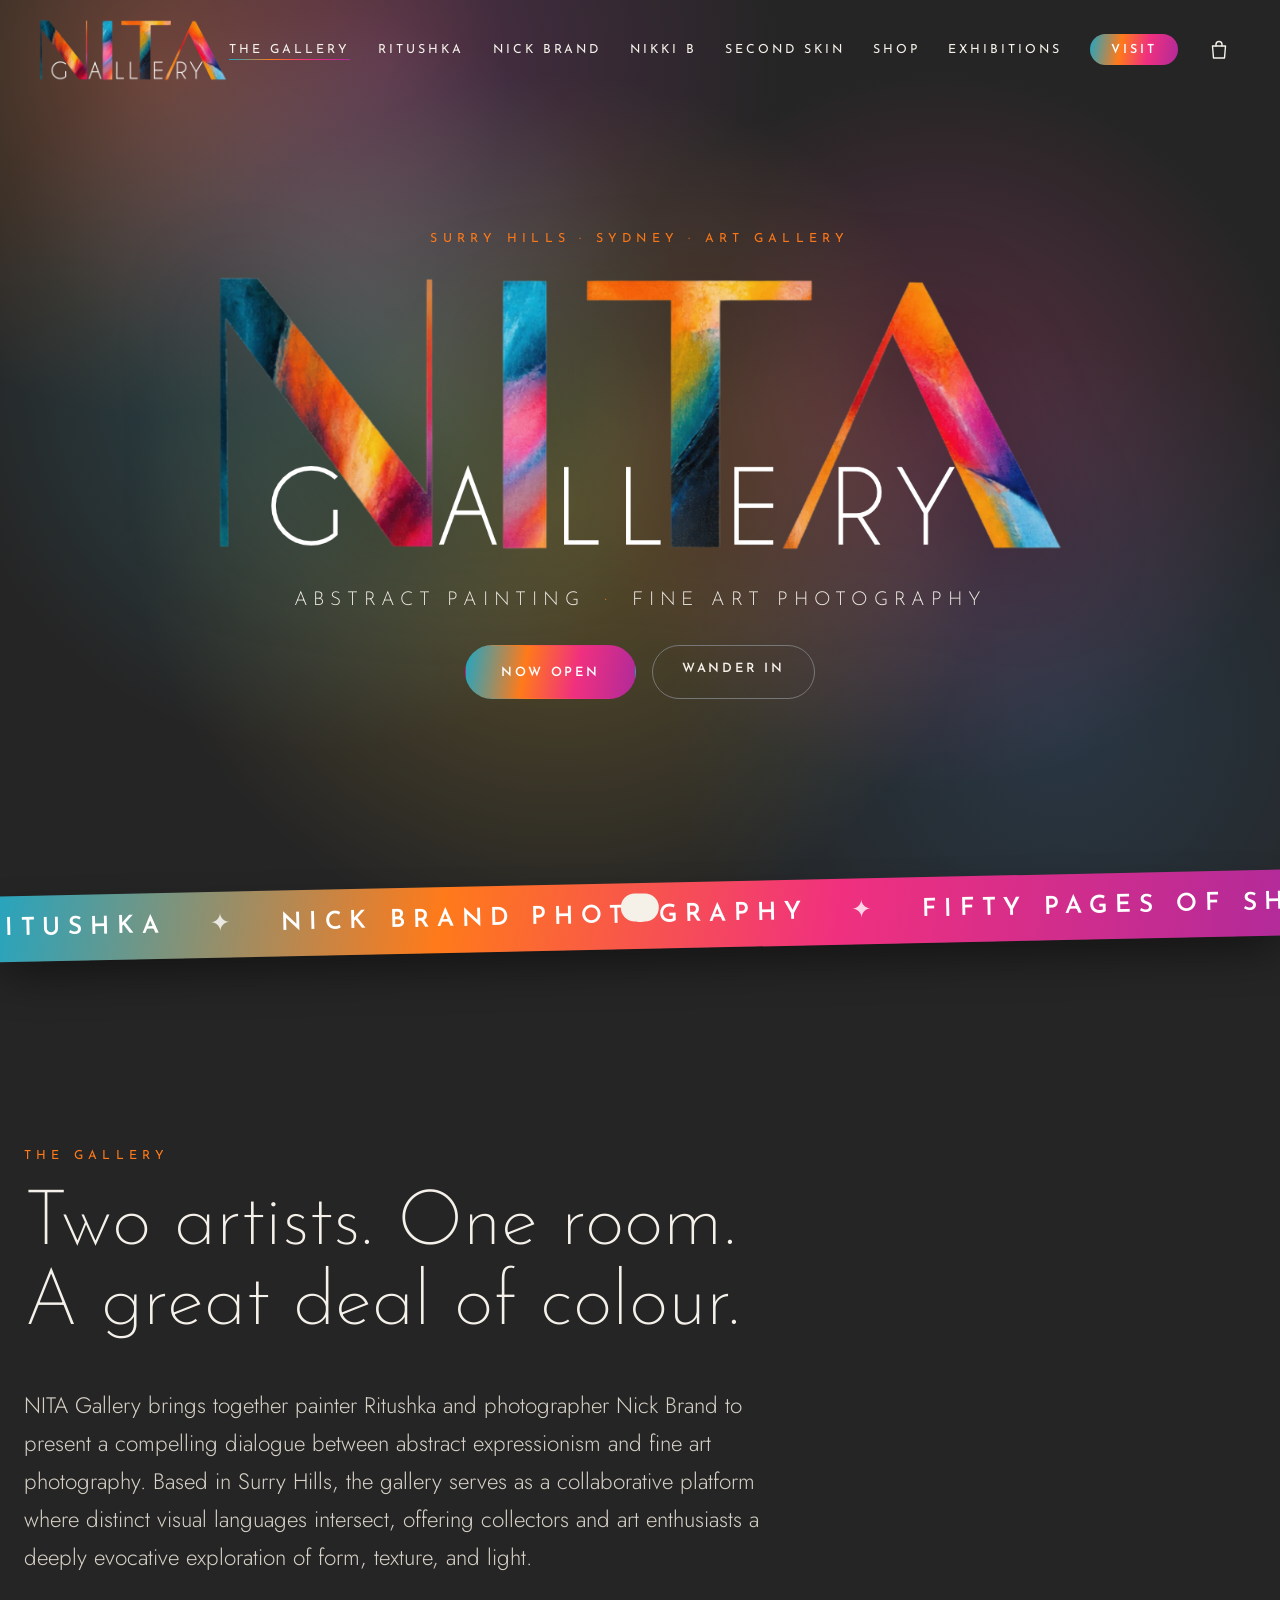
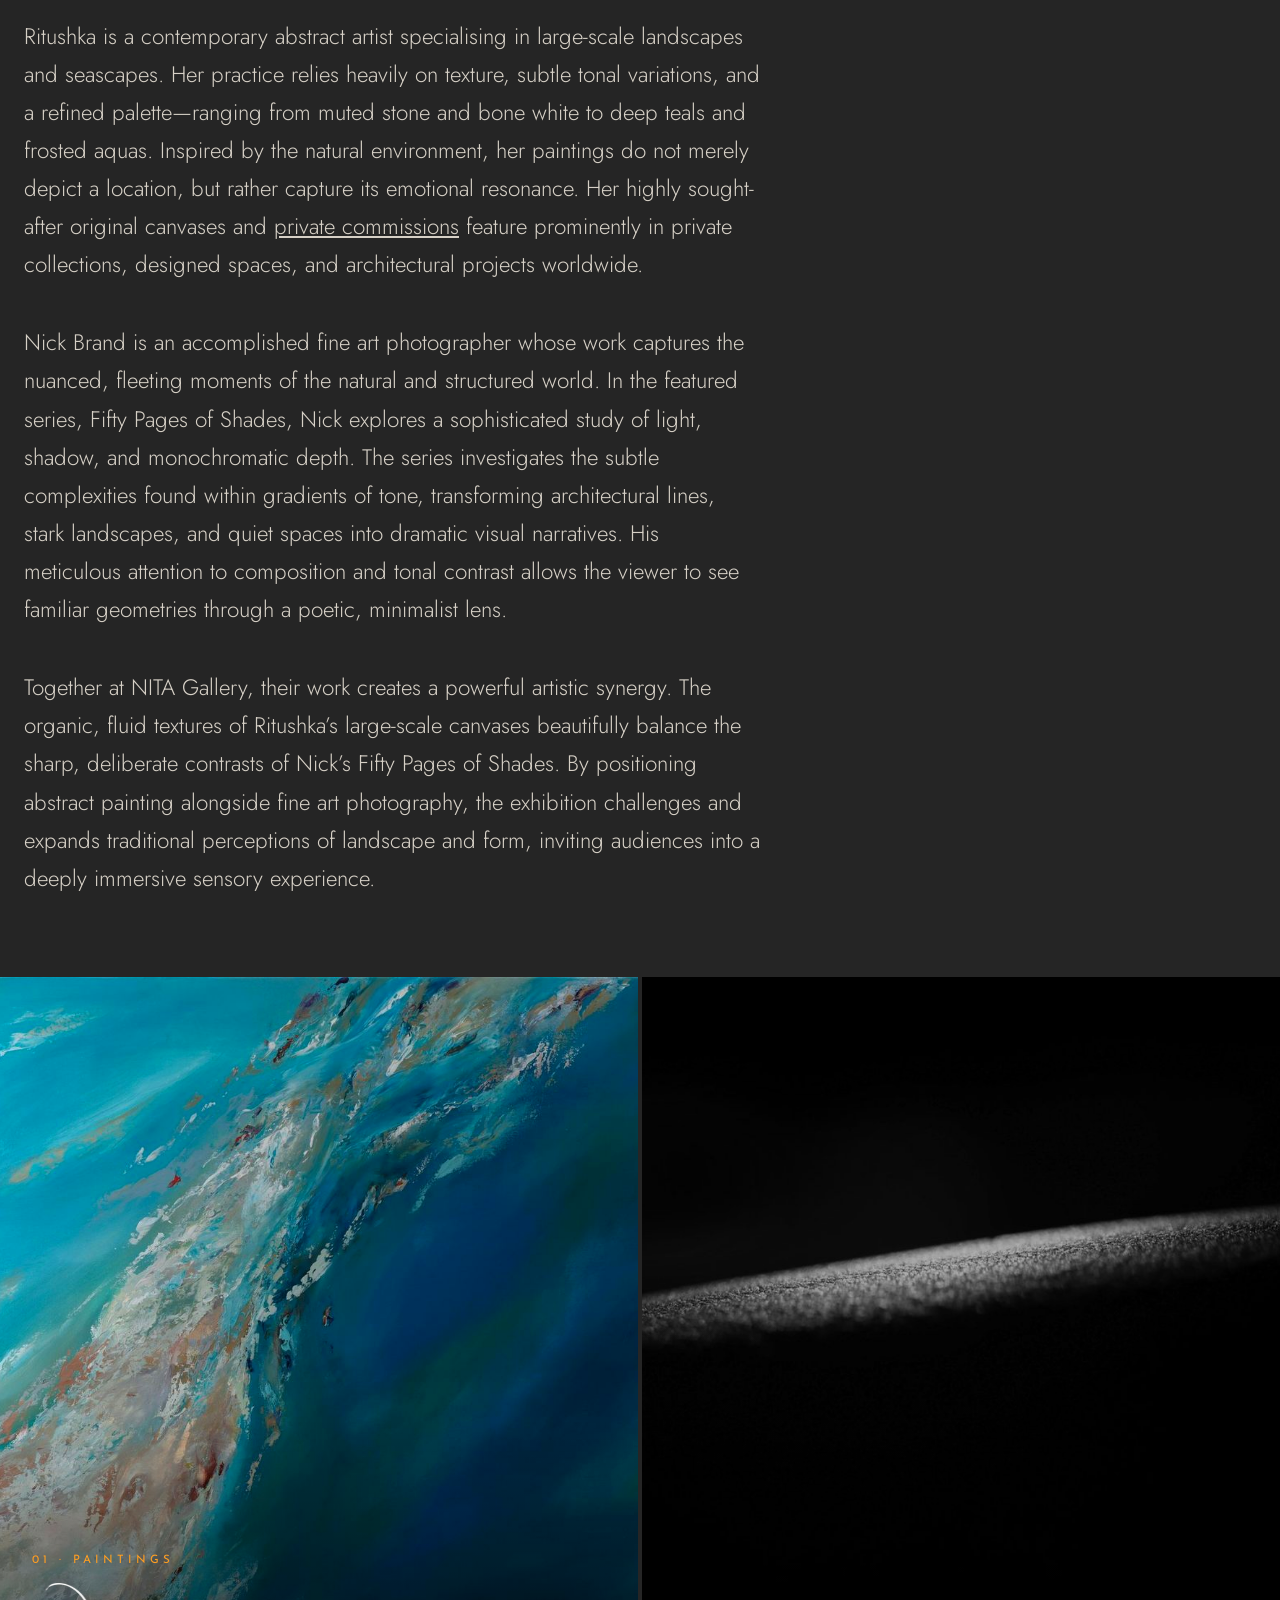
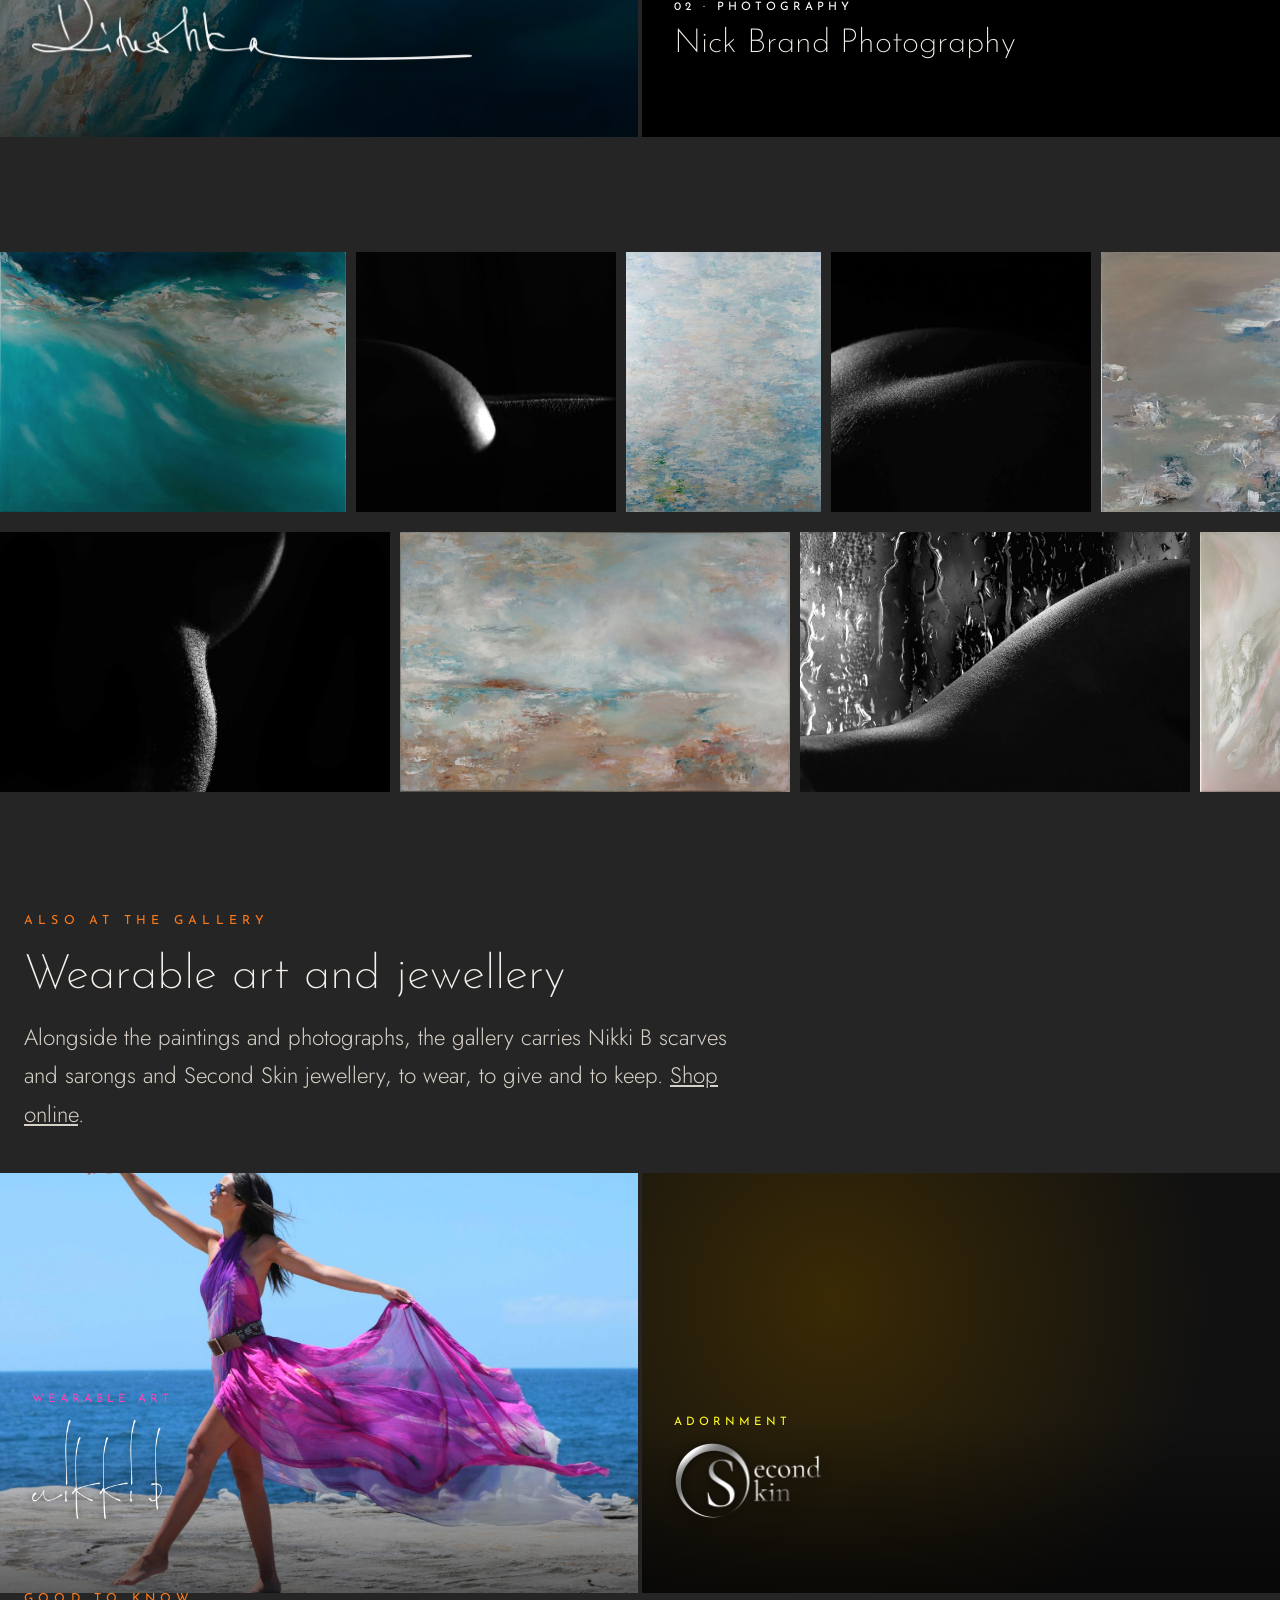
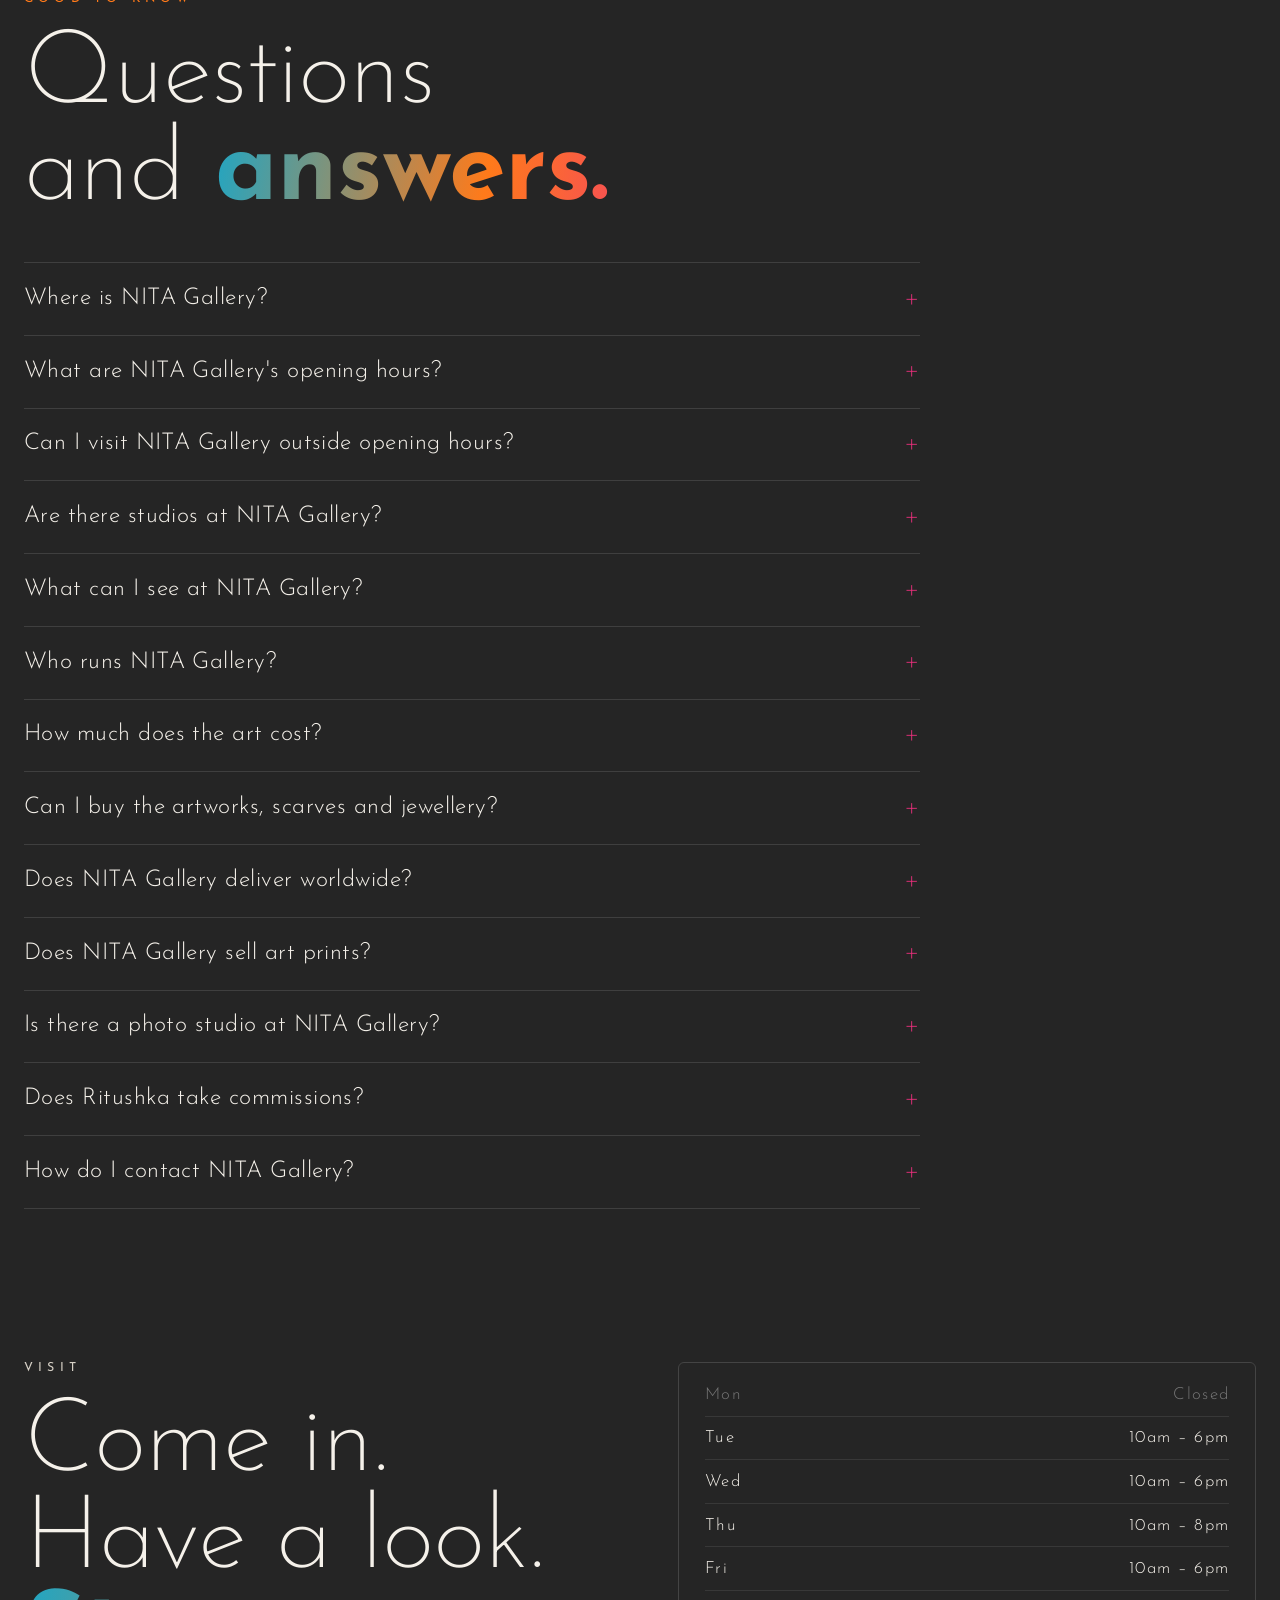
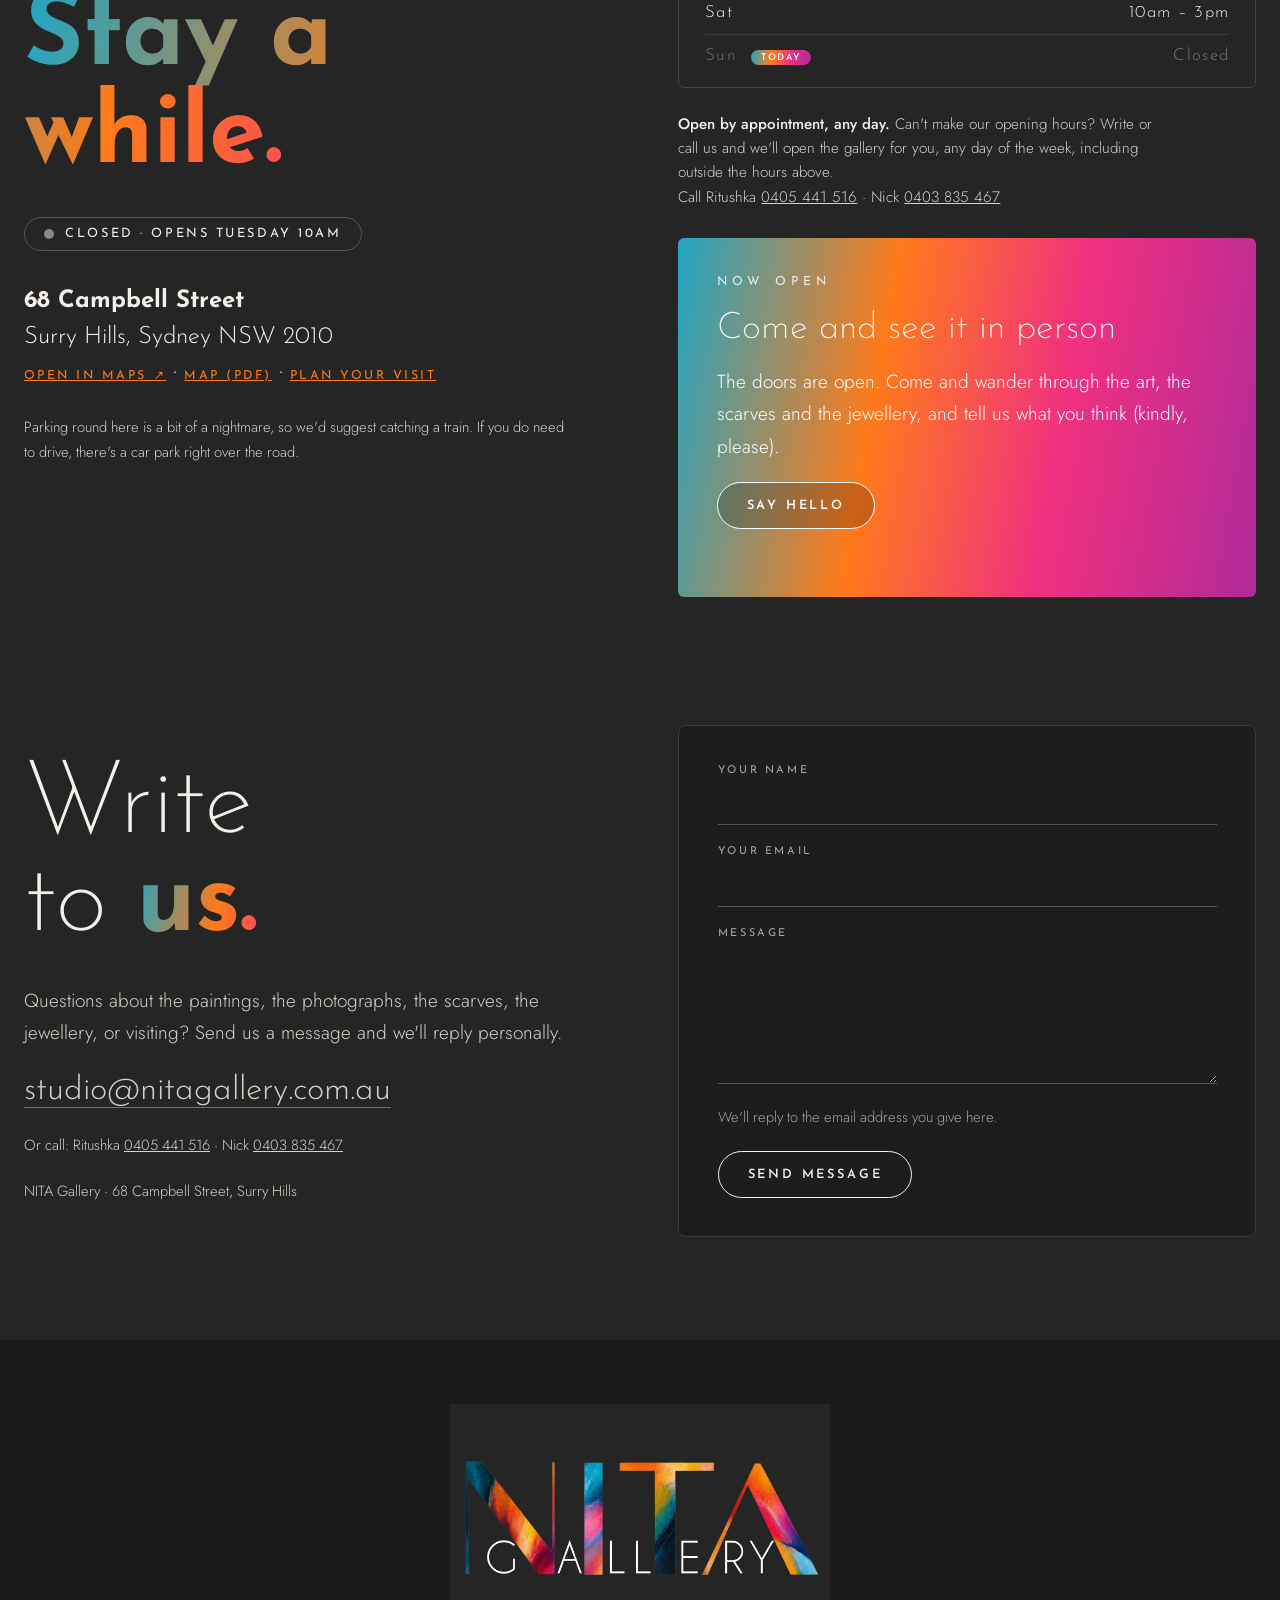
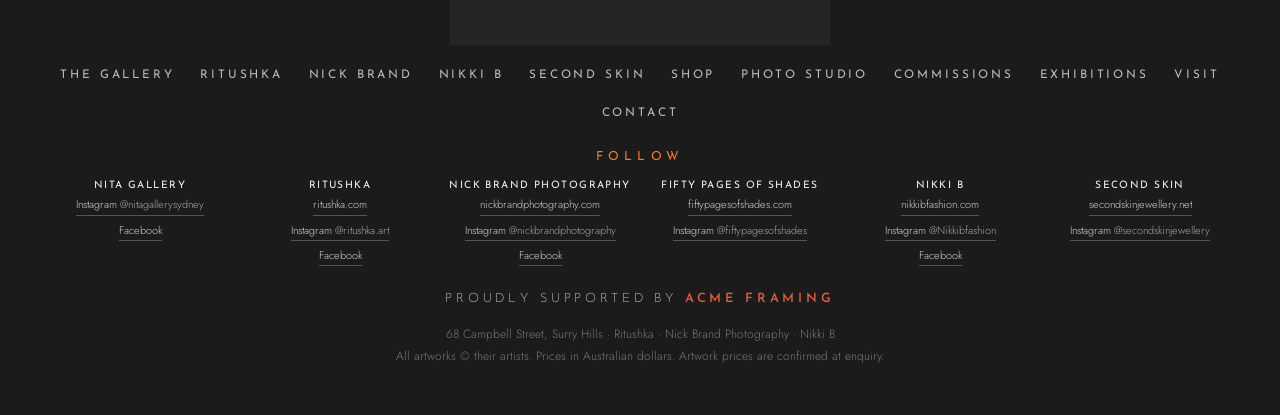
==== commit 770ecf9d: "Home hero: 'Art gallery' instead of 'An art gallery' Co-Authored-By: Claude Sonnet 5.5 <noreply@anth" ====
--- a/index.html
+++ b/index.html
@@ -49,7 +49,7 @@
 <section class="hero" id="hero">
   <canvas id="blobs" aria-hidden="true"></canvas>
   <div class="hero-inner">
-    <p class="eyebrow rv">Surry Hills · Sydney · An art gallery</p>
+    <p class="eyebrow rv">Surry Hills · Sydney · Art gallery</p>
     <h1 class="logotype"><img src="img/brand/nita-logo-t.webp" alt="NITA Gallery, an art gallery in Surry Hills, Sydney" width="1081" height="366"></h1>
     <p class="hero-sub rv">Abstract painting <i>·</i> Fine art photography</p>
     <div class="hero-cta rv">
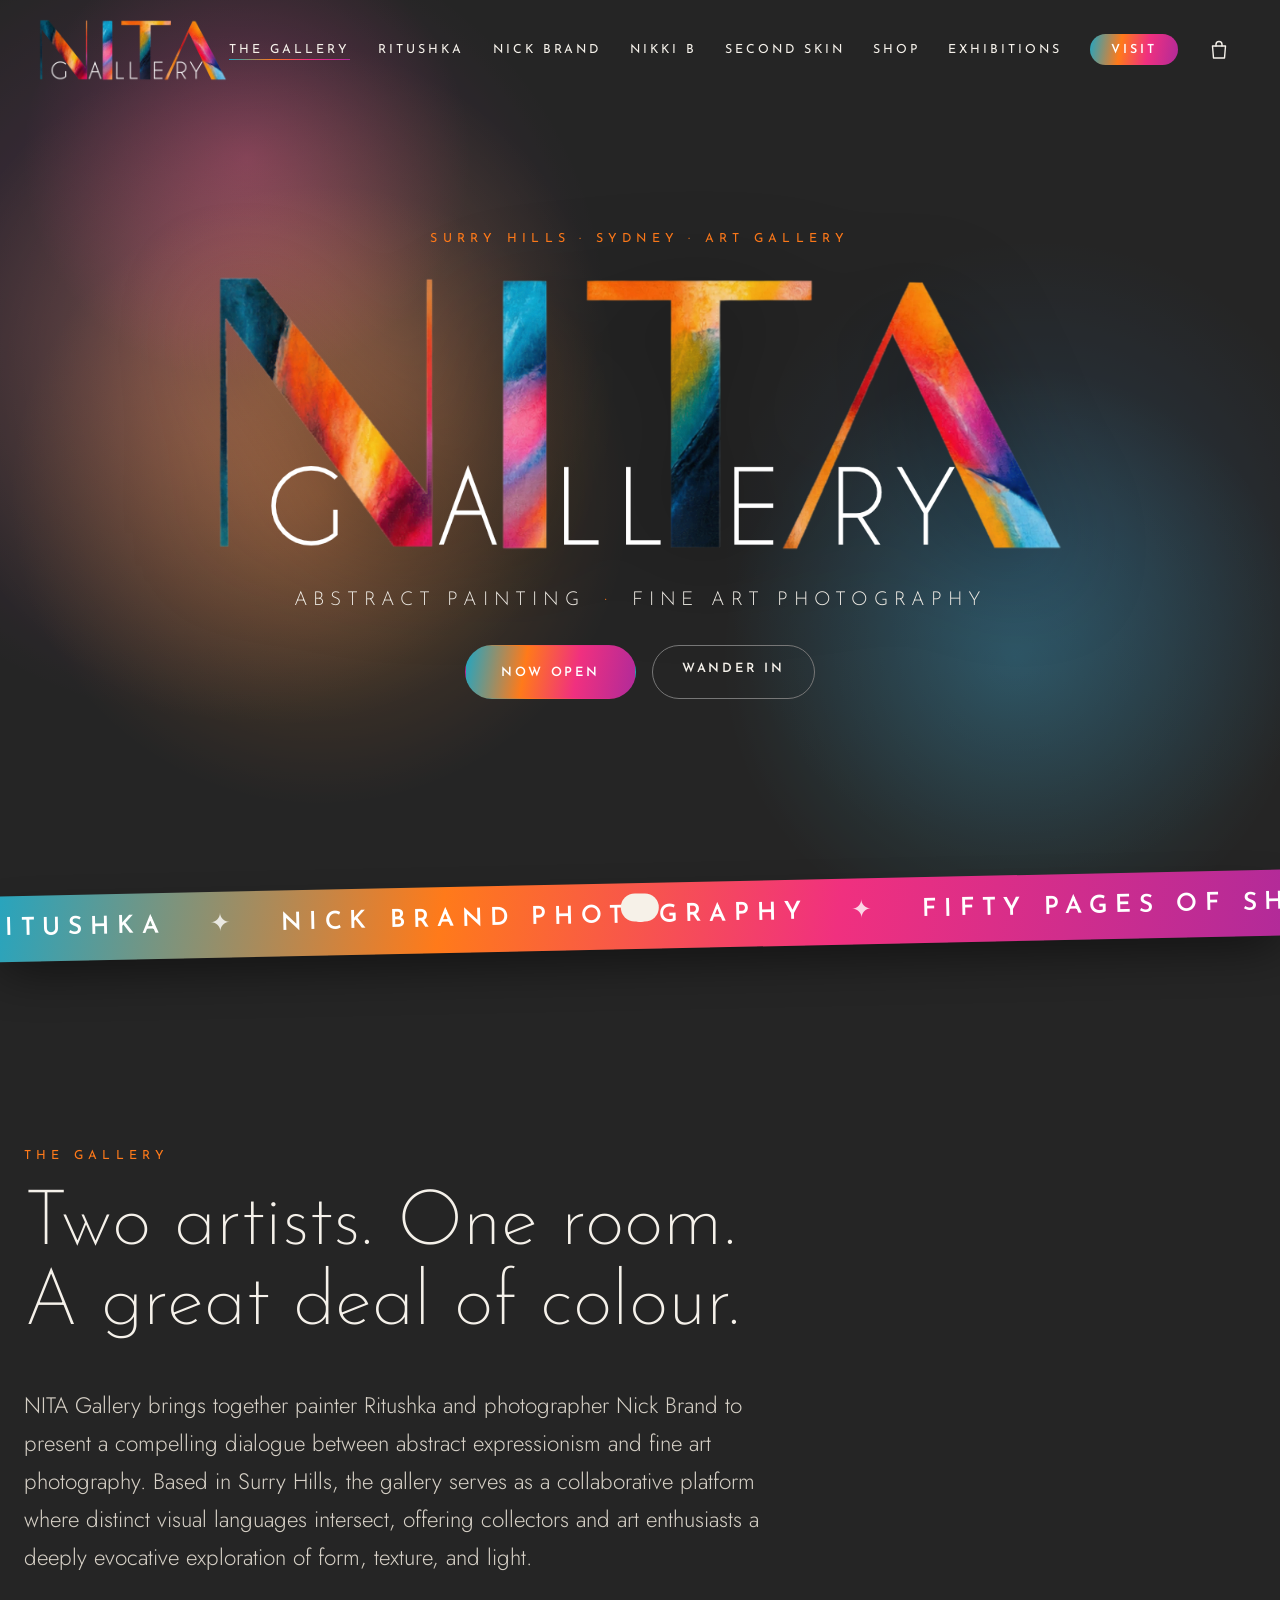
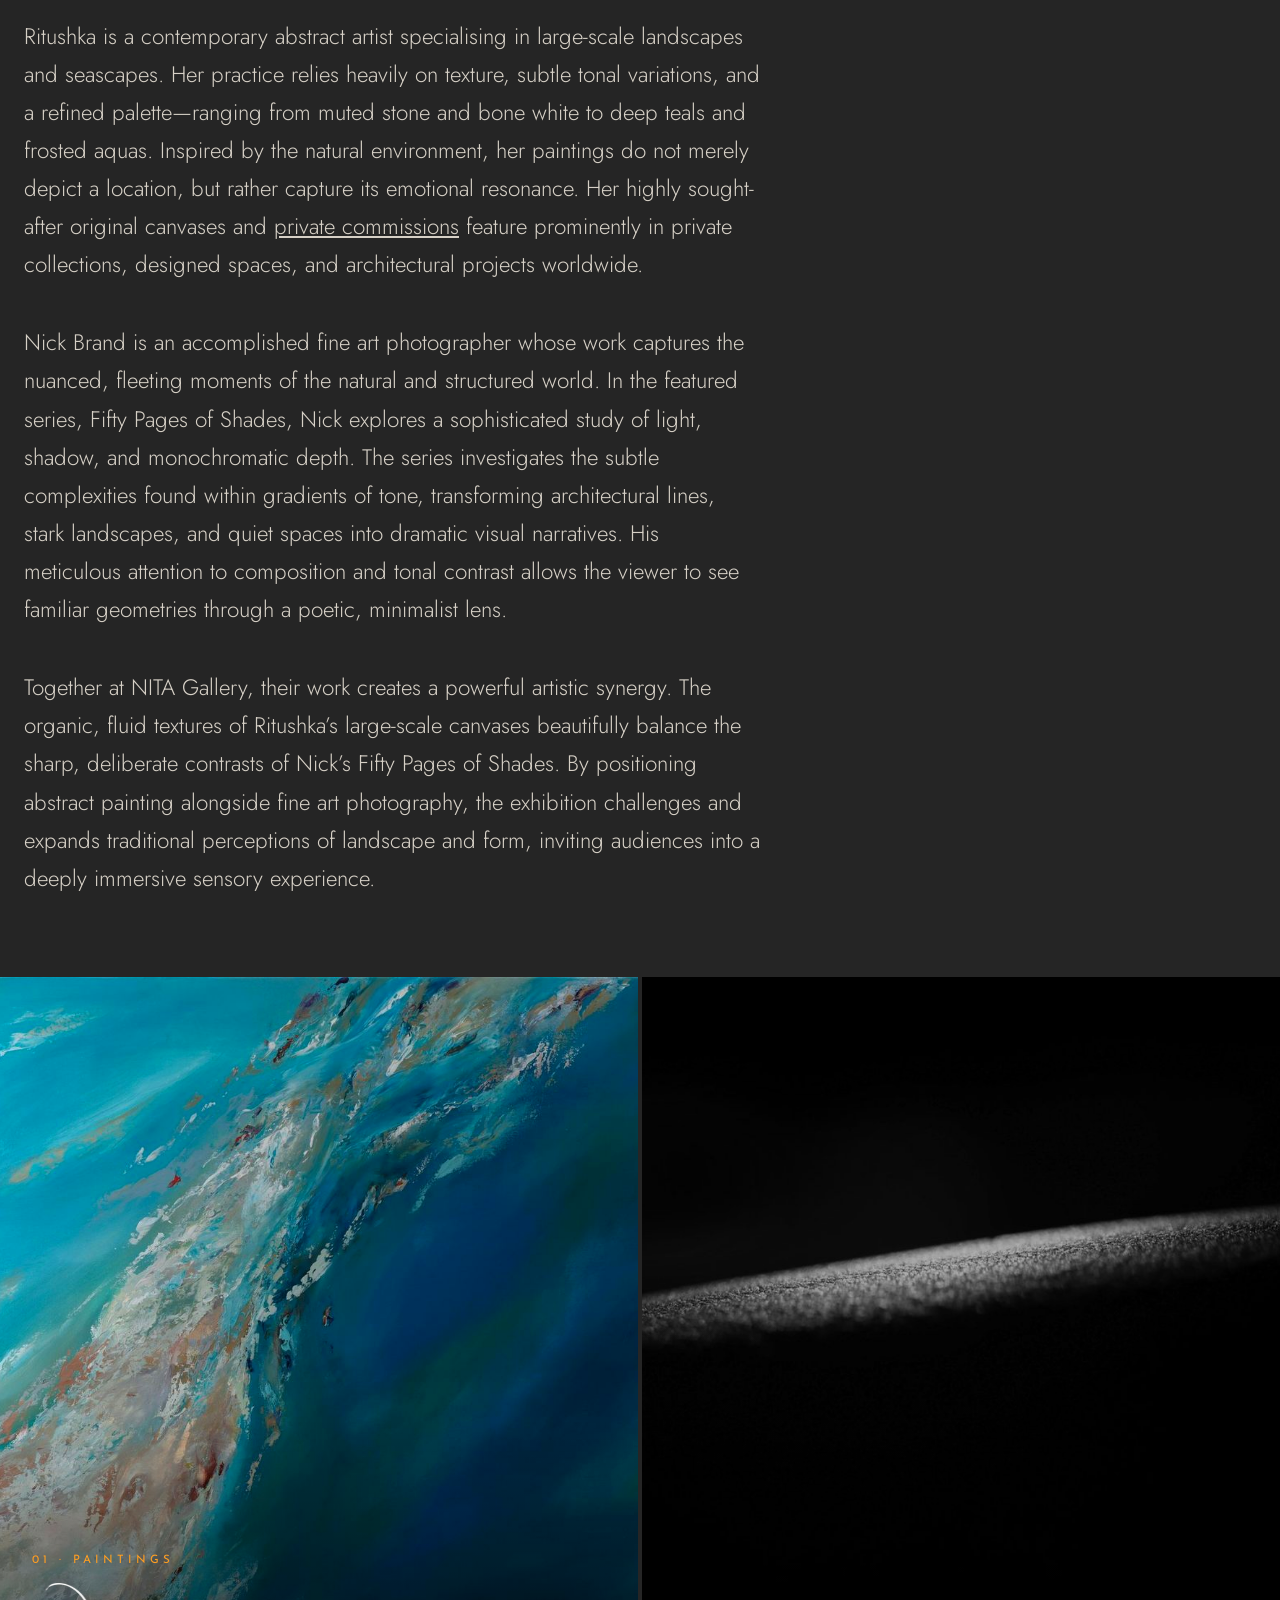
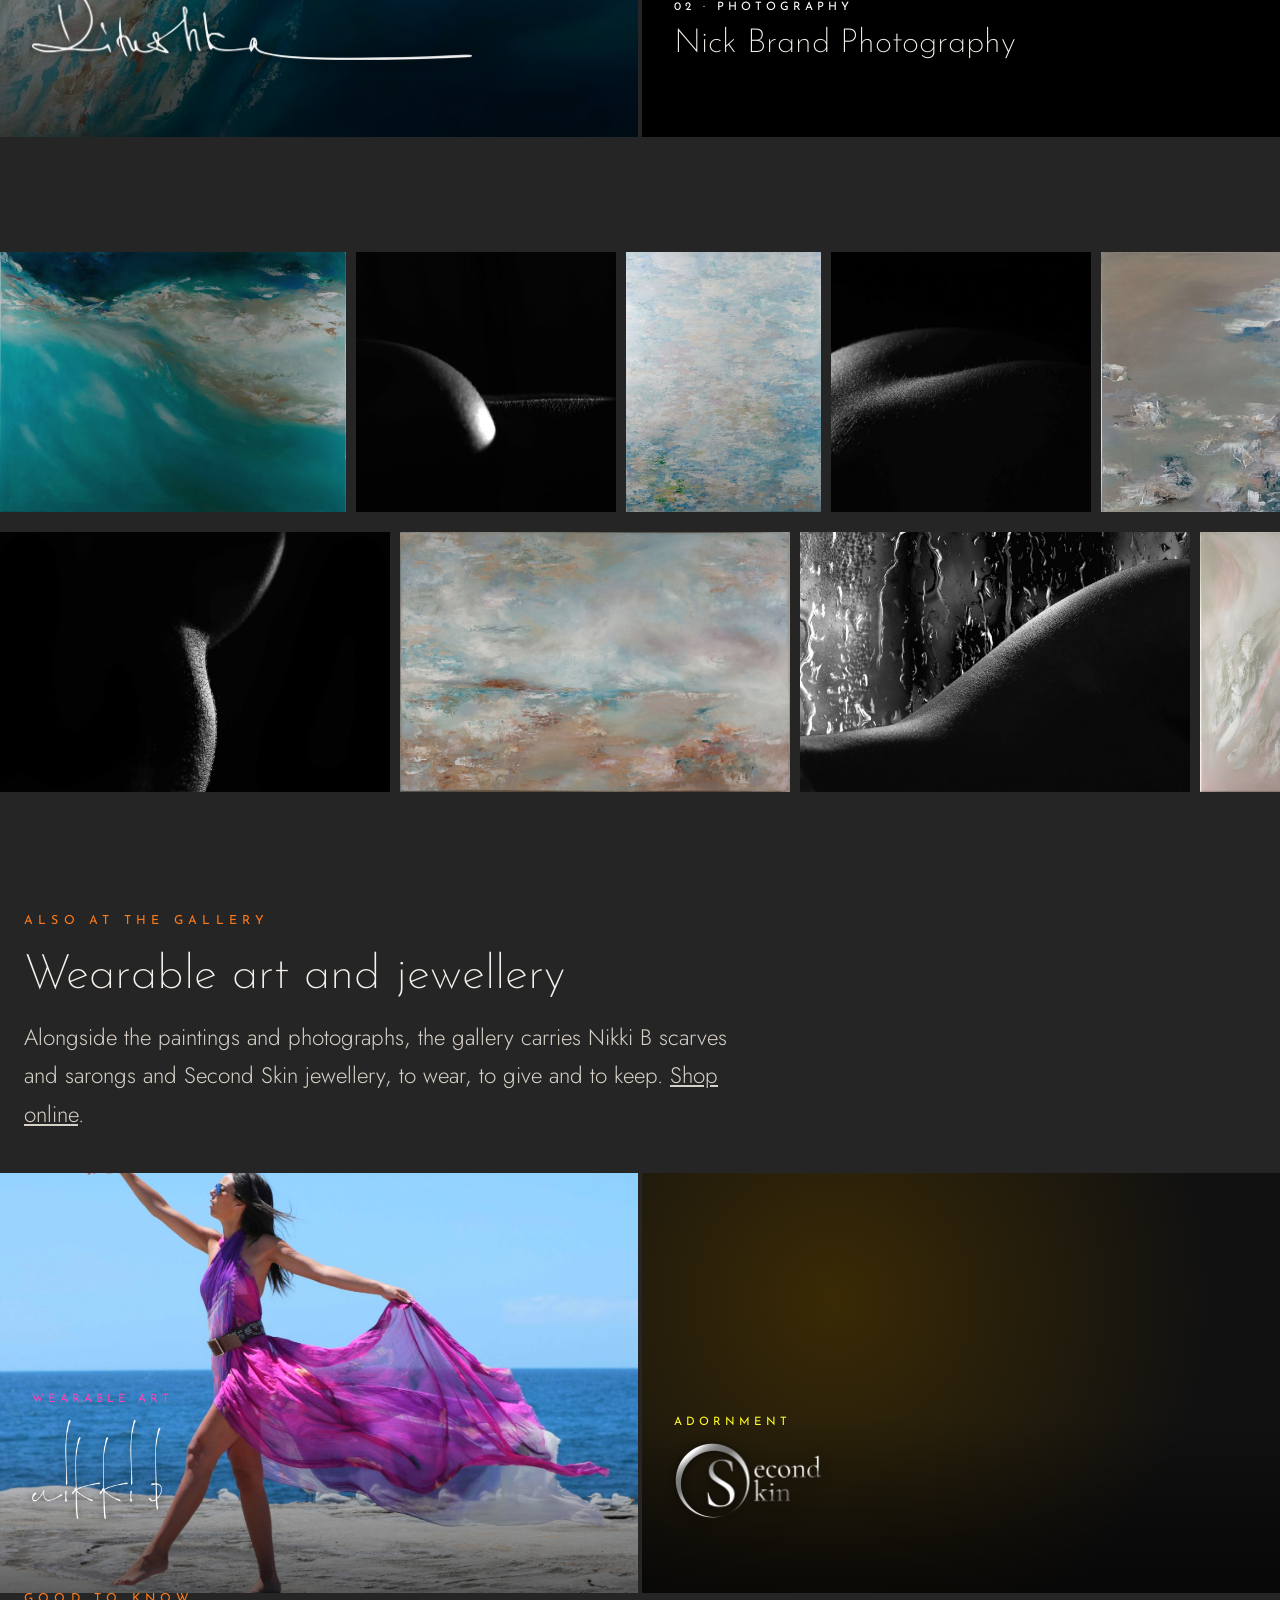
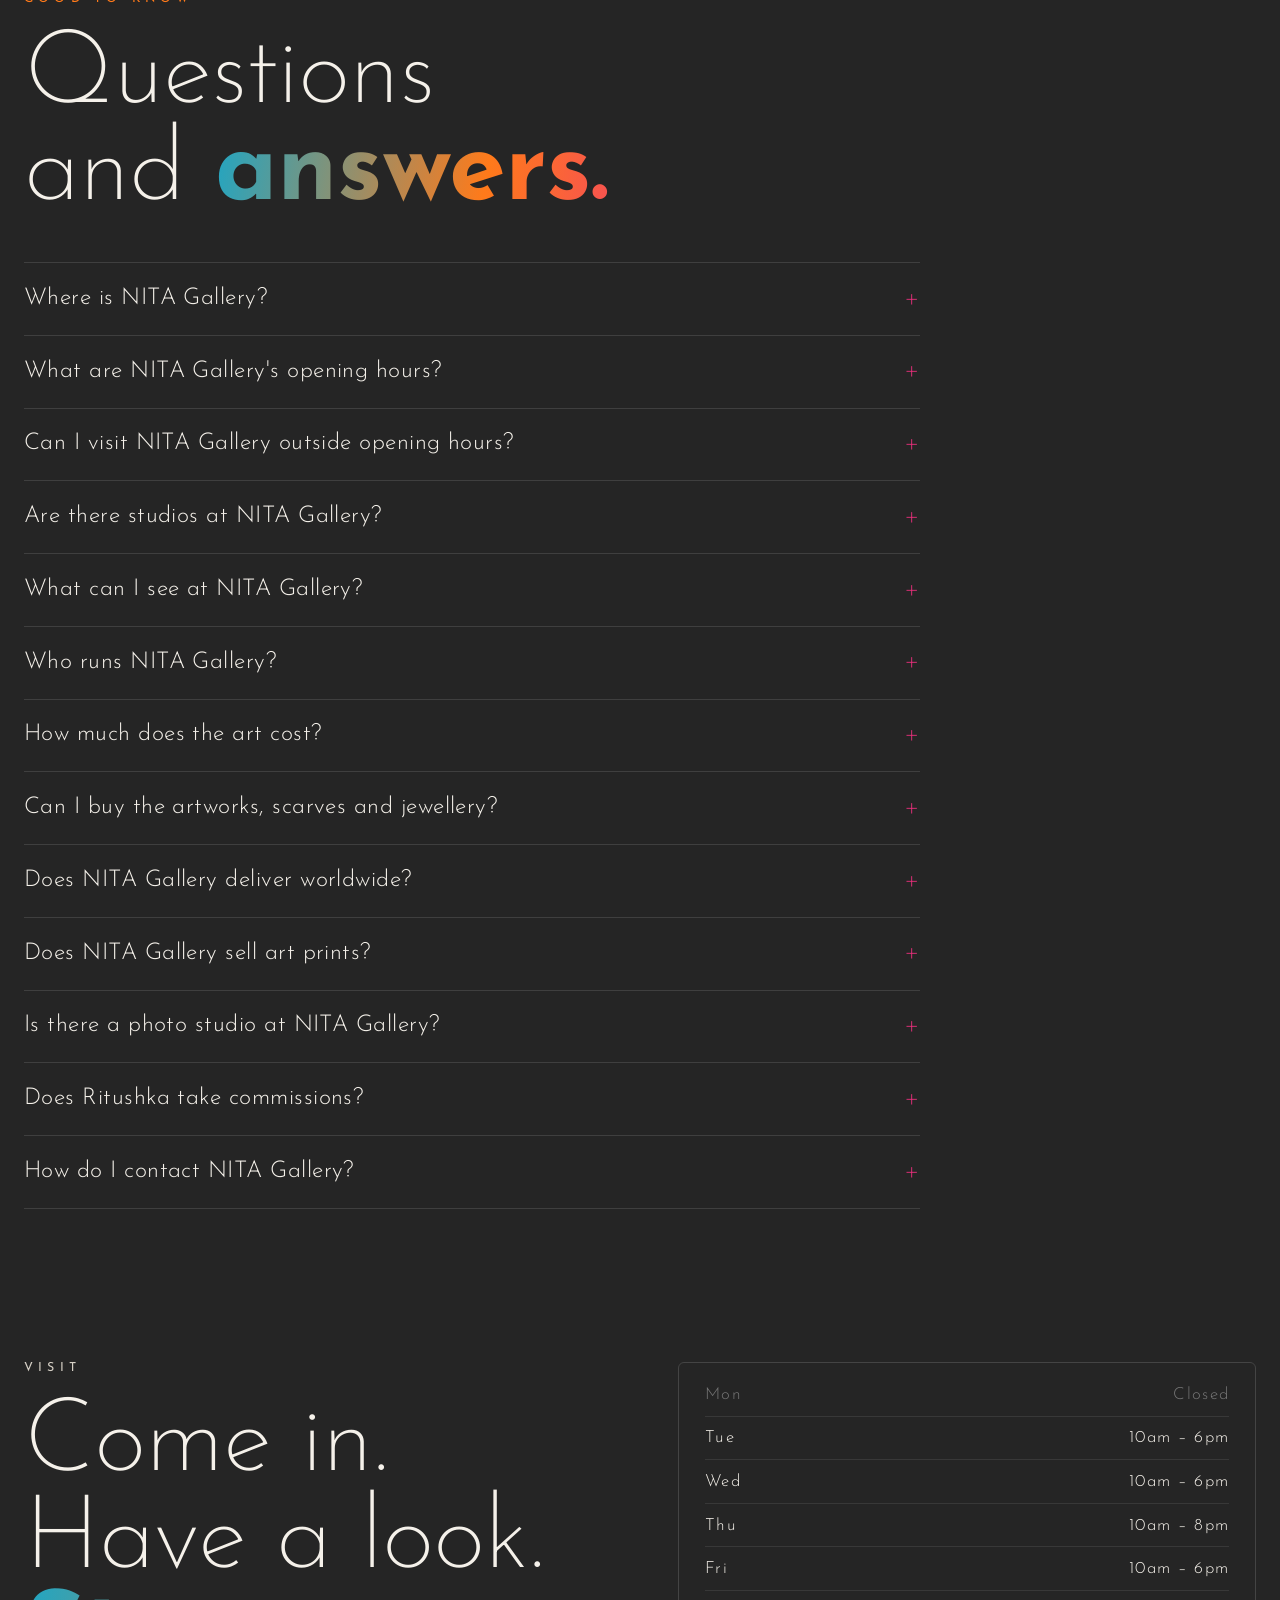
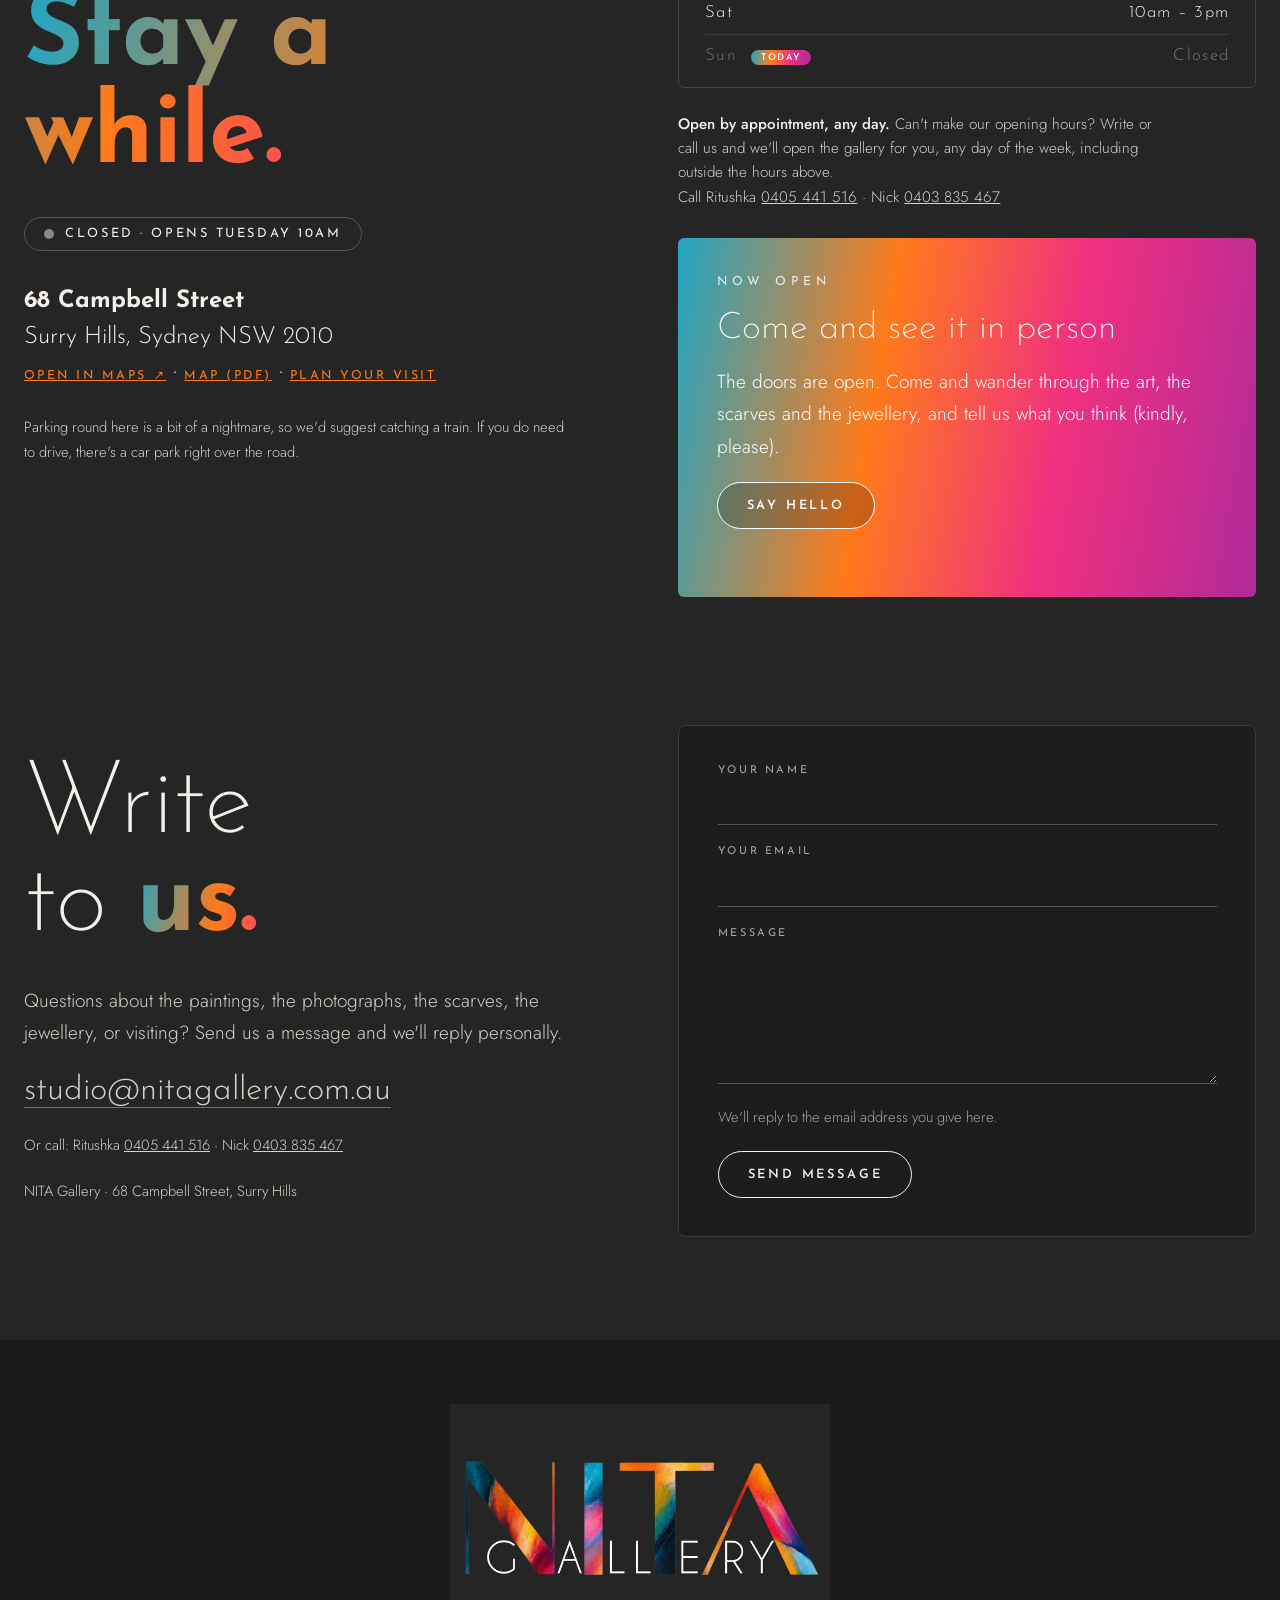
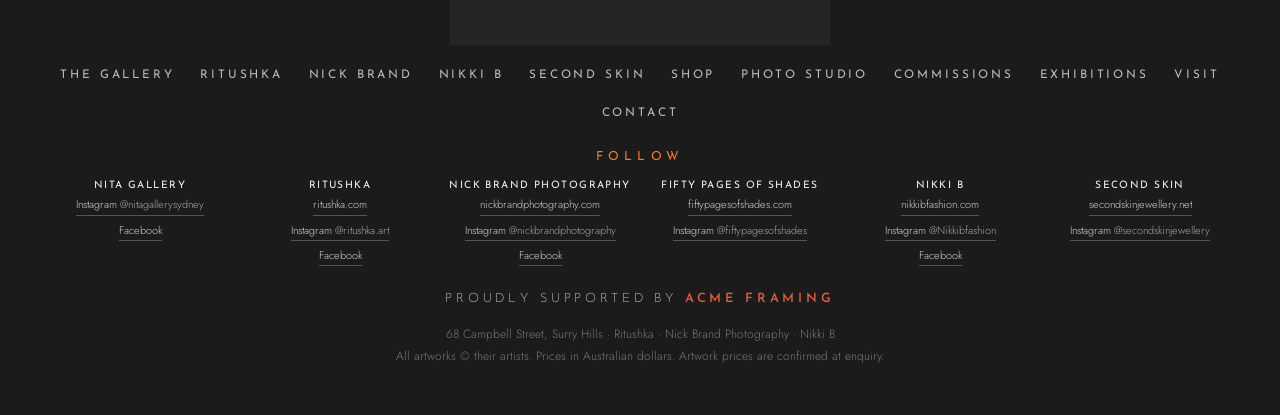
==== commit b48b93be: "Page-change flash to Ritushka is black Co-Authored-By: Claude Sonnet 5.5 <noreply@anthropic.com>" ====
--- a/index.html
+++ b/index.html
@@ -193,7 +193,7 @@
 </div>
 
 <script src="data.js?v=bd5b2ae9"></script>
-<script src="js/common.js?v=27760034"></script>
+<script src="js/common.js?v=4e7cf535"></script>
 <script src="js/bag.js?v=9c532951"></script>
 <script src="js/frames.js?v=ae7ba2aa"></script>
 <script src="js/home.js?v=1ead7f08"></script>
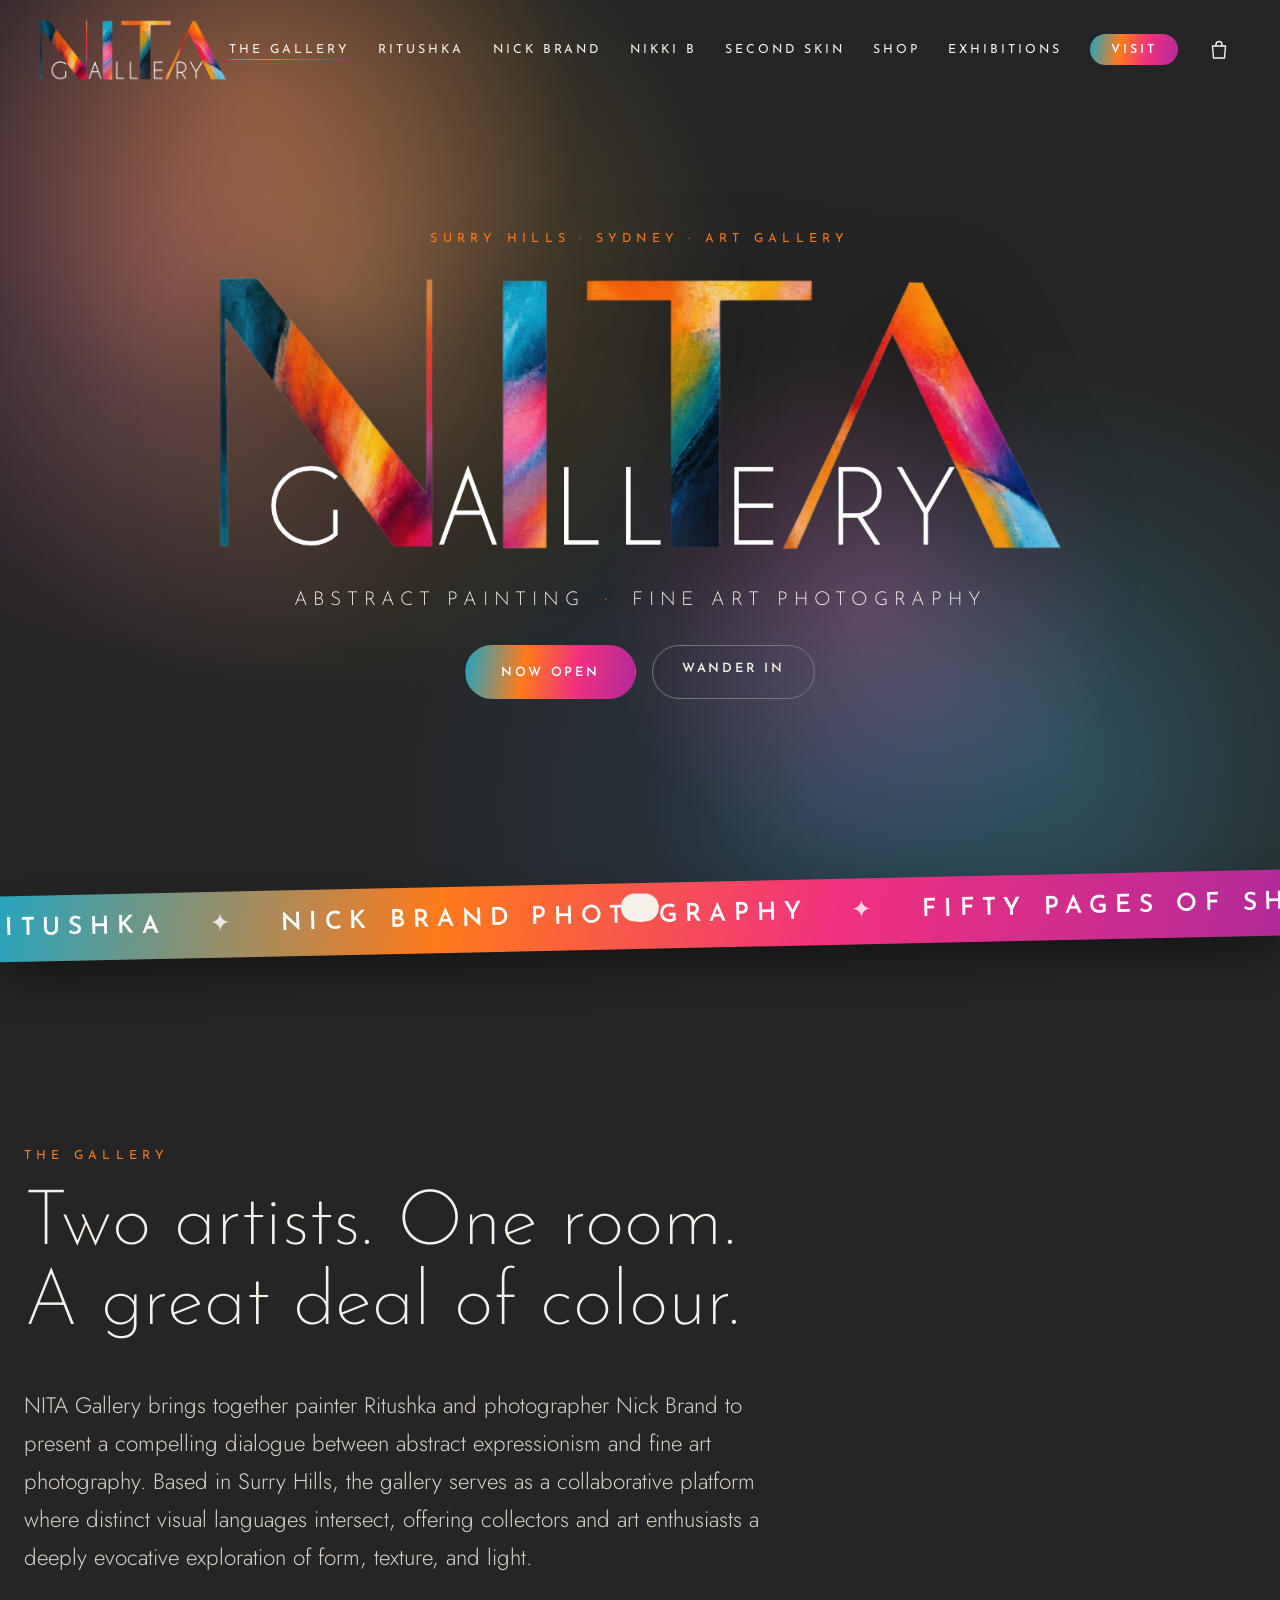
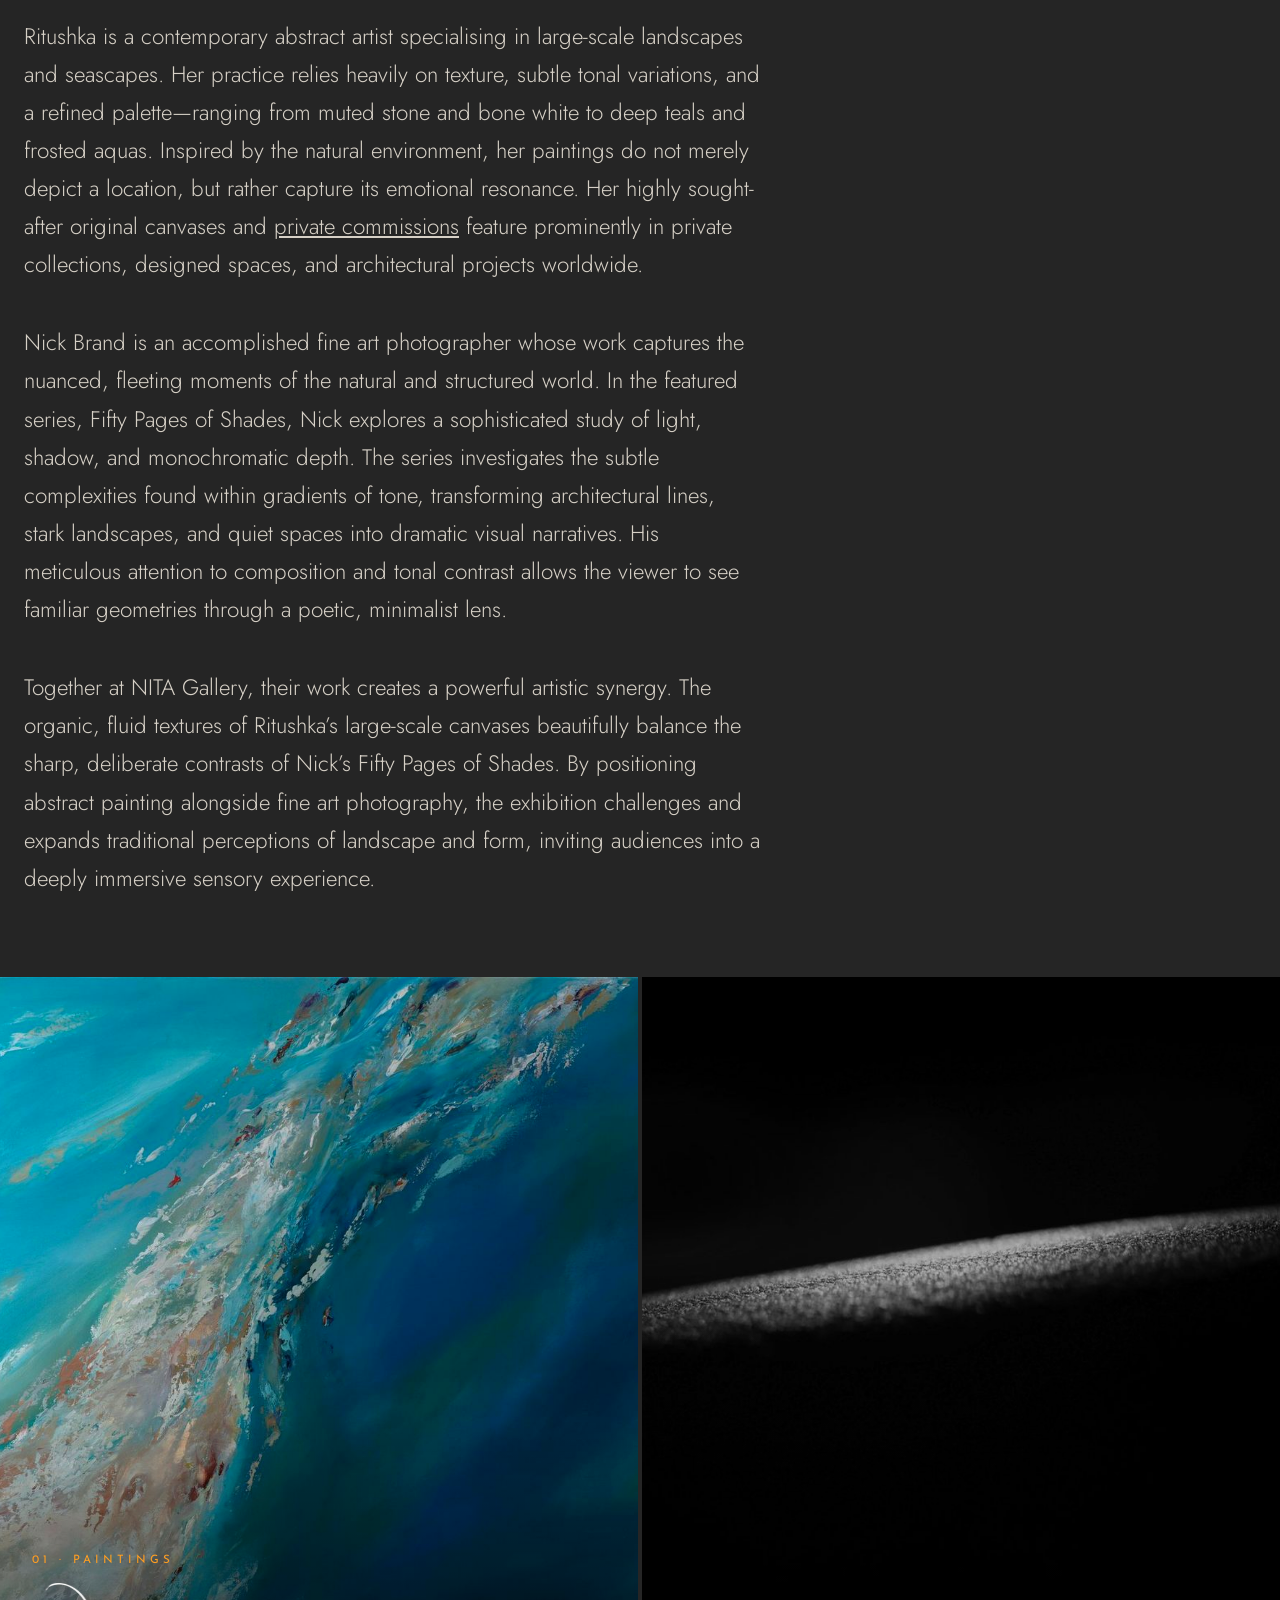
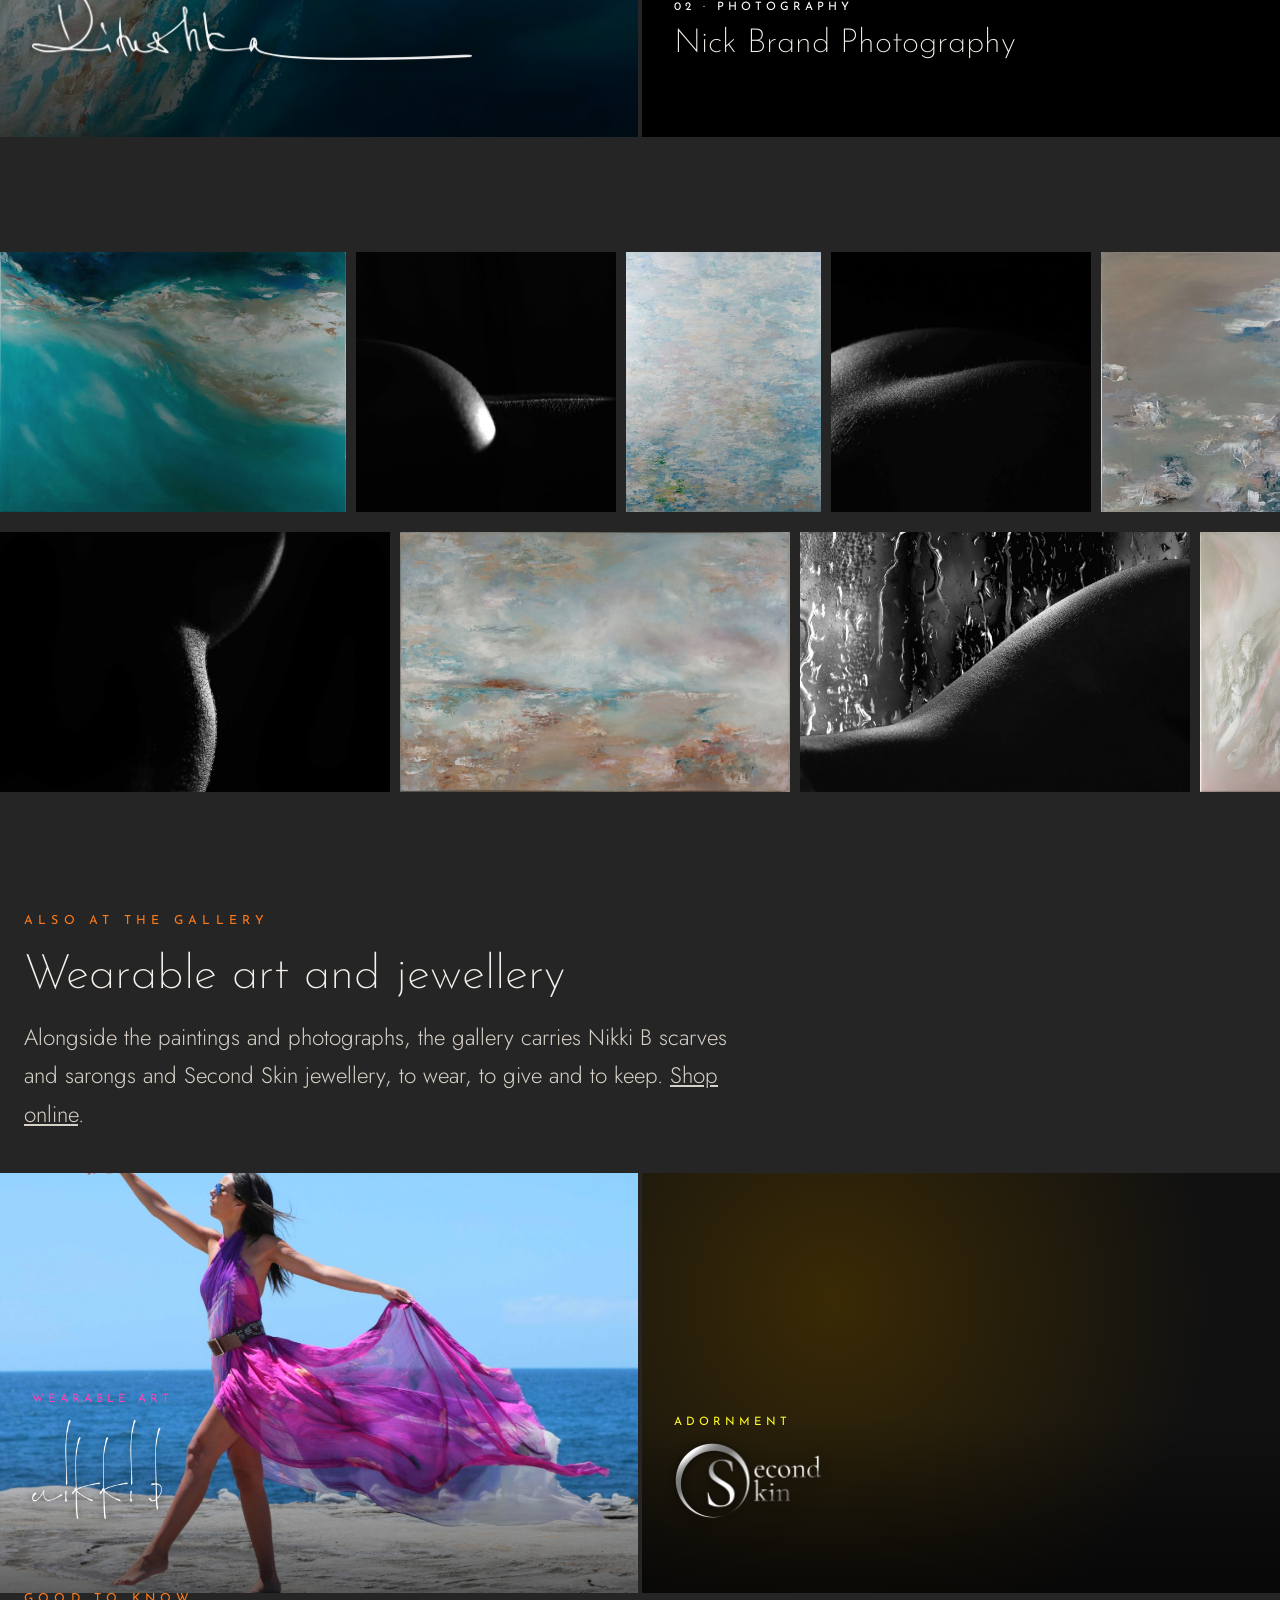
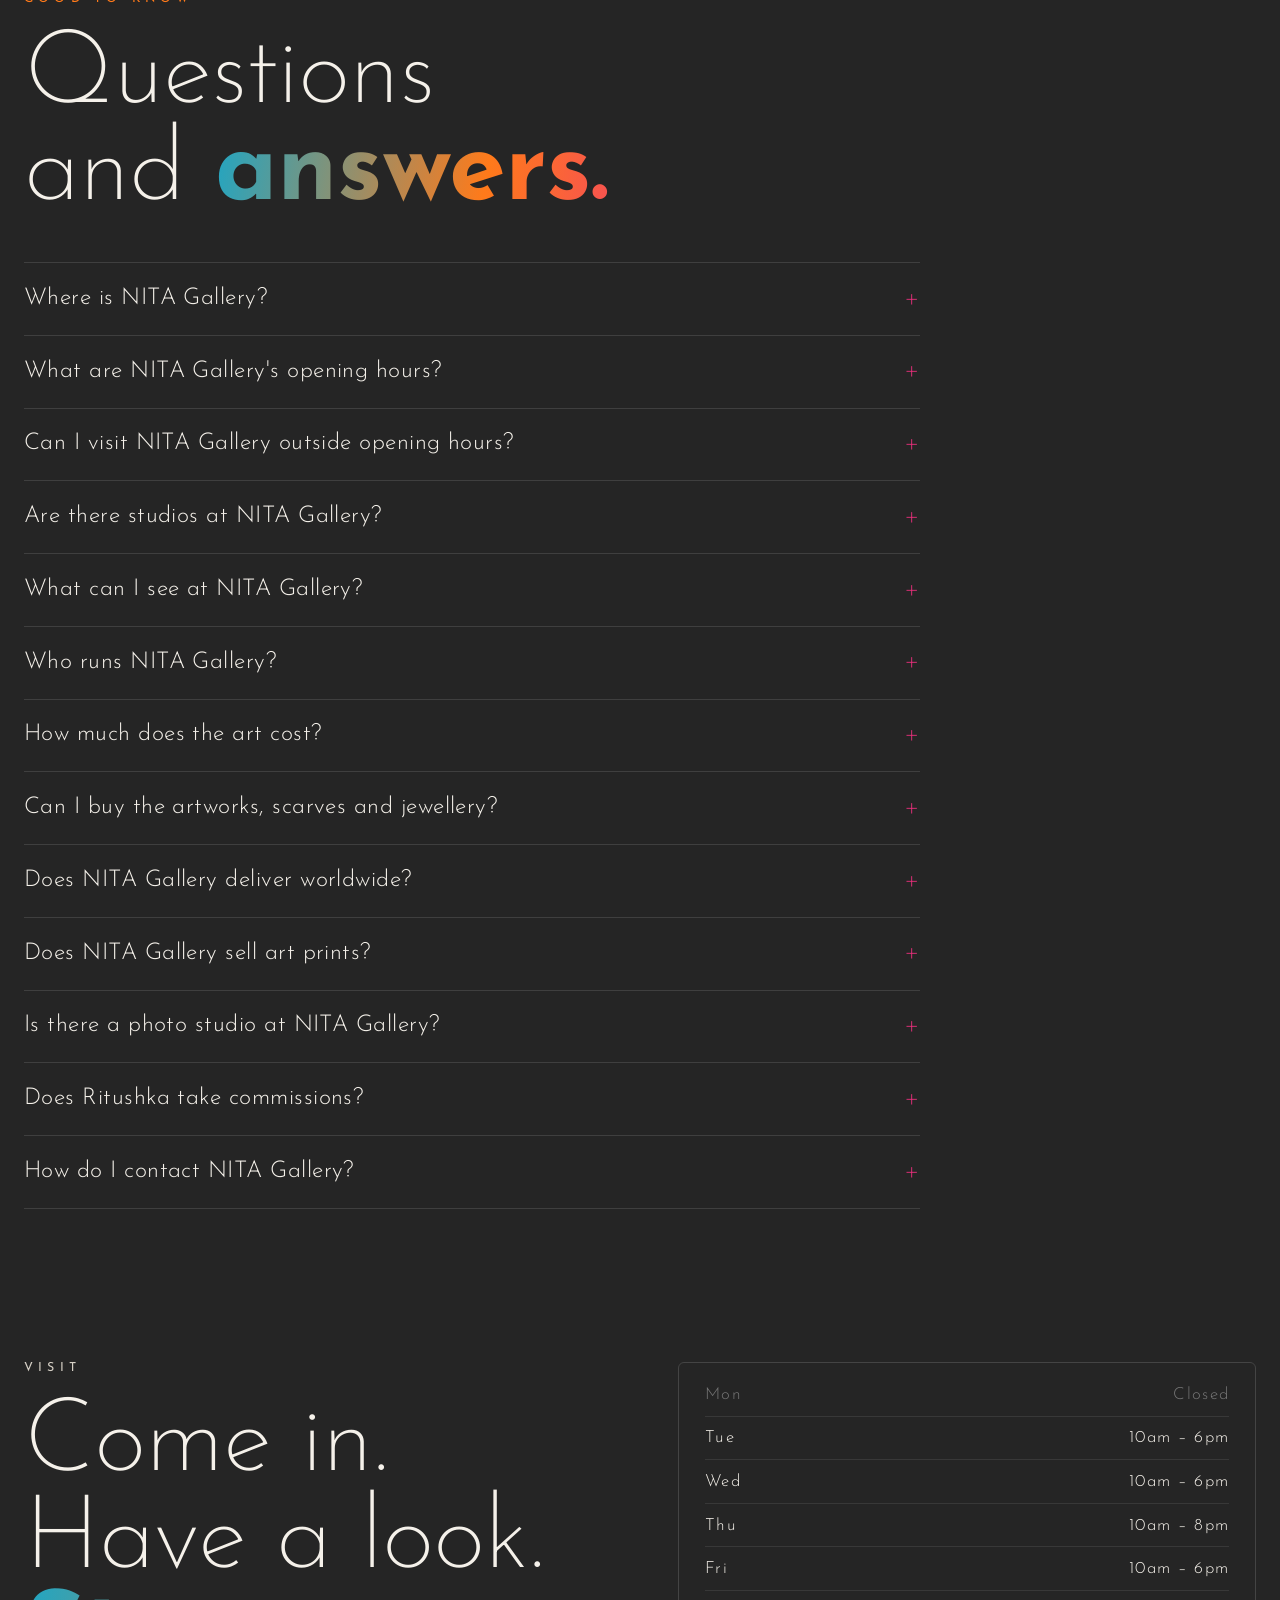
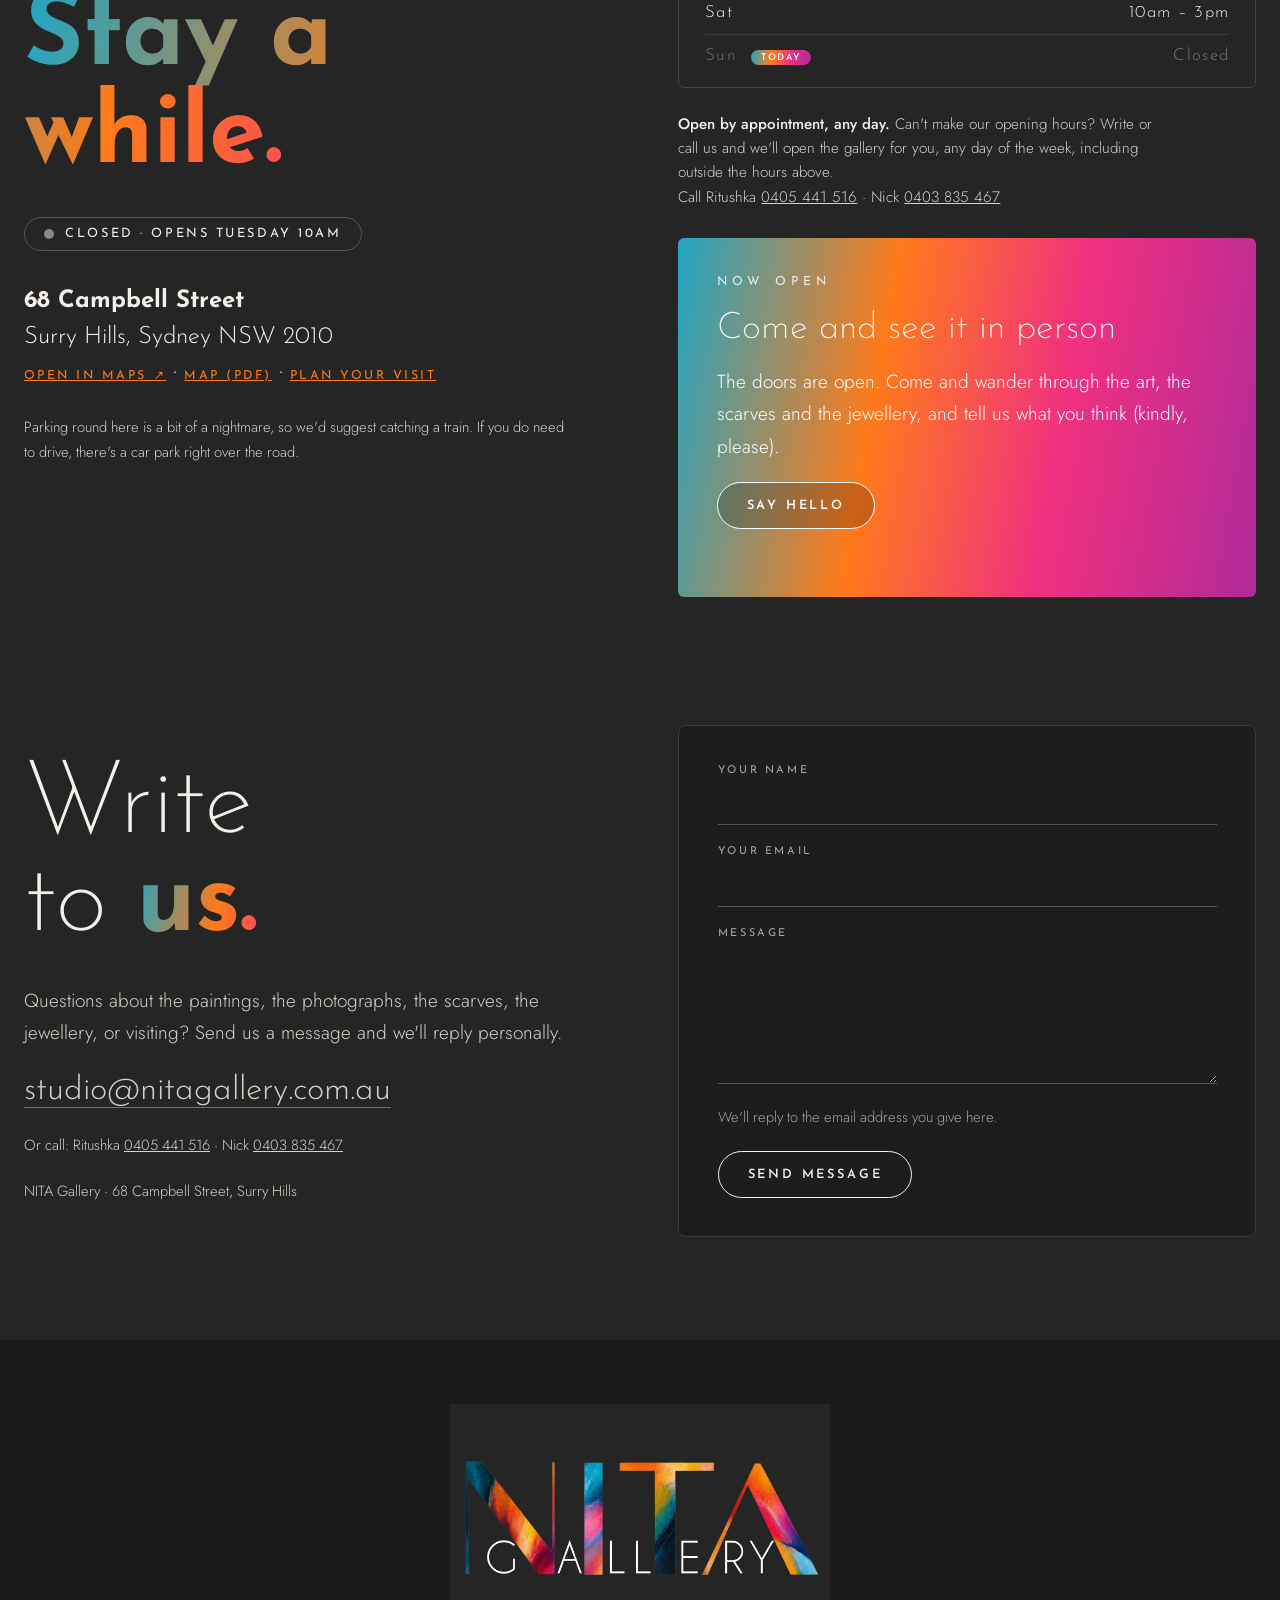
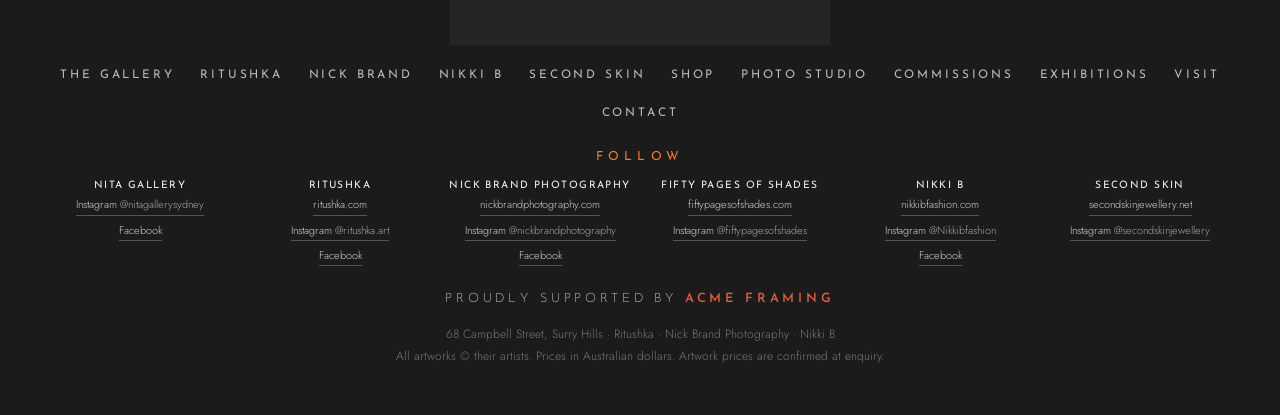
==== commit e68c2727: "Home: names ribbon keeps scrolling when the device is set to reduce motion Co-Authored-By: Claude So" ====
--- a/index.html
+++ b/index.html
@@ -23,7 +23,7 @@
 <link rel="preconnect" href="https://fonts.gstatic.com" crossorigin>
 <link rel="preload" as="style" href="https://fonts.googleapis.com/css2?family=Cormorant+Garamond:ital,wght@1,400;1,500&family=Josefin+Sans:wght@100;200;300;400;600;700&family=Jost:wght@300;400;500&display=swap" onload="this.onload=null;this.rel='stylesheet'">
 <noscript><link rel="stylesheet" href="https://fonts.googleapis.com/css2?family=Cormorant+Garamond:ital,wght@1,400;1,500&family=Josefin+Sans:wght@100;200;300;400;600;700&family=Jost:wght@300;400;500&display=swap"></noscript>
-<link rel="stylesheet" href="css/style.css?v=9133d068">
+<link rel="stylesheet" href="css/style.css?v=6d32a8f9">
 <link rel="stylesheet" href="css/bag.css?v=839dad2d">
 
 <script>document.documentElement.classList.add('js')</script>
@@ -68,6 +68,8 @@
 
 <div class="marquee" aria-hidden="true">
   <div class="mq-track">
+    <span>RITUSHKA <i>✦</i> NICK BRAND PHOTOGRAPHY <i>✦</i> FIFTY PAGES OF SHADES <i>✦</i> 68 CAMPBELL STREET <i>✦</i> SURRY HILLS <i>✦</i> </span>
+    <span>RITUSHKA <i>✦</i> NICK BRAND PHOTOGRAPHY <i>✦</i> FIFTY PAGES OF SHADES <i>✦</i> 68 CAMPBELL STREET <i>✦</i> SURRY HILLS <i>✦</i> </span>
     <span>RITUSHKA <i>✦</i> NICK BRAND PHOTOGRAPHY <i>✦</i> FIFTY PAGES OF SHADES <i>✦</i> 68 CAMPBELL STREET <i>✦</i> SURRY HILLS <i>✦</i> </span>
     <span>RITUSHKA <i>✦</i> NICK BRAND PHOTOGRAPHY <i>✦</i> FIFTY PAGES OF SHADES <i>✦</i> 68 CAMPBELL STREET <i>✦</i> SURRY HILLS <i>✦</i> </span>
   </div>
--- a/css/style.css
+++ b/css/style.css
@@ -368,3 +368,6 @@
 .m-logo{display:block;height:2.6rem;width:auto;margin:0 0 .9rem}
 .room .room-t h3.sig img,.room:hover .room-t h3.sig img{filter:drop-shadow(0 1px 5px rgba(0,0,0,.65))}
 .room .room-t h3.sig img[alt="Nikki B"],.room:hover .room-t h3.sig img[alt="Nikki B"]{height:clamp(4.2rem,8vw,6.2rem)}
+
+/* the names ribbon on the home page keeps scrolling even when the device asks for reduced motion */
+@media (prefers-reduced-motion:reduce){.mq-track{animation:mq 40s linear infinite!important}}
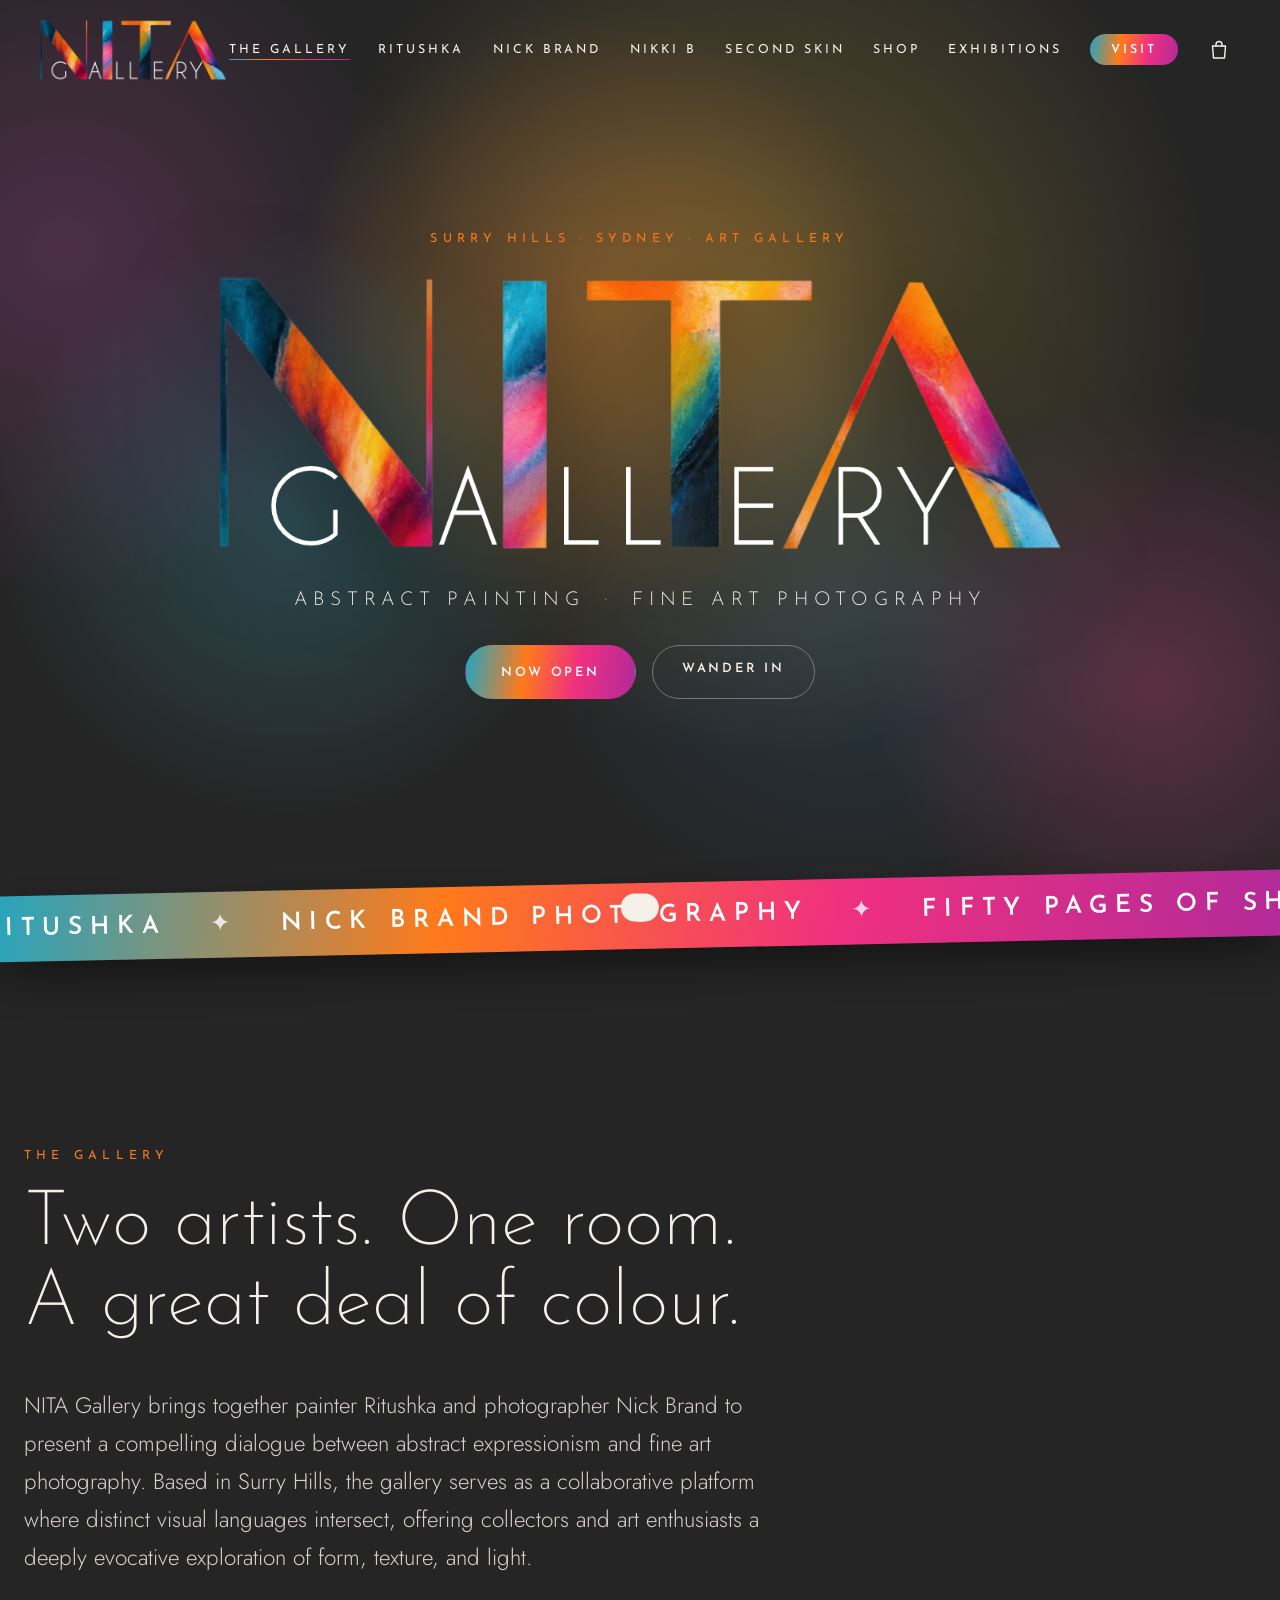
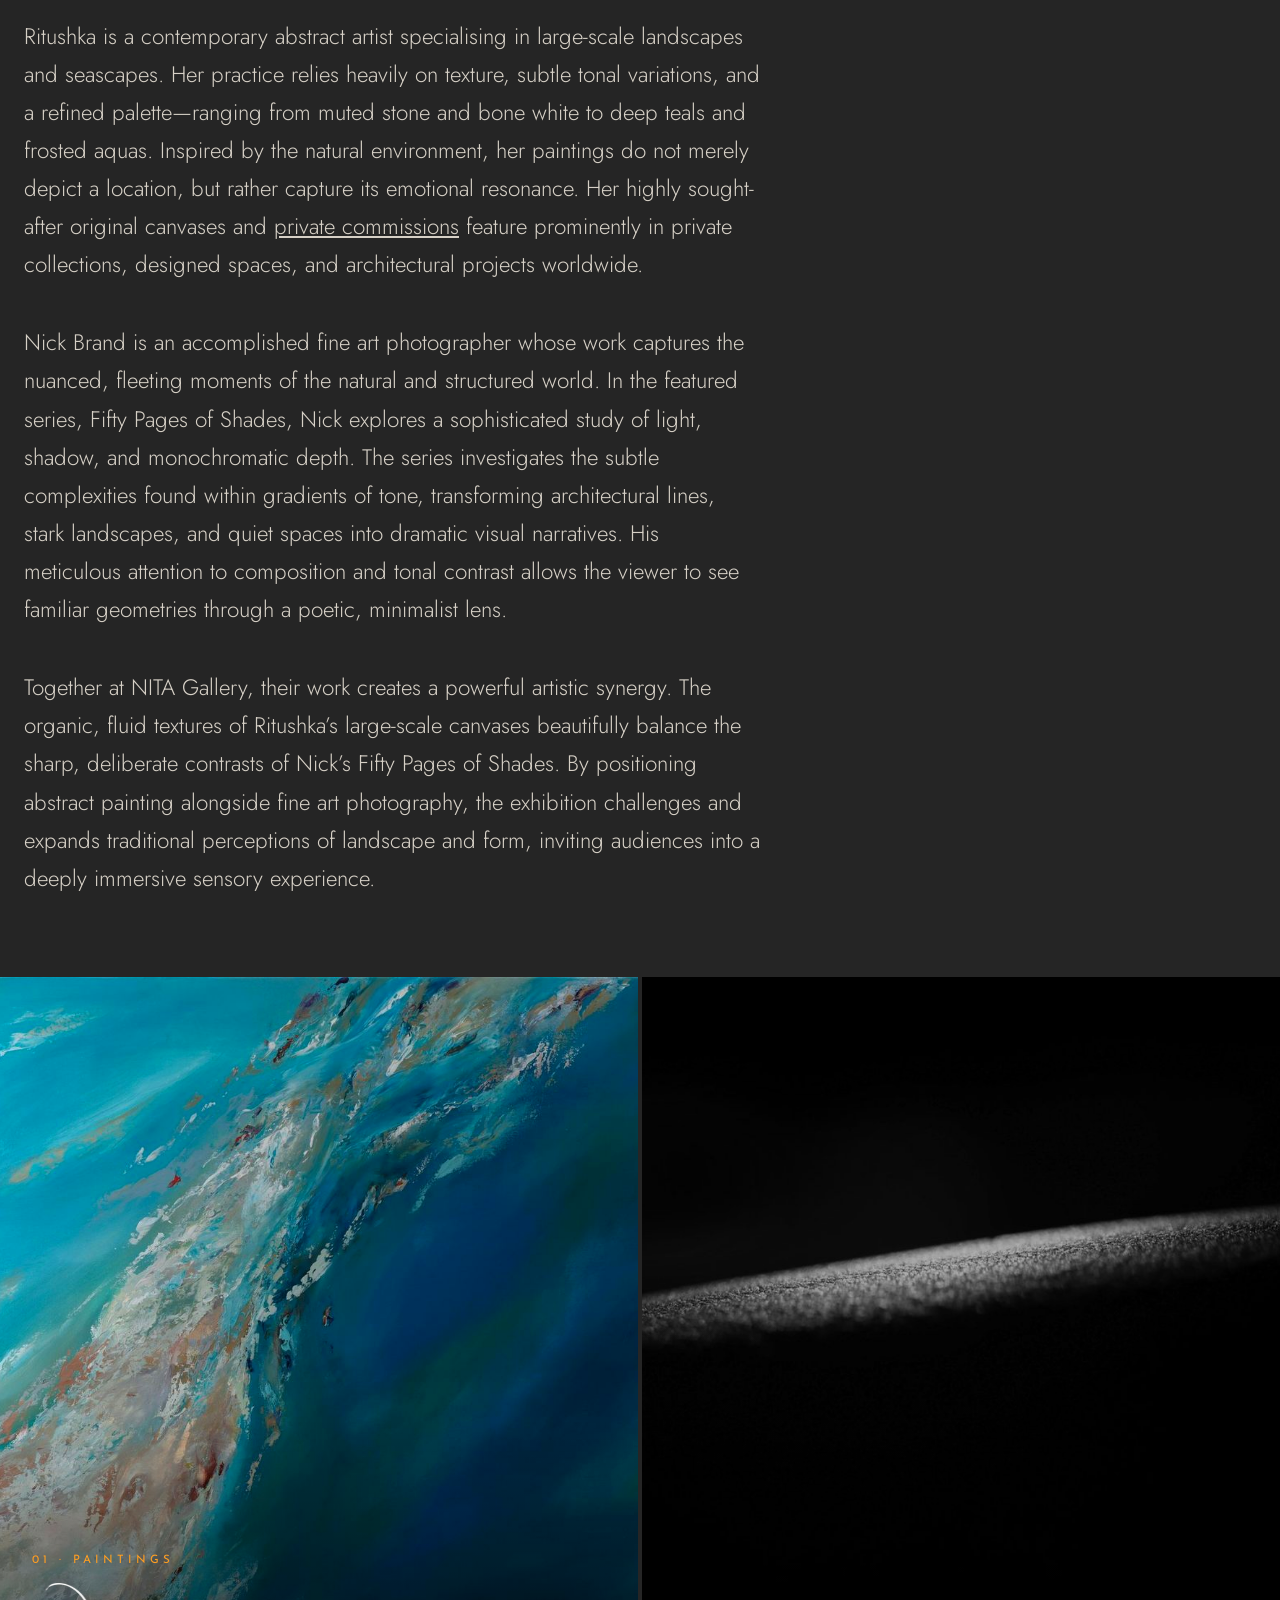
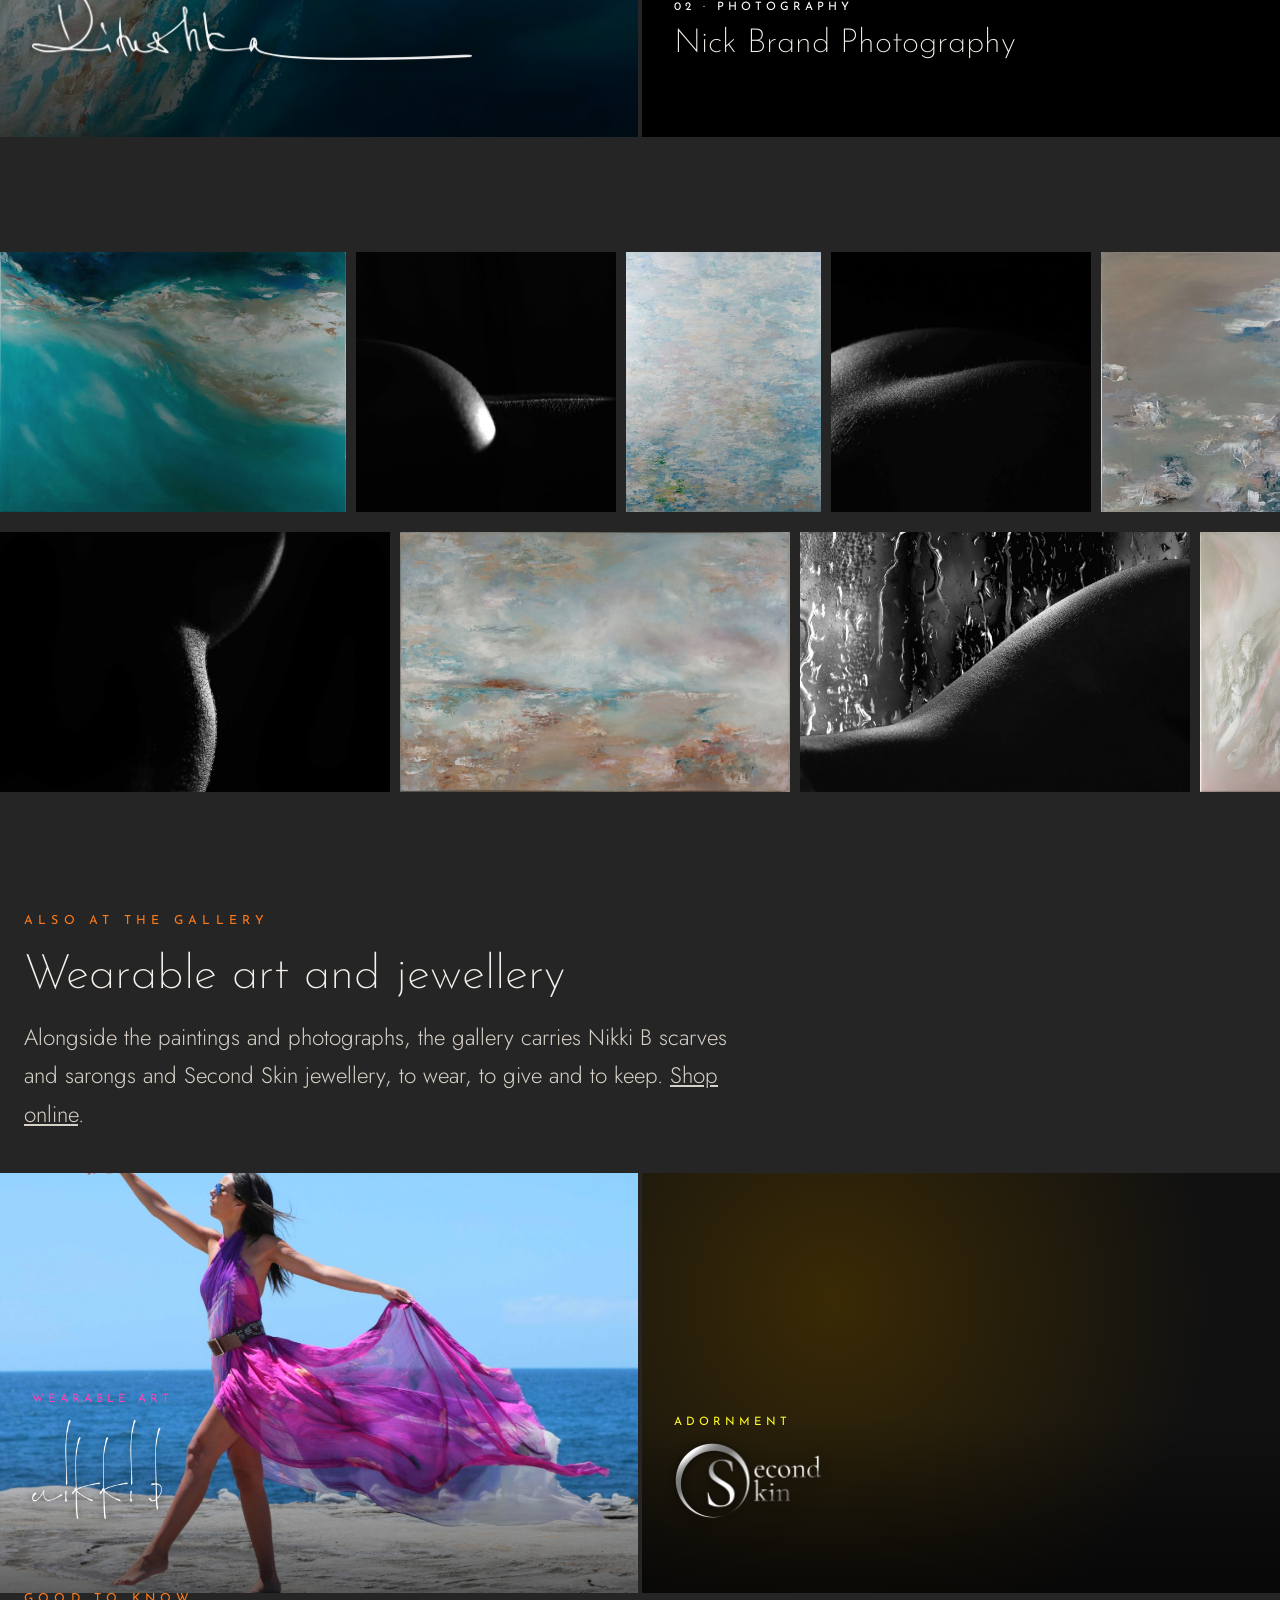
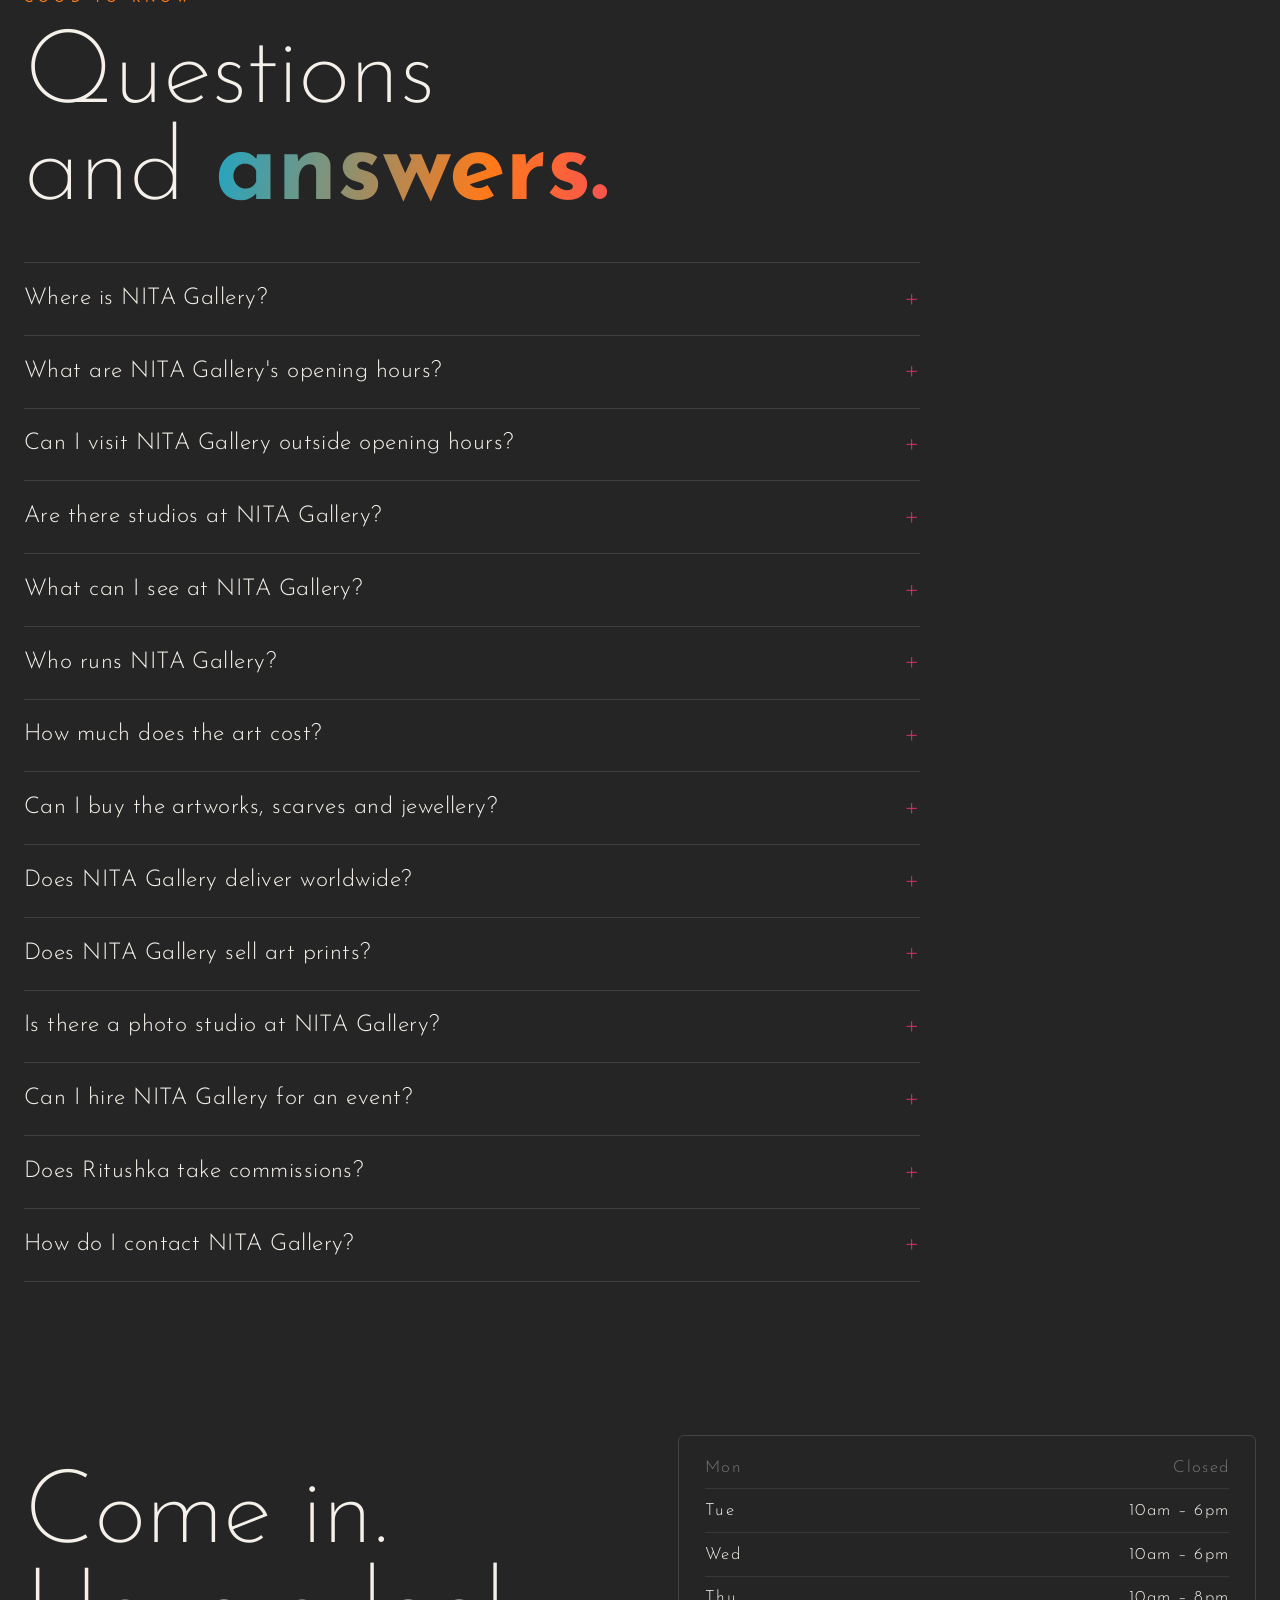
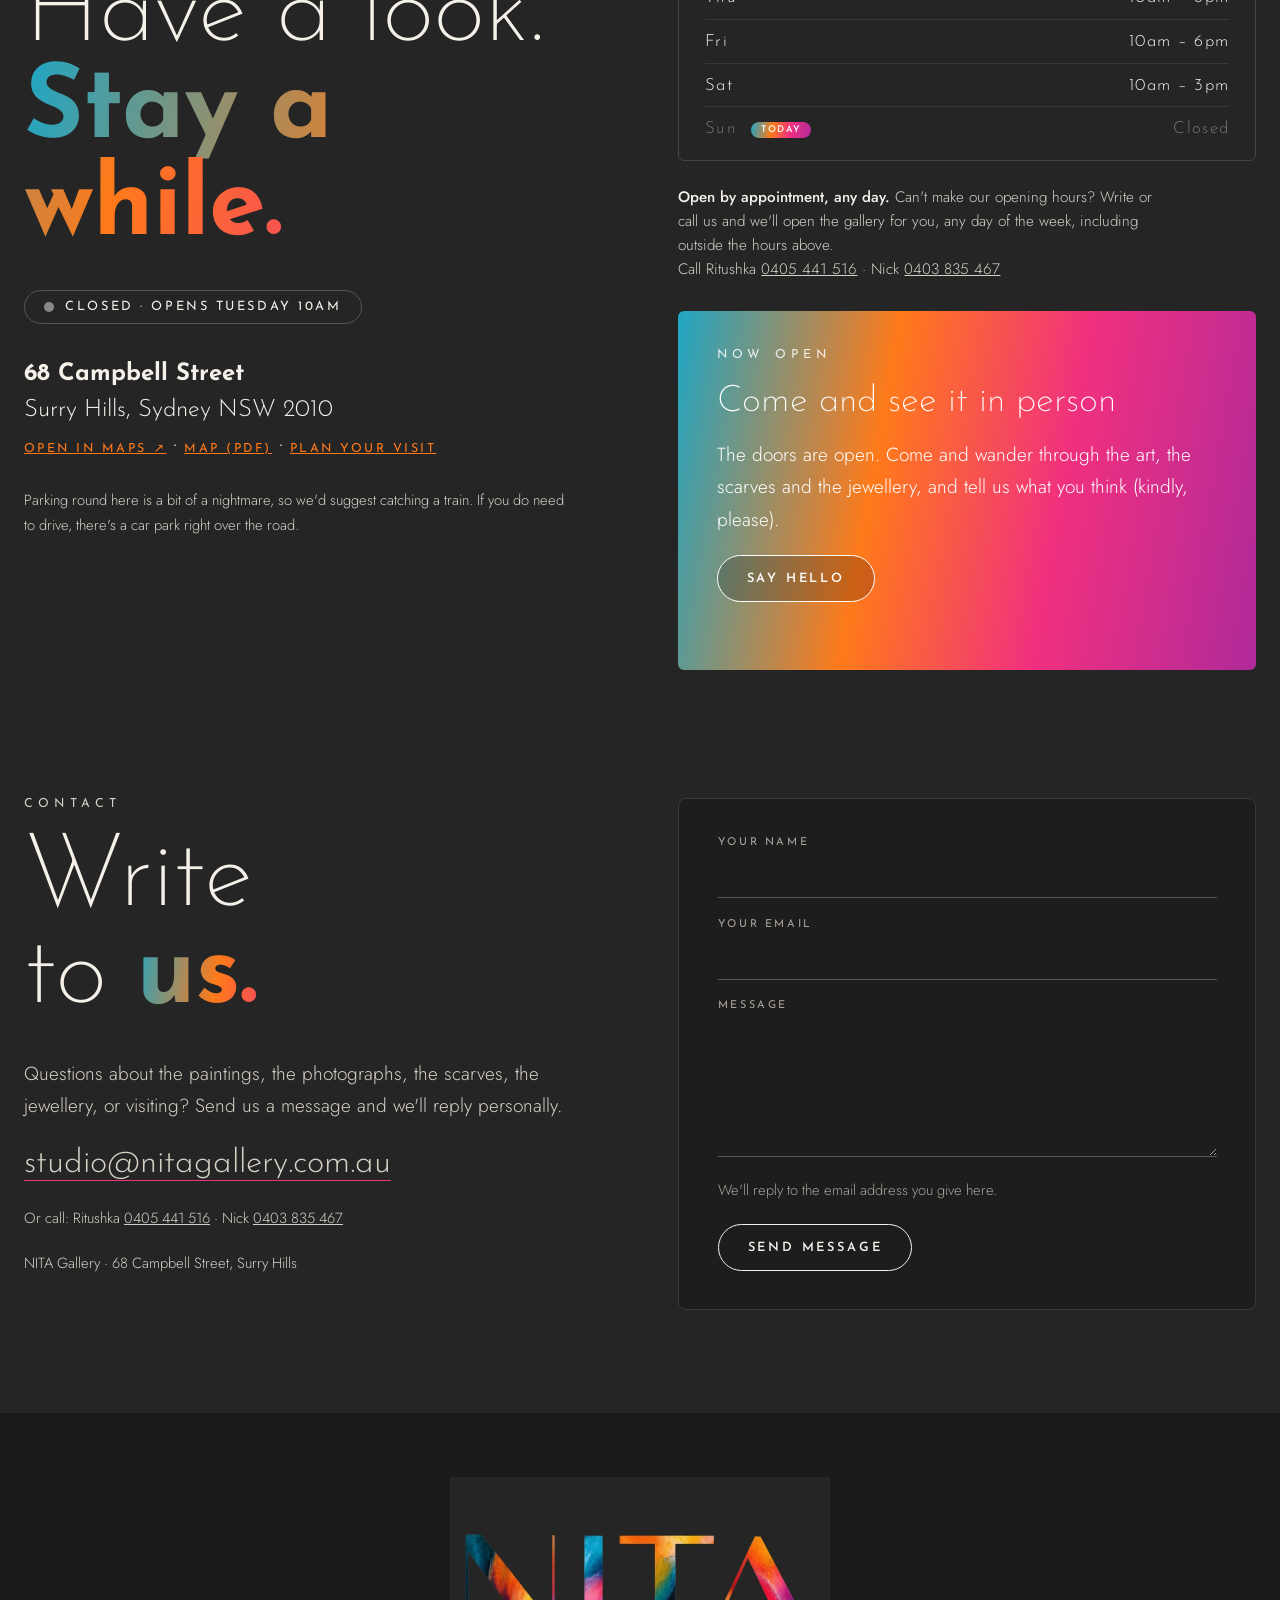
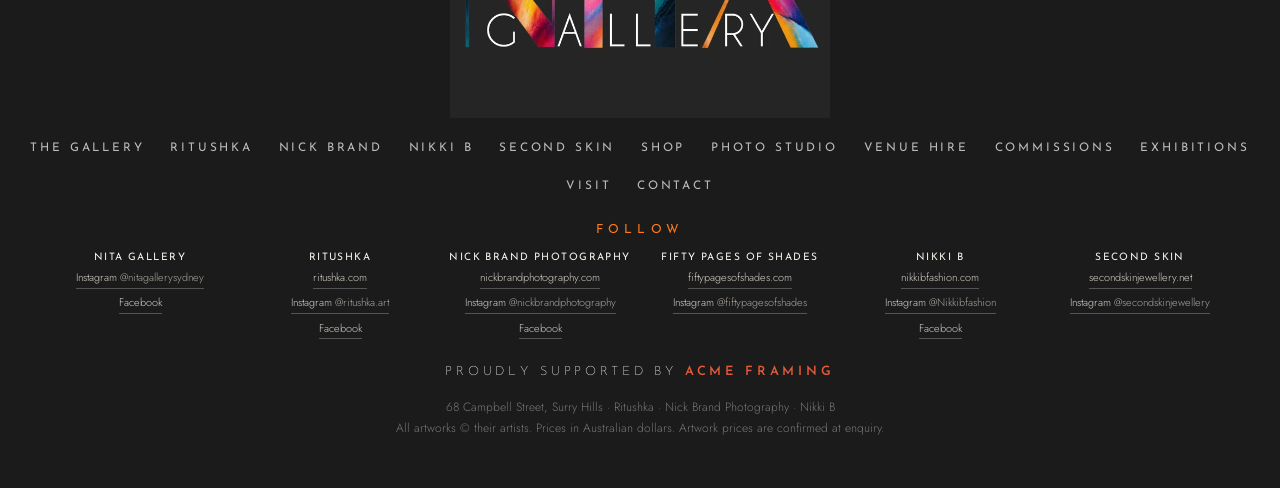
==== commit 068ed45a: "Add Venue hire page with rates, FAQ and event venue schema New /venue-hire page: the space, what it " ====
--- a/index.html
+++ b/index.html
@@ -27,7 +27,7 @@
 <link rel="stylesheet" href="css/bag.css?v=839dad2d">
 
 <script>document.documentElement.classList.add('js')</script>
-<script type="application/ld+json">{"@context":"https://schema.org","@type":"ArtGallery","@id":"https://www.nitagallery.com.au/#gallery","name":"NITA Gallery","url":"https://www.nitagallery.com.au/","logo":"https://www.nitagallery.com.au/img/brand/nita-logo-t.png","image":"https://www.nitagallery.com.au/img/brand/og.jpg","description":"Art gallery with a painting studio and a photo studio at 68 Campbell Street, Surry Hills, Sydney. Paintings, photography, scarves and jewellery. Open Tue–Sat.","email":"studio@nitagallery.com.au","telephone":["+61 405 441 516","+61 403 835 467"],"sameAs":["https://www.instagram.com/nitagallerysydney/","https://www.facebook.com/NITAgallerySydney"],"address":{"@type":"PostalAddress","streetAddress":"68 Campbell Street","addressLocality":"Surry Hills","addressRegion":"NSW","postalCode":"2010","addressCountry":"AU"},"hasMap":"https://www.google.com/maps/search/?api=1&query=68+Campbell+Street+Surry+Hills+NSW+2010","areaServed":{"@type":"City","name":"Sydney"},"openingHoursSpecification":[{"@type":"OpeningHoursSpecification","dayOfWeek":["Tuesday","Wednesday","Friday"],"opens":"10:00","closes":"18:00"},{"@type":"OpeningHoursSpecification","dayOfWeek":"Thursday","opens":"10:00","closes":"20:00"},{"@type":"OpeningHoursSpecification","dayOfWeek":"Saturday","opens":"10:00","closes":"15:00"}],"founder":[{"@type":"Person","name":"Ritushka"},{"@type":"Person","name":"Nick Brand"}],"knowsAbout":["Abstract painting","Fine-art photography","Wearable art","Jewellery"],"department":[{"@type":"LocalBusiness","name":"Ritushka painting studio at NITA Gallery","description":"Painting studio of abstract artist Ritushka.","address":{"@type":"PostalAddress","streetAddress":"68 Campbell Street","addressLocality":"Surry Hills","addressRegion":"NSW","postalCode":"2010","addressCountry":"AU"},"founder":{"@type":"Person","name":"Ritushka"}},{"@type":"LocalBusiness","name":"Nick Brand Photography studio at NITA Gallery","description":"Photo studio of fine-art photographer Nick Brand.","address":{"@type":"PostalAddress","streetAddress":"68 Campbell Street","addressLocality":"Surry Hills","addressRegion":"NSW","postalCode":"2010","addressCountry":"AU"},"founder":{"@type":"Person","name":"Nick Brand"}}]}</script><script type="application/ld+json">{"@context":"https://schema.org","@type":"WebSite","@id":"https://www.nitagallery.com.au/#website","name":"NITA Gallery","url":"https://www.nitagallery.com.au/","inLanguage":"en-AU","publisher":{"@id":"https://www.nitagallery.com.au/#gallery"}}</script><script type="application/ld+json">{"@context":"https://schema.org","@type":"FAQPage","mainEntity":[{"@type":"Question","name":"Where is NITA Gallery?","acceptedAnswer":{"@type":"Answer","text":"NITA Gallery is at 68 Campbell Street, Surry Hills, Sydney NSW 2010. Parking nearby is difficult, so catching a train is suggested; if you do need to drive, there is a car park right across the road."}},{"@type":"Question","name":"What are NITA Gallery's opening hours?","acceptedAnswer":{"@type":"Answer","text":"NITA Gallery is open Tuesday and Wednesday 10am to 6pm, Thursday 10am to 8pm, Friday 10am to 6pm and Saturday 10am to 3pm. It is closed on Sunday and Monday, but the gallery is open by appointment any day, including outside these hours. To arrange a visit, call Ritushka on 0405 441 516 or Nick on 0403 835 467, or write to studio@nitagallery.com.au."}},{"@type":"Question","name":"Can I visit NITA Gallery outside opening hours?","acceptedAnswer":{"@type":"Answer","text":"Yes. NITA Gallery is open by appointment any day of the week, including outside the advertised opening hours. Call Ritushka on 0405 441 516 or Nick on 0403 835 467, or write to studio@nitagallery.com.au, to arrange a time."}},{"@type":"Question","name":"Are there studios at NITA Gallery?","acceptedAnswer":{"@type":"Answer","text":"Yes. Ritushka runs a painting studio and Nick Brand runs a photo studio at NITA Gallery, 68 Campbell Street, Surry Hills. To ask about either studio, write to studio@nitagallery.com.au or visit during opening hours."}},{"@type":"Question","name":"What can I see at NITA Gallery?","acceptedAnswer":{"@type":"Answer","text":"NITA Gallery shows abstract paintings by Ritushka, fine-art black-and-white photography by Nick Brand Photography (the Fifty Pages of Shades series), wearable art in the form of scarves and sarongs from the Nikki B label, and a cabinet of jewellery."}},{"@type":"Question","name":"Who runs NITA Gallery?","acceptedAnswer":{"@type":"Answer","text":"NITA Gallery was opened by two artists: Ritushka, an abstract painter who runs a painting studio there, and Nick Brand, a Sydney fine-art photographer with more than twenty years' experience who runs a photo studio there. It is named for the two of them."}},{"@type":"Question","name":"How much does the art cost?","acceptedAnswer":{"@type":"Answer","text":"Prices are in Australian dollars. Ritushka's available original paintings are currently from A$1,450 to A$5,250 framed. Nick Brand Photography's Fifty Pages of Shades limited editions of 50 are priced by the size of print, so please inquire. Nikki B scarves and sarongs are AUD $120 each, and Second Skin jewellery prices are shown on each piece in the shop. Artwork prices are confirmed at enquiry."}},{"@type":"Question","name":"Can I buy the artworks, scarves and jewellery?","acceptedAnswer":{"@type":"Answer","text":"Yes. Paintings, Fifty Pages of Shades, Second Skin jewellery and Nikki B scarves and sarongs can be bought online in the shop at https://www.nitagallery.com.au/shop, or in the gallery at 68 Campbell Street. For anything priced on enquiry, visit the gallery or write to studio@nitagallery.com.au."}},{"@type":"Question","name":"Does NITA Gallery deliver worldwide?","acceptedAnswer":{"@type":"Answer","text":"Yes. The online shop delivers worldwide. The delivery price depends on the country, and you can see it in your cart before you pay. Payment is taken securely by Stripe, in Australian dollars."}},{"@type":"Question","name":"Does NITA Gallery sell art prints?","acceptedAnswer":{"@type":"Answer","text":"Yes. Ritushka's limited edition prints are sold in the online shop at https://www.nitagallery.com.au/shop. Each is an archival pigment giclee on cotton rag paper, hand-signed and numbered, in sizes from small to large, from AUD $100 unframed, printed to order in Sydney."}},{"@type":"Question","name":"Is there a photo studio at NITA Gallery?","acceptedAnswer":{"@type":"Answer","text":"Yes. Nick Brand Photography runs a working photo studio inside NITA Gallery at 68 Campbell Street, Surry Hills, where you can book a portrait session. See https://www.nitagallery.com.au/photo-studio."}},{"@type":"Question","name":"Does Ritushka take commissions?","acceptedAnswer":{"@type":"Answer","text":"Yes. Ritushka paints commissioned abstract paintings for collectors, interior designers, corporate clients, hotels and hospitality venues. See https://www.nitagallery.com.au/commissions."}},{"@type":"Question","name":"How do I contact NITA Gallery?","acceptedAnswer":{"@type":"Answer","text":"Email studio@nitagallery.com.au, use the contact form on this page, or visit 68 Campbell Street, Surry Hills during opening hours."}}]}</script></head>
+<script type="application/ld+json">{"@context":"https://schema.org","@type":"ArtGallery","@id":"https://www.nitagallery.com.au/#gallery","name":"NITA Gallery","url":"https://www.nitagallery.com.au/","logo":"https://www.nitagallery.com.au/img/brand/nita-logo-t.png","image":"https://www.nitagallery.com.au/img/brand/og.jpg","description":"Art gallery with a painting studio and a photo studio at 68 Campbell Street, Surry Hills, Sydney. Paintings, photography, scarves and jewellery. Open Tue–Sat.","email":"studio@nitagallery.com.au","telephone":["+61 405 441 516","+61 403 835 467"],"sameAs":["https://www.instagram.com/nitagallerysydney/","https://www.facebook.com/NITAgallerySydney"],"address":{"@type":"PostalAddress","streetAddress":"68 Campbell Street","addressLocality":"Surry Hills","addressRegion":"NSW","postalCode":"2010","addressCountry":"AU"},"hasMap":"https://www.google.com/maps/search/?api=1&query=68+Campbell+Street+Surry+Hills+NSW+2010","areaServed":{"@type":"City","name":"Sydney"},"openingHoursSpecification":[{"@type":"OpeningHoursSpecification","dayOfWeek":["Tuesday","Wednesday","Friday"],"opens":"10:00","closes":"18:00"},{"@type":"OpeningHoursSpecification","dayOfWeek":"Thursday","opens":"10:00","closes":"20:00"},{"@type":"OpeningHoursSpecification","dayOfWeek":"Saturday","opens":"10:00","closes":"15:00"}],"founder":[{"@type":"Person","name":"Ritushka"},{"@type":"Person","name":"Nick Brand"}],"knowsAbout":["Abstract painting","Fine-art photography","Wearable art","Jewellery"],"department":[{"@type":"LocalBusiness","name":"Ritushka painting studio at NITA Gallery","description":"Painting studio of abstract artist Ritushka.","address":{"@type":"PostalAddress","streetAddress":"68 Campbell Street","addressLocality":"Surry Hills","addressRegion":"NSW","postalCode":"2010","addressCountry":"AU"},"founder":{"@type":"Person","name":"Ritushka"}},{"@type":"LocalBusiness","name":"Nick Brand Photography studio at NITA Gallery","description":"Photo studio of fine-art photographer Nick Brand.","address":{"@type":"PostalAddress","streetAddress":"68 Campbell Street","addressLocality":"Surry Hills","addressRegion":"NSW","postalCode":"2010","addressCountry":"AU"},"founder":{"@type":"Person","name":"Nick Brand"}}]}</script><script type="application/ld+json">{"@context":"https://schema.org","@type":"WebSite","@id":"https://www.nitagallery.com.au/#website","name":"NITA Gallery","url":"https://www.nitagallery.com.au/","inLanguage":"en-AU","publisher":{"@id":"https://www.nitagallery.com.au/#gallery"}}</script><script type="application/ld+json">{"@context":"https://schema.org","@type":"FAQPage","mainEntity":[{"@type":"Question","name":"Where is NITA Gallery?","acceptedAnswer":{"@type":"Answer","text":"NITA Gallery is at 68 Campbell Street, Surry Hills, Sydney NSW 2010. Parking nearby is difficult, so catching a train is suggested; if you do need to drive, there is a car park right across the road."}},{"@type":"Question","name":"What are NITA Gallery's opening hours?","acceptedAnswer":{"@type":"Answer","text":"NITA Gallery is open Tuesday and Wednesday 10am to 6pm, Thursday 10am to 8pm, Friday 10am to 6pm and Saturday 10am to 3pm. It is closed on Sunday and Monday, but the gallery is open by appointment any day, including outside these hours. To arrange a visit, call Ritushka on 0405 441 516 or Nick on 0403 835 467, or write to studio@nitagallery.com.au."}},{"@type":"Question","name":"Can I visit NITA Gallery outside opening hours?","acceptedAnswer":{"@type":"Answer","text":"Yes. NITA Gallery is open by appointment any day of the week, including outside the advertised opening hours. Call Ritushka on 0405 441 516 or Nick on 0403 835 467, or write to studio@nitagallery.com.au, to arrange a time."}},{"@type":"Question","name":"Are there studios at NITA Gallery?","acceptedAnswer":{"@type":"Answer","text":"Yes. Ritushka runs a painting studio and Nick Brand runs a photo studio at NITA Gallery, 68 Campbell Street, Surry Hills. To ask about either studio, write to studio@nitagallery.com.au or visit during opening hours."}},{"@type":"Question","name":"What can I see at NITA Gallery?","acceptedAnswer":{"@type":"Answer","text":"NITA Gallery shows abstract paintings by Ritushka, fine-art black-and-white photography by Nick Brand Photography (the Fifty Pages of Shades series), wearable art in the form of scarves and sarongs from the Nikki B label, and a cabinet of jewellery."}},{"@type":"Question","name":"Who runs NITA Gallery?","acceptedAnswer":{"@type":"Answer","text":"NITA Gallery was opened by two artists: Ritushka, an abstract painter who runs a painting studio there, and Nick Brand, a Sydney fine-art photographer with more than twenty years' experience who runs a photo studio there. It is named for the two of them."}},{"@type":"Question","name":"How much does the art cost?","acceptedAnswer":{"@type":"Answer","text":"Prices are in Australian dollars. Ritushka's available original paintings are currently from A$1,450 to A$5,250 framed. Nick Brand Photography's Fifty Pages of Shades limited editions of 50 are priced by the size of print, so please inquire. Nikki B scarves and sarongs are AUD $120 each, and Second Skin jewellery prices are shown on each piece in the shop. Artwork prices are confirmed at enquiry."}},{"@type":"Question","name":"Can I buy the artworks, scarves and jewellery?","acceptedAnswer":{"@type":"Answer","text":"Yes. Paintings, Fifty Pages of Shades, Second Skin jewellery and Nikki B scarves and sarongs can be bought online in the shop at https://www.nitagallery.com.au/shop, or in the gallery at 68 Campbell Street. For anything priced on enquiry, visit the gallery or write to studio@nitagallery.com.au."}},{"@type":"Question","name":"Does NITA Gallery deliver worldwide?","acceptedAnswer":{"@type":"Answer","text":"Yes. The online shop delivers worldwide. The delivery price depends on the country, and you can see it in your cart before you pay. Payment is taken securely by Stripe, in Australian dollars."}},{"@type":"Question","name":"Does NITA Gallery sell art prints?","acceptedAnswer":{"@type":"Answer","text":"Yes. Ritushka's limited edition prints are sold in the online shop at https://www.nitagallery.com.au/shop. Each is an archival pigment giclee on cotton rag paper, hand-signed and numbered, in sizes from small to large, from AUD $100 unframed, printed to order in Sydney."}},{"@type":"Question","name":"Is there a photo studio at NITA Gallery?","acceptedAnswer":{"@type":"Answer","text":"Yes. Nick Brand Photography runs a working photo studio inside NITA Gallery at 68 Campbell Street, Surry Hills, where you can book a portrait session. See https://www.nitagallery.com.au/photo-studio."}},{"@type":"Question","name":"Can I hire NITA Gallery for an event?","acceptedAnswer":{"@type":"Answer","text":"Yes. NITA Gallery at 68 Campbell Street, Surry Hills can be hired for private events, Christmas parties, launches, workshops and photo shoots, for up to 40 guests, from $120 an hour. See https://www.nitagallery.com.au/venue-hire."}},{"@type":"Question","name":"Does Ritushka take commissions?","acceptedAnswer":{"@type":"Answer","text":"Yes. Ritushka paints commissioned abstract paintings for collectors, interior designers, corporate clients, hotels and hospitality venues. See https://www.nitagallery.com.au/commissions."}},{"@type":"Question","name":"How do I contact NITA Gallery?","acceptedAnswer":{"@type":"Answer","text":"Email studio@nitagallery.com.au, use the contact form on this page, or visit 68 Campbell Street, Surry Hills during opening hours."}}]}</script></head>
 <body class="t-home">
 <div class="loader" id="loader" aria-hidden="true">
   <img src="img/brand/nita-logo.webp" alt="">
@@ -124,7 +124,7 @@
   <div class="wrap">
     <p class="kicker rv">Good to know</p>
     <h2 class="big rv" id="faqh">Questions<br>and <em>answers.</em></h2>
-    <div class="qa-list rv"><details class="qa"><summary>Where is NITA Gallery?</summary><p>NITA Gallery is at 68 Campbell Street, Surry Hills, Sydney NSW 2010. Parking nearby is difficult, so catching a train is suggested; if you do need to drive, there is a car park right across the road.</p></details><details class="qa"><summary>What are NITA Gallery&#x27;s opening hours?</summary><p>NITA Gallery is open Tuesday and Wednesday 10am to 6pm, Thursday 10am to 8pm, Friday 10am to 6pm and Saturday 10am to 3pm. It is closed on Sunday and Monday, but the gallery is open by appointment any day, including outside these hours. To arrange a visit, call Ritushka on 0405 441 516 or Nick on 0403 835 467, or write to studio@nitagallery.com.au.</p></details><details class="qa"><summary>Can I visit NITA Gallery outside opening hours?</summary><p>Yes. NITA Gallery is open by appointment any day of the week, including outside the advertised opening hours. Call Ritushka on 0405 441 516 or Nick on 0403 835 467, or write to studio@nitagallery.com.au, to arrange a time.</p></details><details class="qa"><summary>Are there studios at NITA Gallery?</summary><p>Yes. Ritushka runs a painting studio and Nick Brand runs a photo studio at NITA Gallery, 68 Campbell Street, Surry Hills. To ask about either studio, write to studio@nitagallery.com.au or visit during opening hours.</p></details><details class="qa"><summary>What can I see at NITA Gallery?</summary><p>NITA Gallery shows abstract paintings by Ritushka, fine-art black-and-white photography by Nick Brand Photography (the Fifty Pages of Shades series), wearable art in the form of scarves and sarongs from the Nikki B label, and a cabinet of jewellery.</p></details><details class="qa"><summary>Who runs NITA Gallery?</summary><p>NITA Gallery was opened by two artists: Ritushka, an abstract painter who runs a painting studio there, and Nick Brand, a Sydney fine-art photographer with more than twenty years&#x27; experience who runs a photo studio there. It is named for the two of them.</p></details><details class="qa"><summary>How much does the art cost?</summary><p>Prices are in Australian dollars. Ritushka&#x27;s available original paintings are currently from A$1,450 to A$5,250 framed. Nick Brand Photography&#x27;s Fifty Pages of Shades limited editions of 50 are priced by the size of print, so please inquire. Nikki B scarves and sarongs are AUD $120 each, and Second Skin jewellery prices are shown on each piece in the shop. Artwork prices are confirmed at enquiry.</p></details><details class="qa"><summary>Can I buy the artworks, scarves and jewellery?</summary><p>Yes. Paintings, Fifty Pages of Shades, Second Skin jewellery and Nikki B scarves and sarongs can be bought online in the shop at https://www.nitagallery.com.au/shop, or in the gallery at 68 Campbell Street. For anything priced on enquiry, visit the gallery or write to studio@nitagallery.com.au.</p></details><details class="qa"><summary>Does NITA Gallery deliver worldwide?</summary><p>Yes. The online shop delivers worldwide. The delivery price depends on the country, and you can see it in your cart before you pay. Payment is taken securely by Stripe, in Australian dollars.</p></details><details class="qa"><summary>Does NITA Gallery sell art prints?</summary><p>Yes. Ritushka&#x27;s limited edition prints are sold in the online shop at https://www.nitagallery.com.au/shop. Each is an archival pigment giclee on cotton rag paper, hand-signed and numbered, in sizes from small to large, from AUD $100 unframed, printed to order in Sydney.</p></details><details class="qa"><summary>Is there a photo studio at NITA Gallery?</summary><p>Yes. Nick Brand Photography runs a working photo studio inside NITA Gallery at 68 Campbell Street, Surry Hills, where you can book a portrait session. See https://www.nitagallery.com.au/photo-studio.</p></details><details class="qa"><summary>Does Ritushka take commissions?</summary><p>Yes. Ritushka paints commissioned abstract paintings for collectors, interior designers, corporate clients, hotels and hospitality venues. See https://www.nitagallery.com.au/commissions.</p></details><details class="qa"><summary>How do I contact NITA Gallery?</summary><p>Email studio@nitagallery.com.au, use the contact form on this page, or visit 68 Campbell Street, Surry Hills during opening hours.</p></details></div>
+    <div class="qa-list rv"><details class="qa"><summary>Where is NITA Gallery?</summary><p>NITA Gallery is at 68 Campbell Street, Surry Hills, Sydney NSW 2010. Parking nearby is difficult, so catching a train is suggested; if you do need to drive, there is a car park right across the road.</p></details><details class="qa"><summary>What are NITA Gallery&#x27;s opening hours?</summary><p>NITA Gallery is open Tuesday and Wednesday 10am to 6pm, Thursday 10am to 8pm, Friday 10am to 6pm and Saturday 10am to 3pm. It is closed on Sunday and Monday, but the gallery is open by appointment any day, including outside these hours. To arrange a visit, call Ritushka on 0405 441 516 or Nick on 0403 835 467, or write to studio@nitagallery.com.au.</p></details><details class="qa"><summary>Can I visit NITA Gallery outside opening hours?</summary><p>Yes. NITA Gallery is open by appointment any day of the week, including outside the advertised opening hours. Call Ritushka on 0405 441 516 or Nick on 0403 835 467, or write to studio@nitagallery.com.au, to arrange a time.</p></details><details class="qa"><summary>Are there studios at NITA Gallery?</summary><p>Yes. Ritushka runs a painting studio and Nick Brand runs a photo studio at NITA Gallery, 68 Campbell Street, Surry Hills. To ask about either studio, write to studio@nitagallery.com.au or visit during opening hours.</p></details><details class="qa"><summary>What can I see at NITA Gallery?</summary><p>NITA Gallery shows abstract paintings by Ritushka, fine-art black-and-white photography by Nick Brand Photography (the Fifty Pages of Shades series), wearable art in the form of scarves and sarongs from the Nikki B label, and a cabinet of jewellery.</p></details><details class="qa"><summary>Who runs NITA Gallery?</summary><p>NITA Gallery was opened by two artists: Ritushka, an abstract painter who runs a painting studio there, and Nick Brand, a Sydney fine-art photographer with more than twenty years&#x27; experience who runs a photo studio there. It is named for the two of them.</p></details><details class="qa"><summary>How much does the art cost?</summary><p>Prices are in Australian dollars. Ritushka&#x27;s available original paintings are currently from A$1,450 to A$5,250 framed. Nick Brand Photography&#x27;s Fifty Pages of Shades limited editions of 50 are priced by the size of print, so please inquire. Nikki B scarves and sarongs are AUD $120 each, and Second Skin jewellery prices are shown on each piece in the shop. Artwork prices are confirmed at enquiry.</p></details><details class="qa"><summary>Can I buy the artworks, scarves and jewellery?</summary><p>Yes. Paintings, Fifty Pages of Shades, Second Skin jewellery and Nikki B scarves and sarongs can be bought online in the shop at https://www.nitagallery.com.au/shop, or in the gallery at 68 Campbell Street. For anything priced on enquiry, visit the gallery or write to studio@nitagallery.com.au.</p></details><details class="qa"><summary>Does NITA Gallery deliver worldwide?</summary><p>Yes. The online shop delivers worldwide. The delivery price depends on the country, and you can see it in your cart before you pay. Payment is taken securely by Stripe, in Australian dollars.</p></details><details class="qa"><summary>Does NITA Gallery sell art prints?</summary><p>Yes. Ritushka&#x27;s limited edition prints are sold in the online shop at https://www.nitagallery.com.au/shop. Each is an archival pigment giclee on cotton rag paper, hand-signed and numbered, in sizes from small to large, from AUD $100 unframed, printed to order in Sydney.</p></details><details class="qa"><summary>Is there a photo studio at NITA Gallery?</summary><p>Yes. Nick Brand Photography runs a working photo studio inside NITA Gallery at 68 Campbell Street, Surry Hills, where you can book a portrait session. See https://www.nitagallery.com.au/photo-studio.</p></details><details class="qa"><summary>Can I hire NITA Gallery for an event?</summary><p>Yes. NITA Gallery at 68 Campbell Street, Surry Hills can be hired for private events, Christmas parties, launches, workshops and photo shoots, for up to 40 guests, from $120 an hour. See <a href="/venue-hire">nitagallery.com.au/venue-hire</a>.</p></details><details class="qa"><summary>Does Ritushka take commissions?</summary><p>Yes. Ritushka paints commissioned abstract paintings for collectors, interior designers, corporate clients, hotels and hospitality venues. See https://www.nitagallery.com.au/commissions.</p></details><details class="qa"><summary>How do I contact NITA Gallery?</summary><p>Email studio@nitagallery.com.au, use the contact form on this page, or visit 68 Campbell Street, Surry Hills during opening hours.</p></details></div>
   </div>
 </section>
 <section class="sec visit" id="visit">
@@ -177,7 +177,7 @@
 
 <footer class="foot">
   <img src="img/brand/nita-logo.webp" alt="NITA Gallery">
-  <nav aria-label="Footer"><a href="/">The Gallery</a><a href="/ritushka">Ritushka</a><a href="/nick-brand">Nick Brand</a><a href="/nikki-b">Nikki B</a><a href="/jewellery">Second Skin</a><a href="/shop">Shop</a><a href="/photo-studio">Photo studio</a><a href="/commissions">Commissions</a><a href="/exhibitions">Exhibitions</a><a href="/visit">Visit</a><a href="/#contact">Contact</a></nav>
+  <nav aria-label="Footer"><a href="/">The Gallery</a><a href="/ritushka">Ritushka</a><a href="/nick-brand">Nick Brand</a><a href="/nikki-b">Nikki B</a><a href="/jewellery">Second Skin</a><a href="/shop">Shop</a><a href="/photo-studio">Photo studio</a><a href="/venue-hire">Venue hire</a><a href="/commissions">Commissions</a><a href="/exhibitions">Exhibitions</a><a href="/visit">Visit</a><a href="/#contact">Contact</a></nav>
   <div class="social"><p class="kicker">Follow</p><ul><li><b>NITA Gallery</b><a href="https://www.instagram.com/nitagallerysydney/" target="_blank" rel="me noopener">Instagram <span>@nitagallerysydney</span></a><a href="https://www.facebook.com/NITAgallerySydney" target="_blank" rel="me noopener">Facebook</a></li><li><b>Ritushka</b><a href="https://www.ritushka.com" target="_blank" rel="noopener">ritushka.com</a><a href="https://www.instagram.com/ritushka.art/" target="_blank" rel="me noopener">Instagram <span>@ritushka.art</span></a><a href="https://www.facebook.com/Ritushka.art" target="_blank" rel="me noopener">Facebook</a></li><li><b>Nick Brand Photography</b><a href="https://www.nickbrandphotography.com" target="_blank" rel="noopener">nickbrandphotography.com</a><a href="https://www.instagram.com/nickbrandphotography/" target="_blank" rel="me noopener">Instagram <span>@nickbrandphotography</span></a><a href="https://www.facebook.com/nickbrandphotography/" target="_blank" rel="me noopener">Facebook</a></li><li><b>Fifty Pages of Shades</b><a href="https://www.fiftypagesofshades.com" target="_blank" rel="noopener">fiftypagesofshades.com</a><a href="https://www.instagram.com/fiftypagesofshades/" target="_blank" rel="me noopener">Instagram <span>@fiftypagesofshades</span></a></li><li><b>Nikki B</b><a href="https://www.nikkibfashion.com" target="_blank" rel="noopener">nikkibfashion.com</a><a href="https://www.instagram.com/Nikkibfashion/" target="_blank" rel="me noopener">Instagram <span>@Nikkibfashion</span></a><a href="https://www.facebook.com/nikkibfashion" target="_blank" rel="me noopener">Facebook</a></li><li><b>Second Skin</b><a href="https://www.secondskinjewellery.net" target="_blank" rel="noopener">secondskinjewellery.net</a><a href="https://www.instagram.com/secondskinjewellery/" target="_blank" rel="me noopener">Instagram <span>@secondskinjewellery</span></a></li></ul></div>
   <p class="support">Proudly supported by <b>ACME Framing</b></p>
   <p class="fine">68 Campbell Street, Surry Hills · Ritushka · Nick Brand Photography · Nikki B<br>
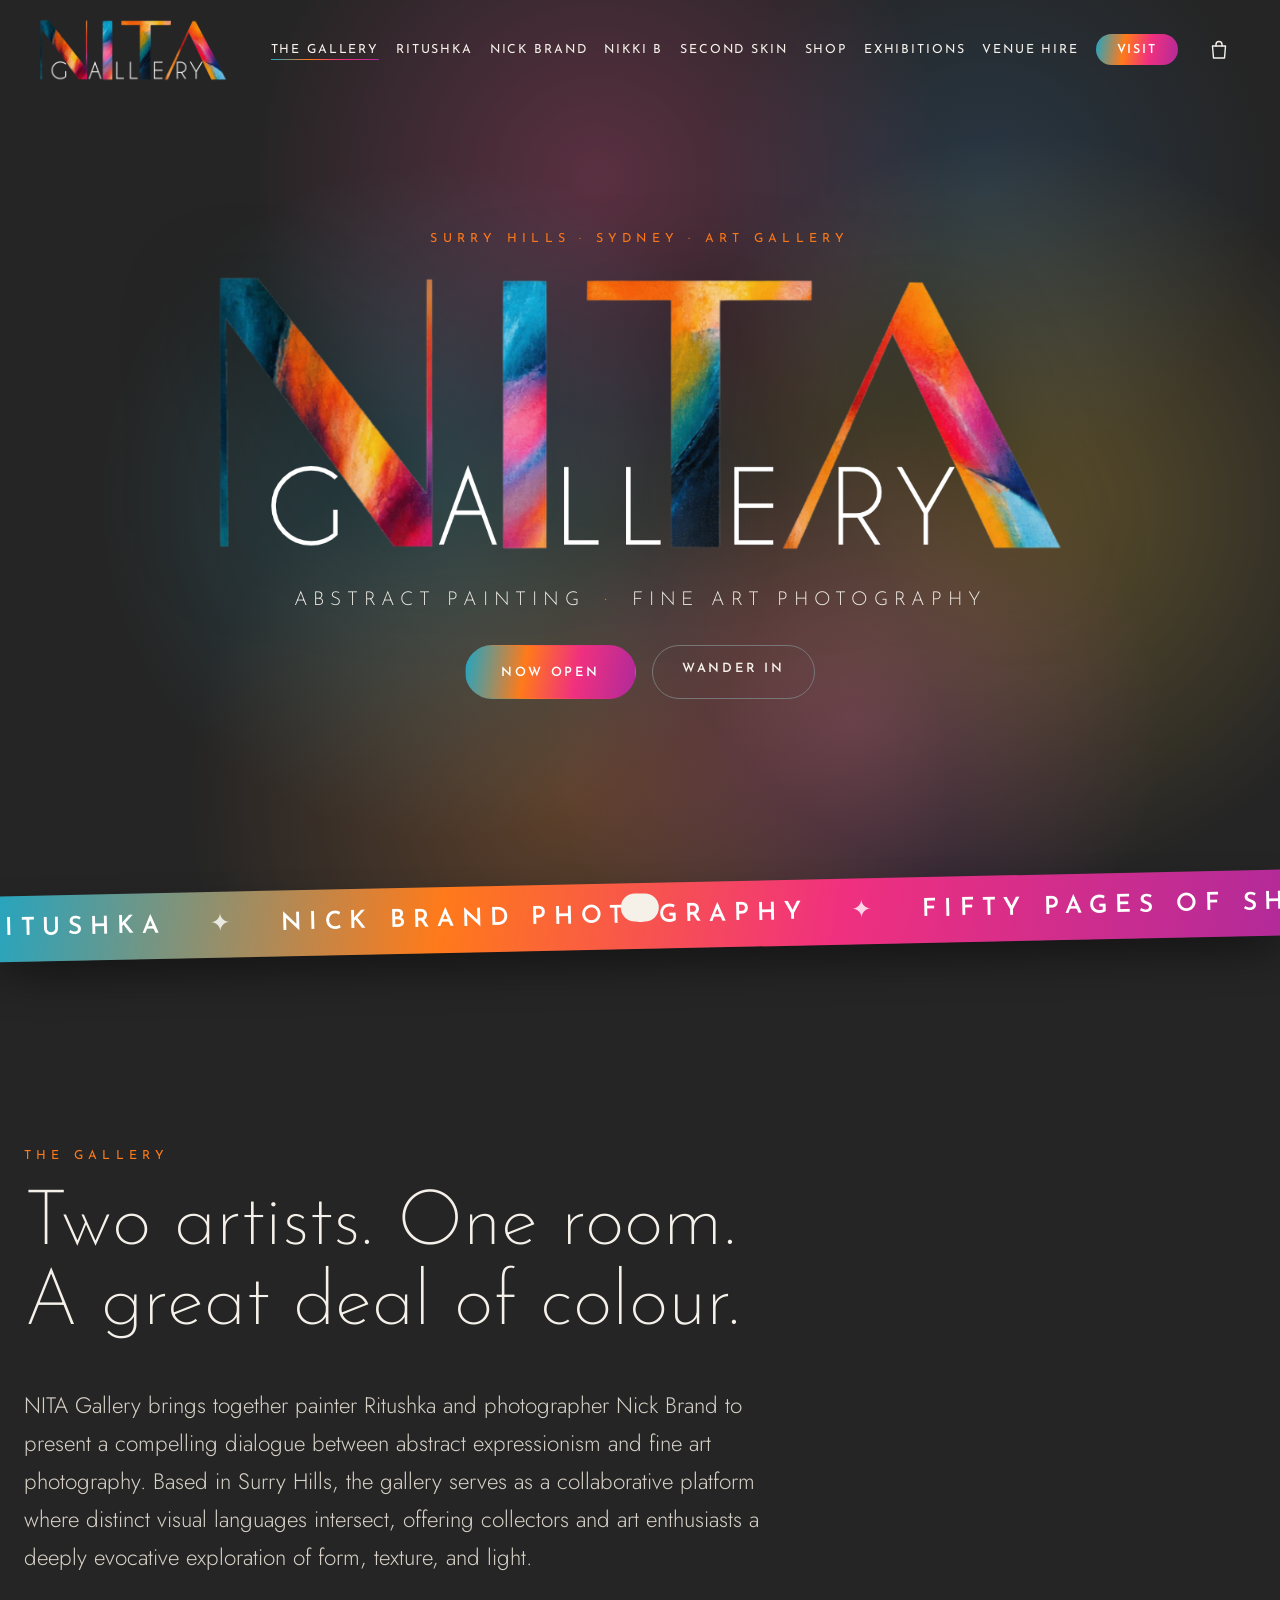
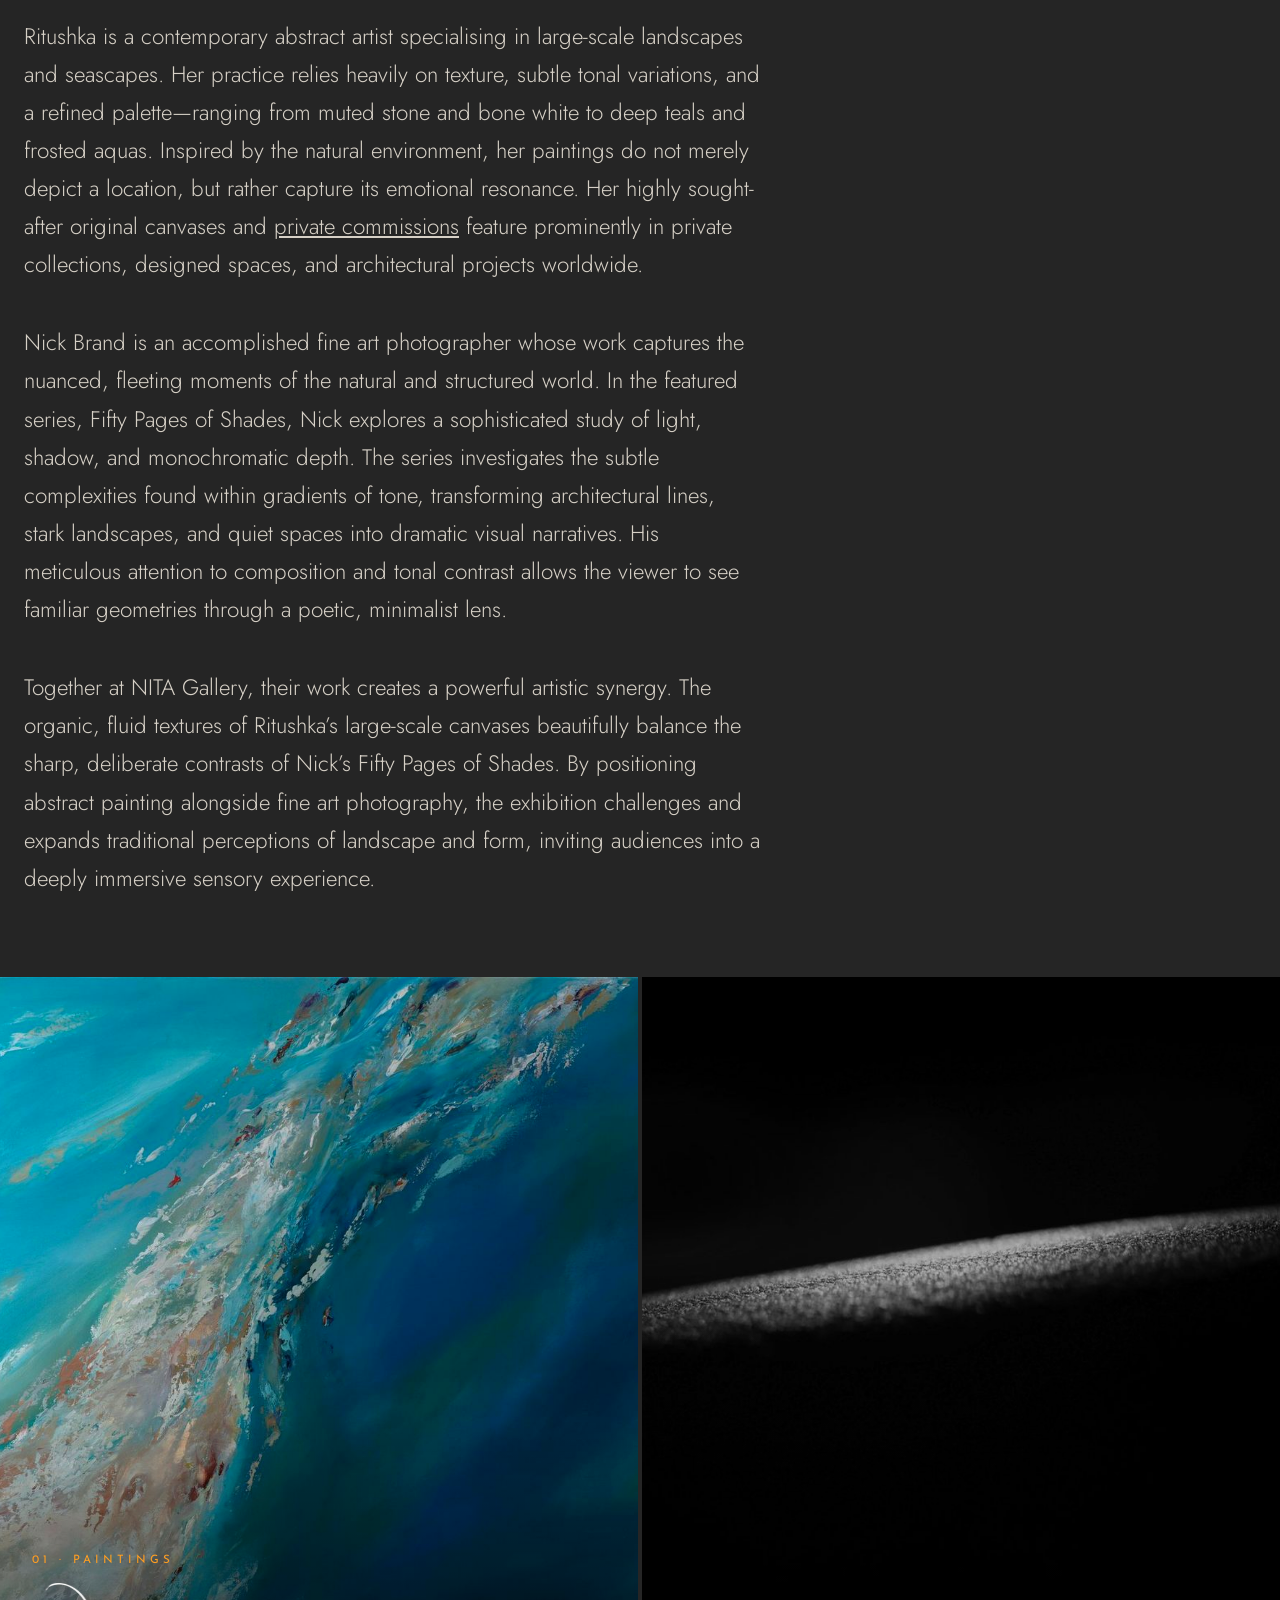
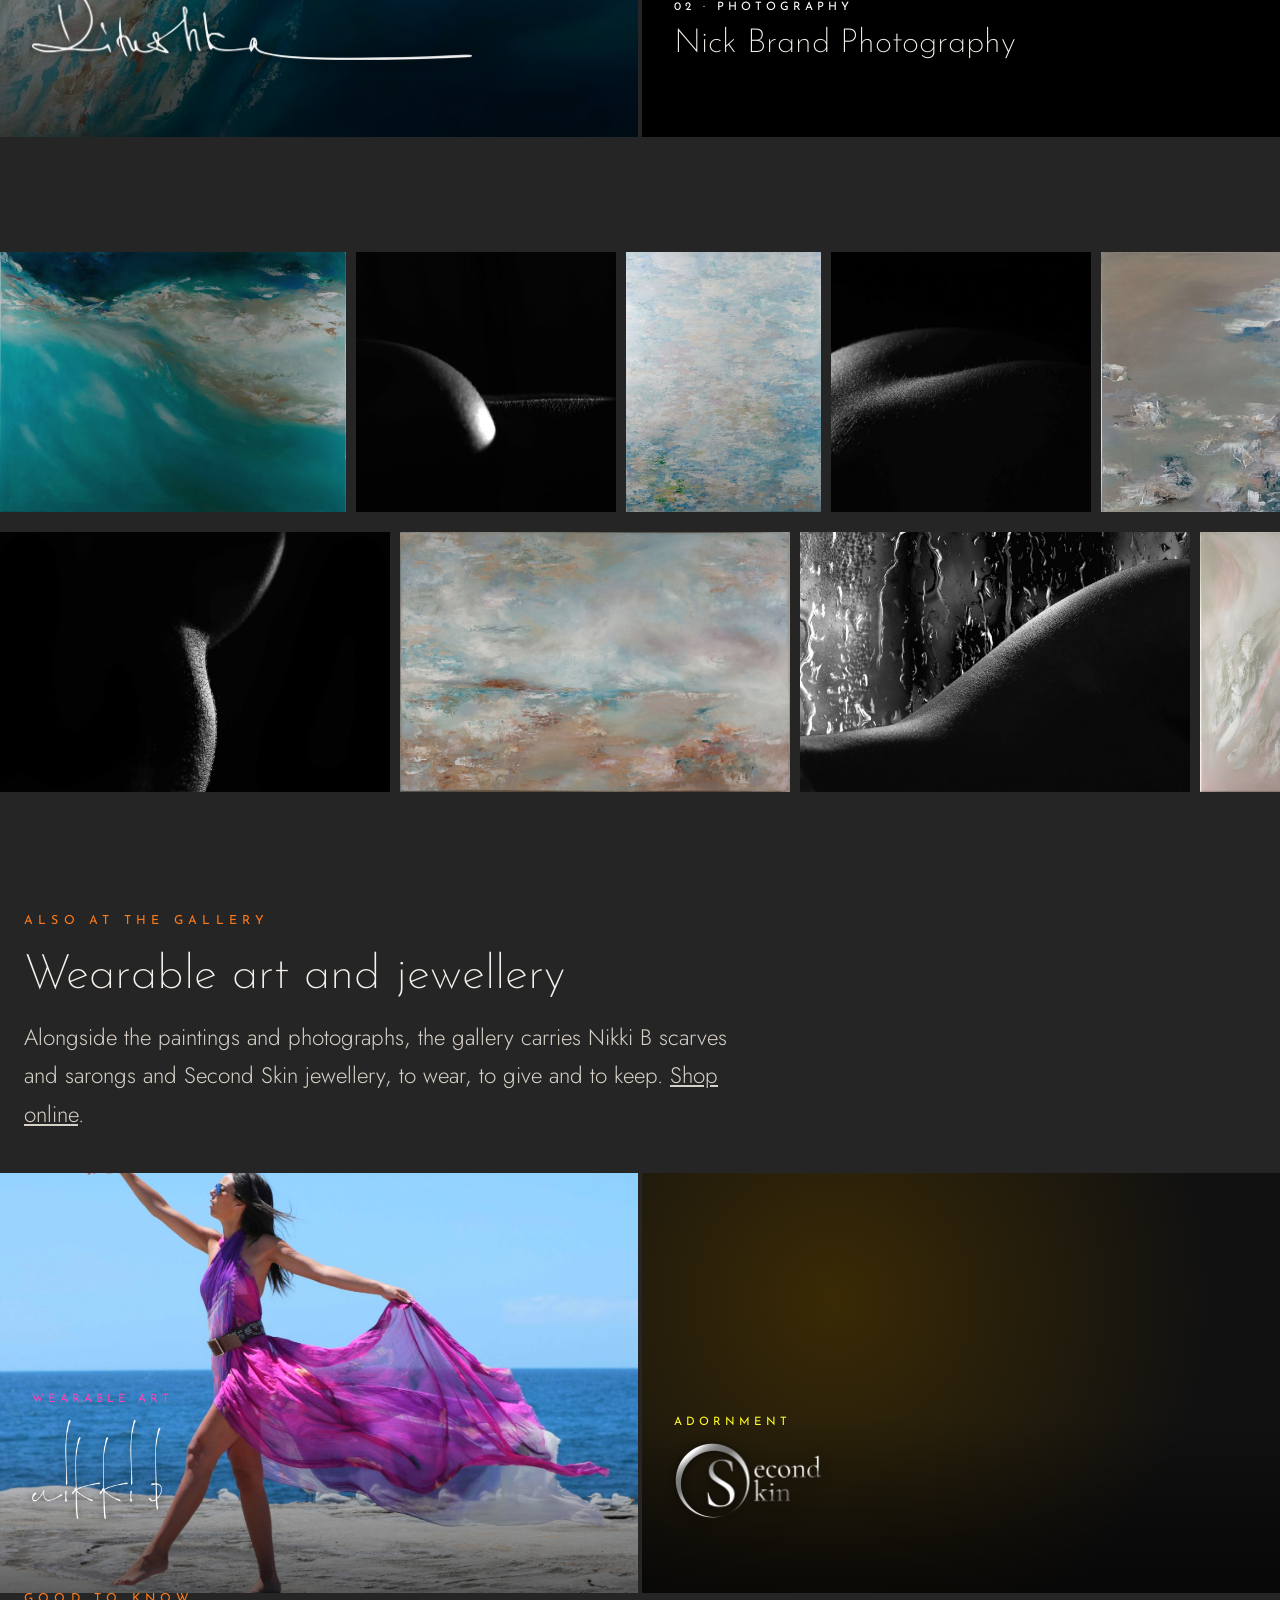
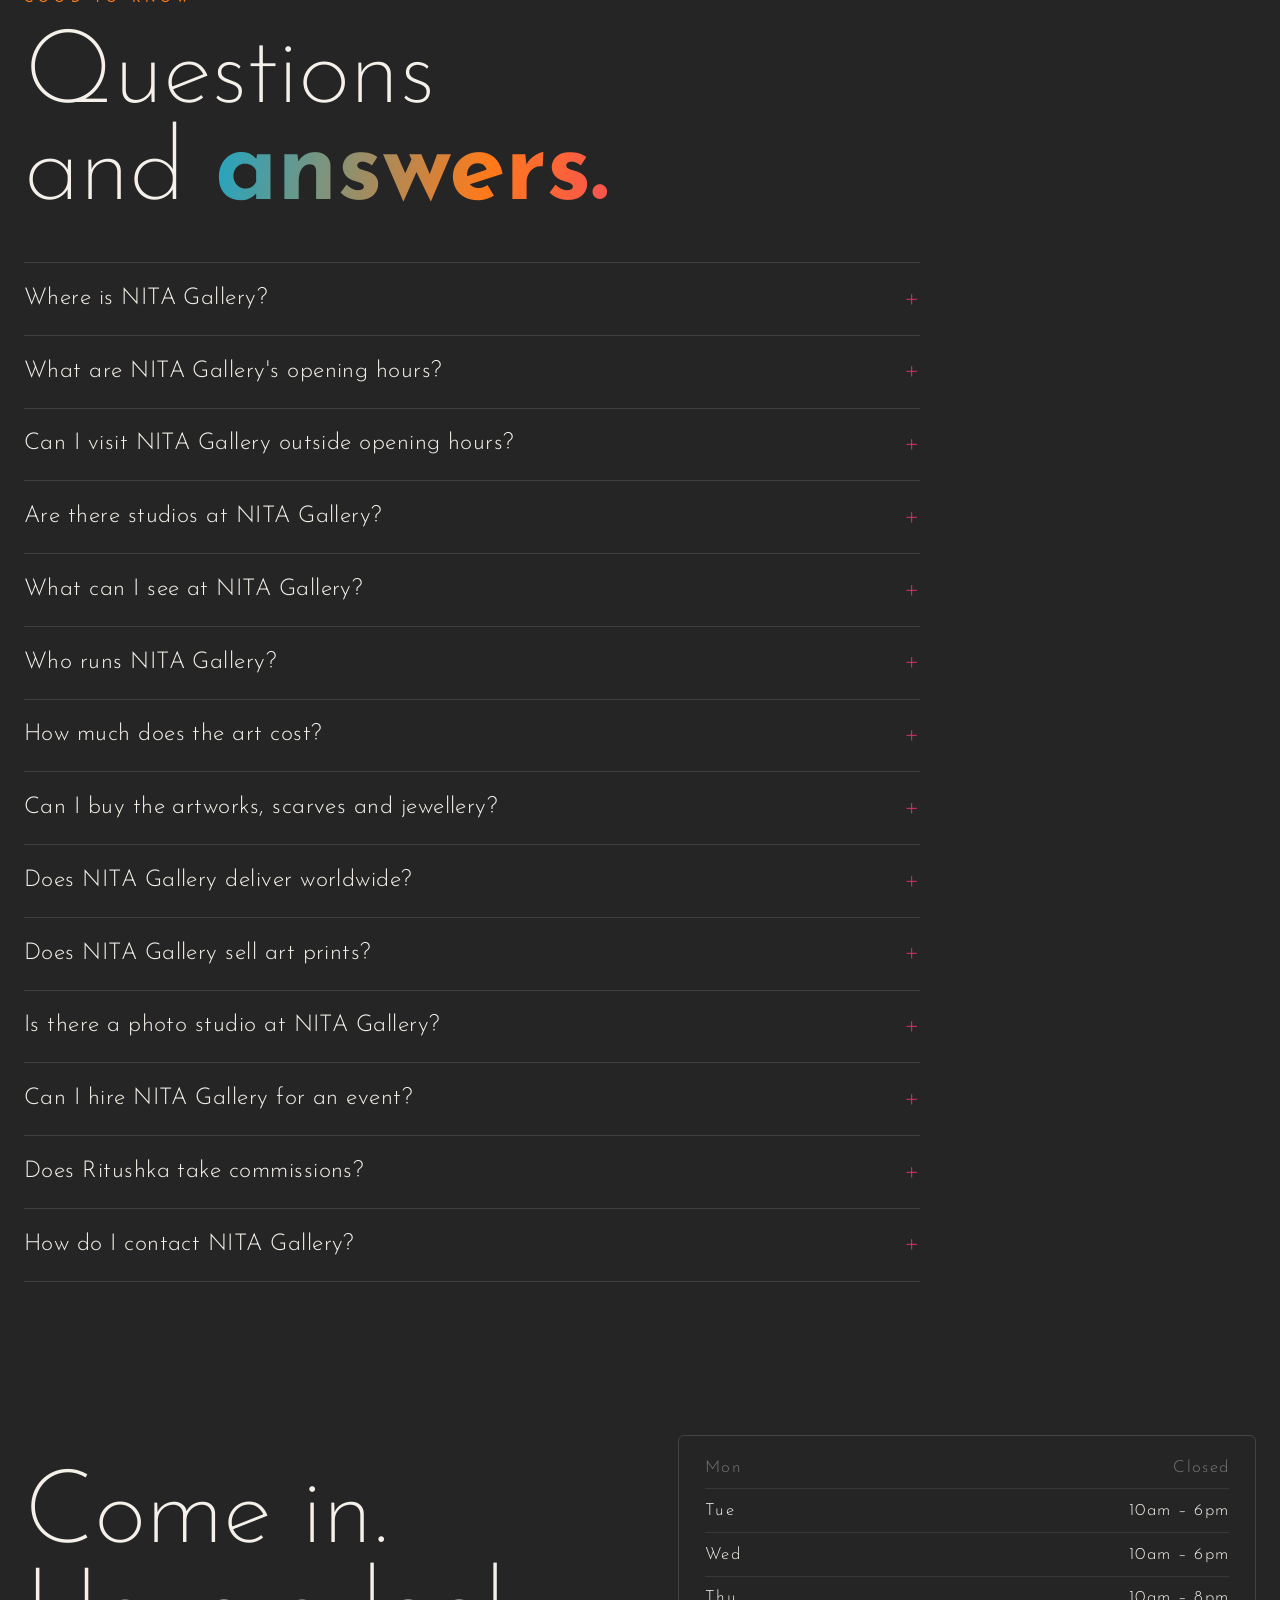
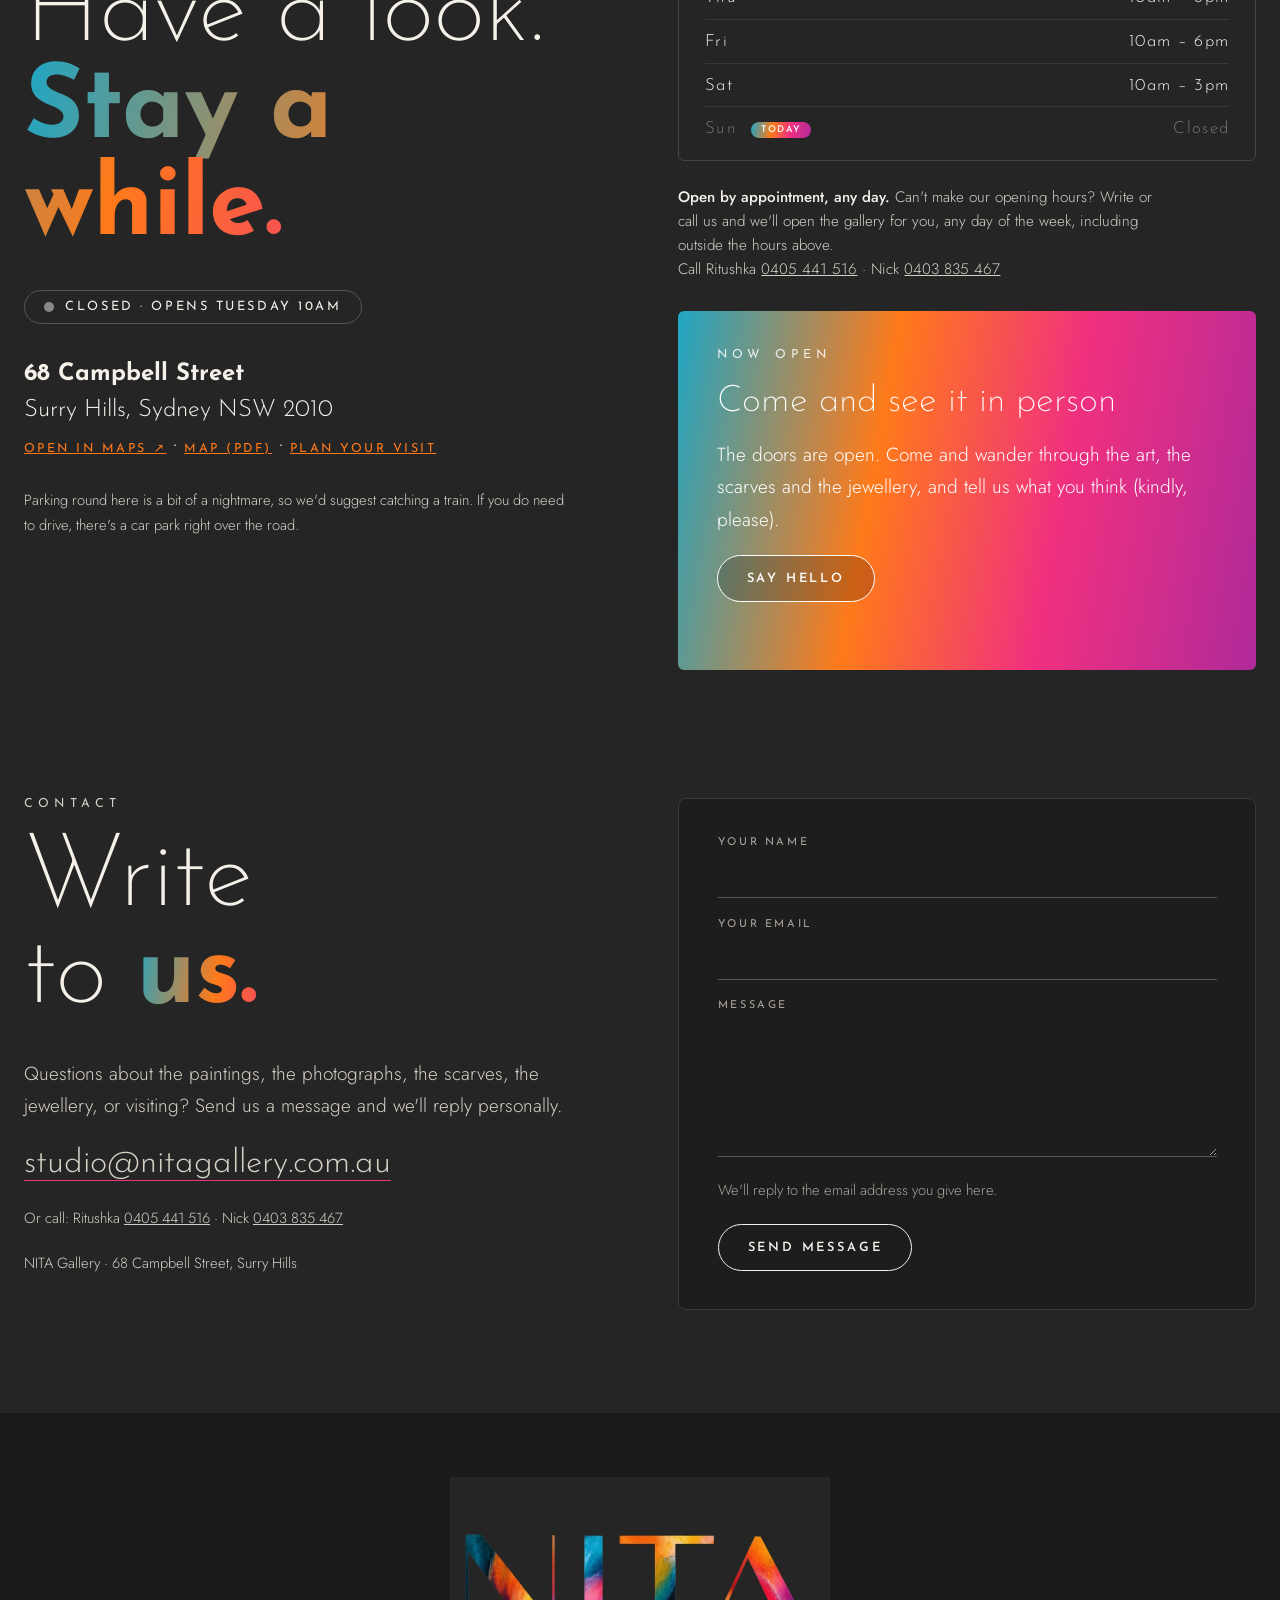
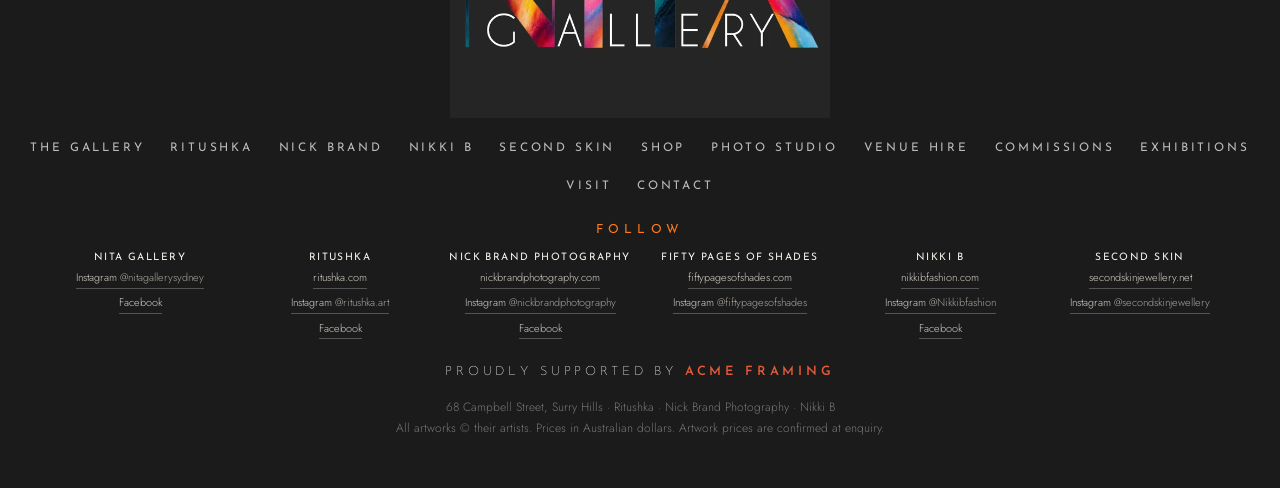
==== commit 45523111: "Add Venue hire to the top menu for the festive season Temporary: take it out of the top menu (keep t" ====
--- a/index.html
+++ b/index.html
@@ -23,7 +23,7 @@
 <link rel="preconnect" href="https://fonts.gstatic.com" crossorigin>
 <link rel="preload" as="style" href="https://fonts.googleapis.com/css2?family=Cormorant+Garamond:ital,wght@1,400;1,500&family=Josefin+Sans:wght@100;200;300;400;600;700&family=Jost:wght@300;400;500&display=swap" onload="this.onload=null;this.rel='stylesheet'">
 <noscript><link rel="stylesheet" href="https://fonts.googleapis.com/css2?family=Cormorant+Garamond:ital,wght@1,400;1,500&family=Josefin+Sans:wght@100;200;300;400;600;700&family=Jost:wght@300;400;500&display=swap"></noscript>
-<link rel="stylesheet" href="css/style.css?v=6d32a8f9">
+<link rel="stylesheet" href="css/style.css?v=615239cf">
 <link rel="stylesheet" href="css/bag.css?v=839dad2d">
 
 <script>document.documentElement.classList.add('js')</script>
@@ -39,7 +39,7 @@
 <header class="nav" id="nav">
   <a href="/" class="wordmark" aria-label="NITA Gallery — home"><img src="img/brand/nita-logo-t-s.webp" alt="NITA Gallery" width="420" height="142"></a>
   <nav class="links" id="links" aria-label="Main">
-    <a href="/" aria-current="page">The Gallery</a><a href="/ritushka">Ritushka</a><a href="/nick-brand">Nick Brand</a><a href="/nikki-b">Nikki B</a><a href="/jewellery">Second Skin</a><a href="/shop">Shop</a><a href="/exhibitions">Exhibitions</a>
+    <a href="/" aria-current="page">The Gallery</a><a href="/ritushka">Ritushka</a><a href="/nick-brand">Nick Brand</a><a href="/nikki-b">Nikki B</a><a href="/jewellery">Second Skin</a><a href="/shop">Shop</a><a href="/exhibitions">Exhibitions</a><a href="/venue-hire">Venue hire</a>
     <a href="/#visit" class="pill">Visit</a>
   </nav>
   <button class="burger" id="burger" aria-label="Menu" aria-expanded="false"><i></i><i></i></button>
--- a/css/style.css
+++ b/css/style.css
@@ -371,3 +371,6 @@
 
 /* the names ribbon on the home page keeps scrolling even when the device asks for reduced motion */
 @media (prefers-reduced-motion:reduce){.mq-track{animation:mq 40s linear infinite!important}}
+/* keep the logo full size; tighten the menu on narrower laptop screens so all links fit */
+.nav .wordmark{flex-shrink:0}
+@media (min-width:1241px) and (max-width:1440px){.links{gap:1.05rem}.links a{letter-spacing:.15em}}
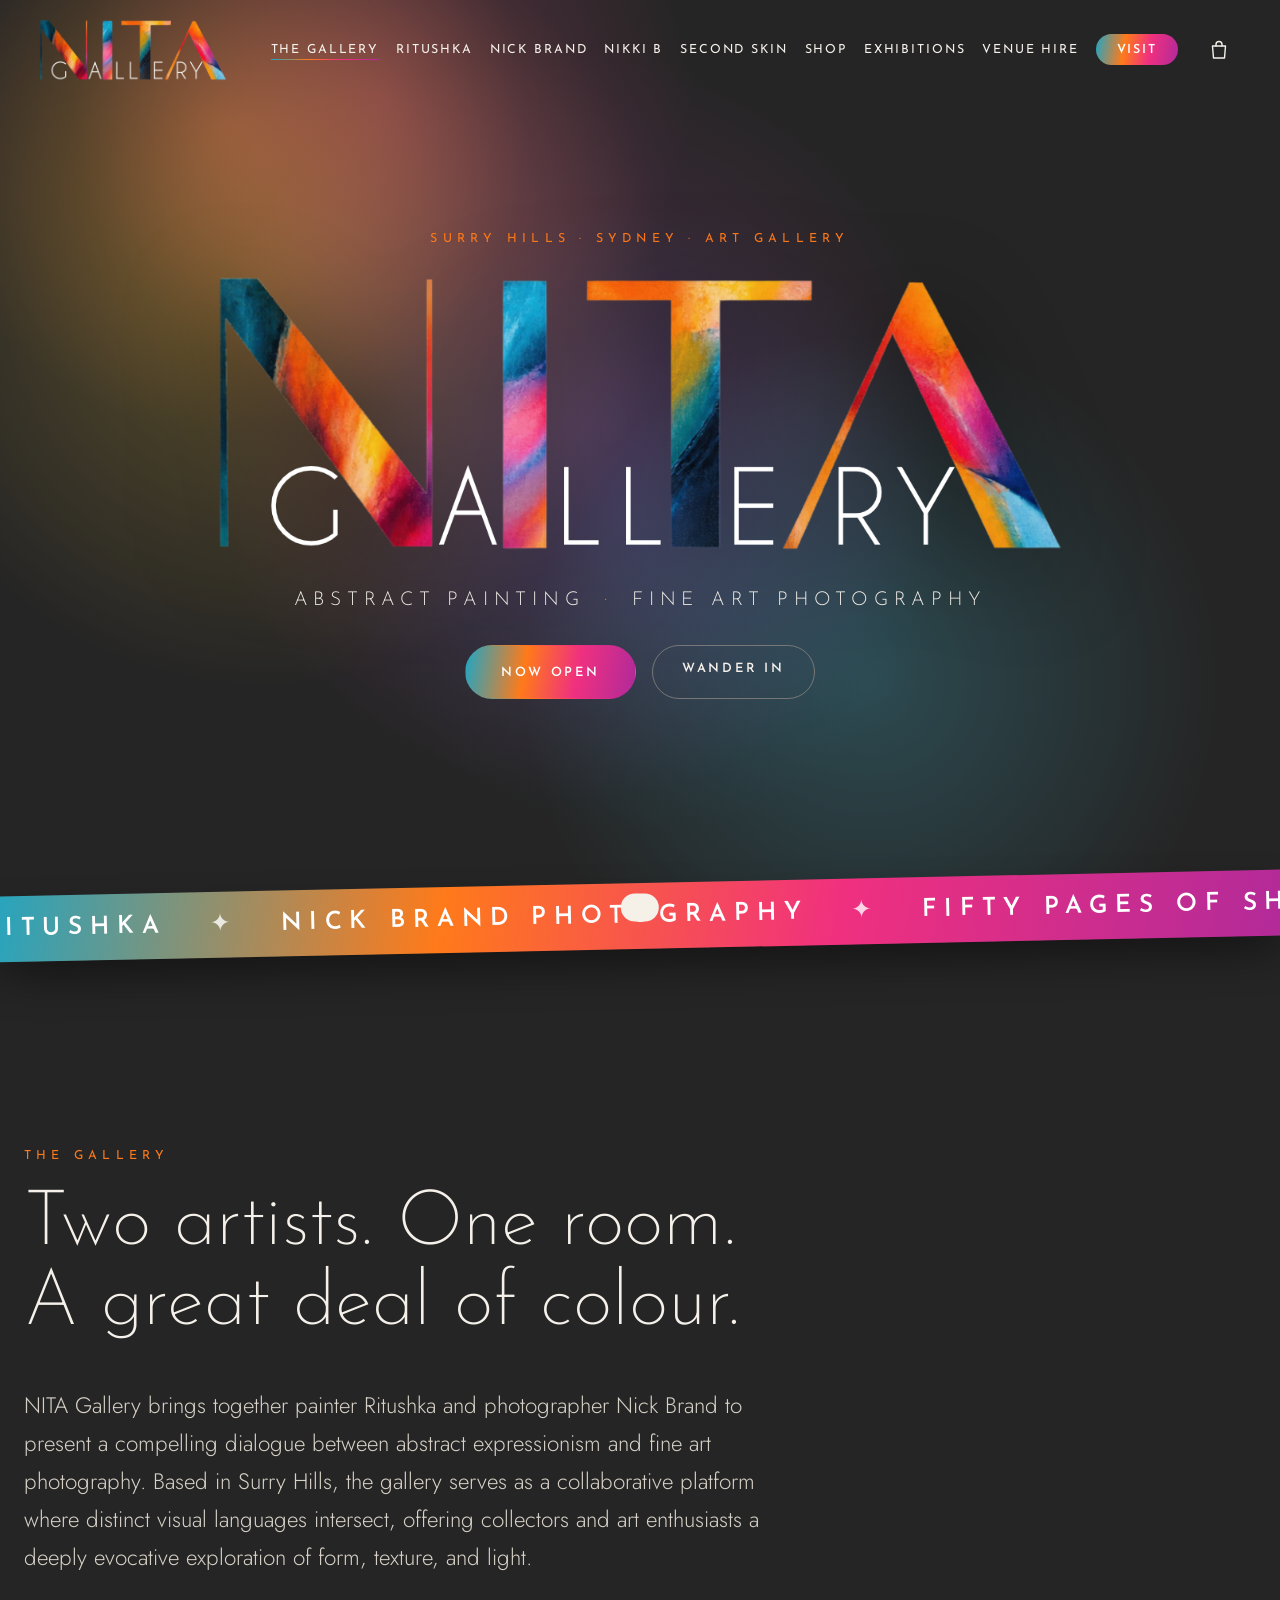
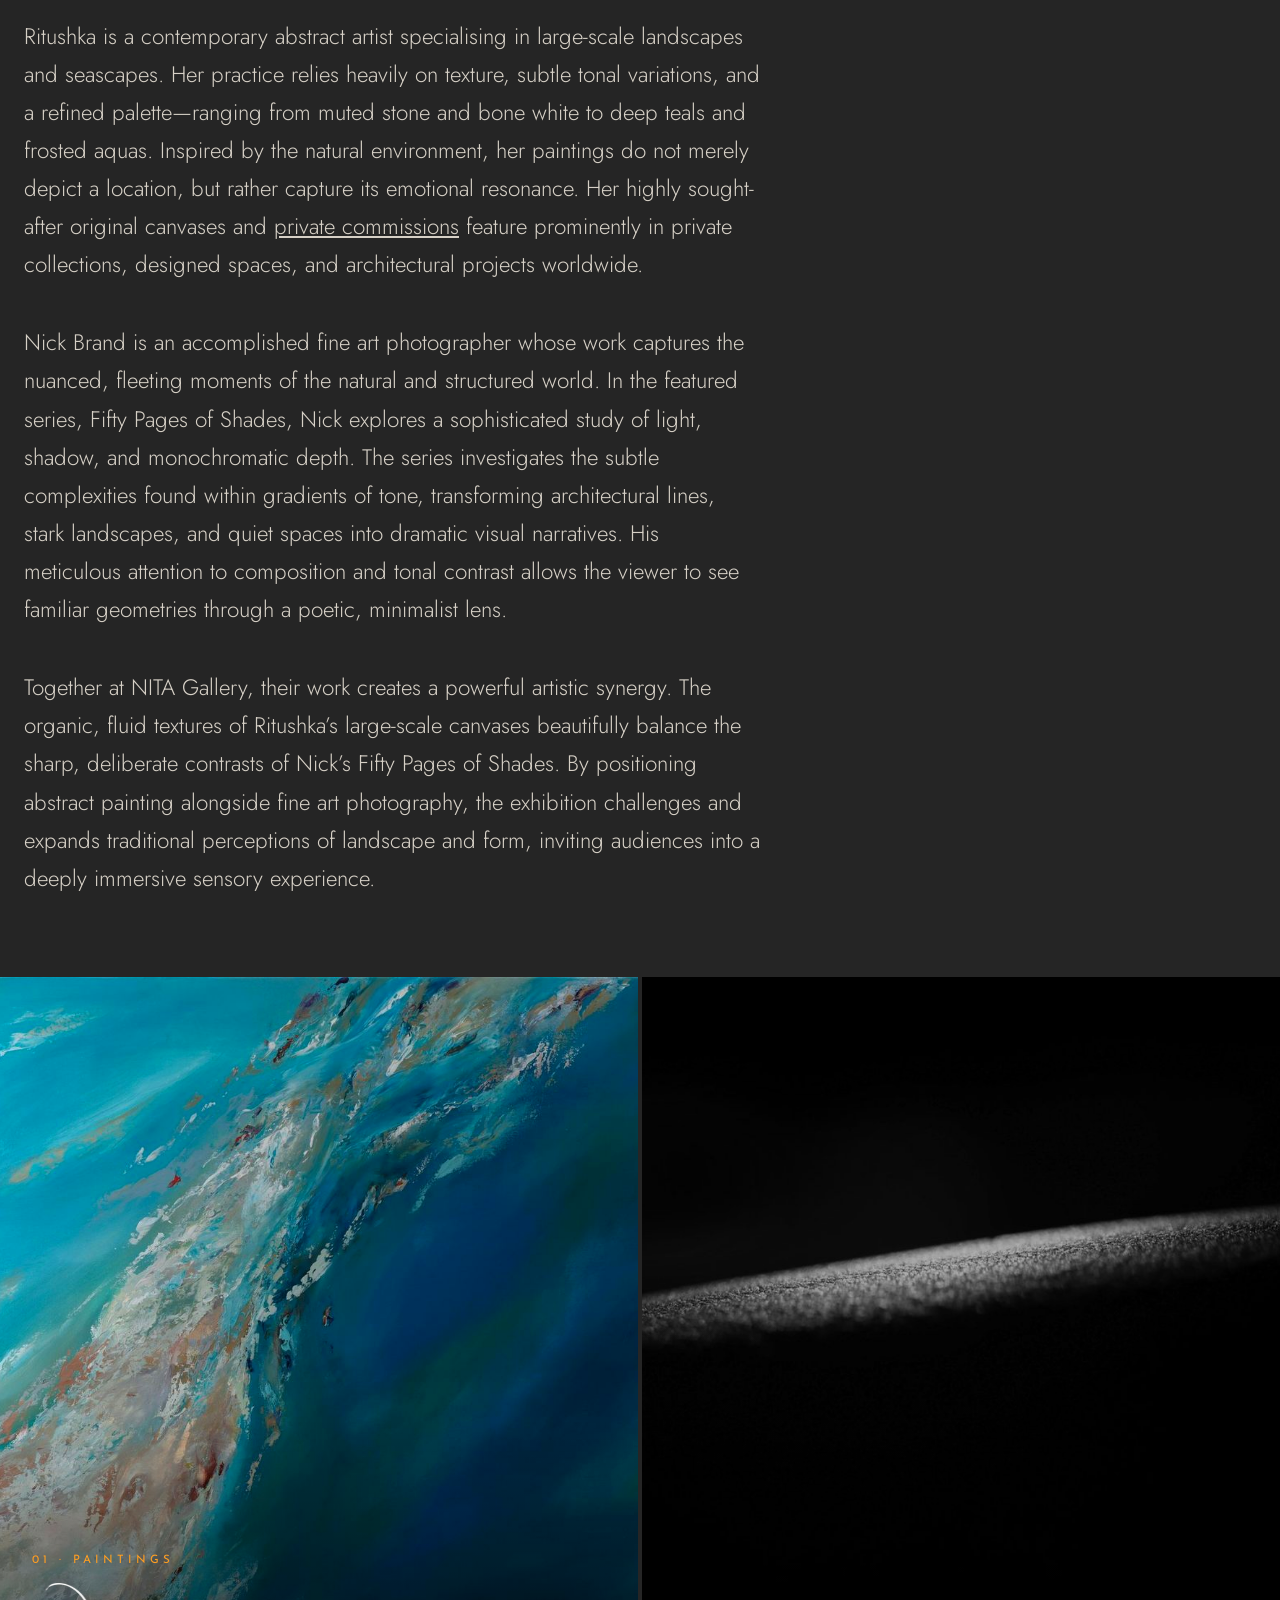
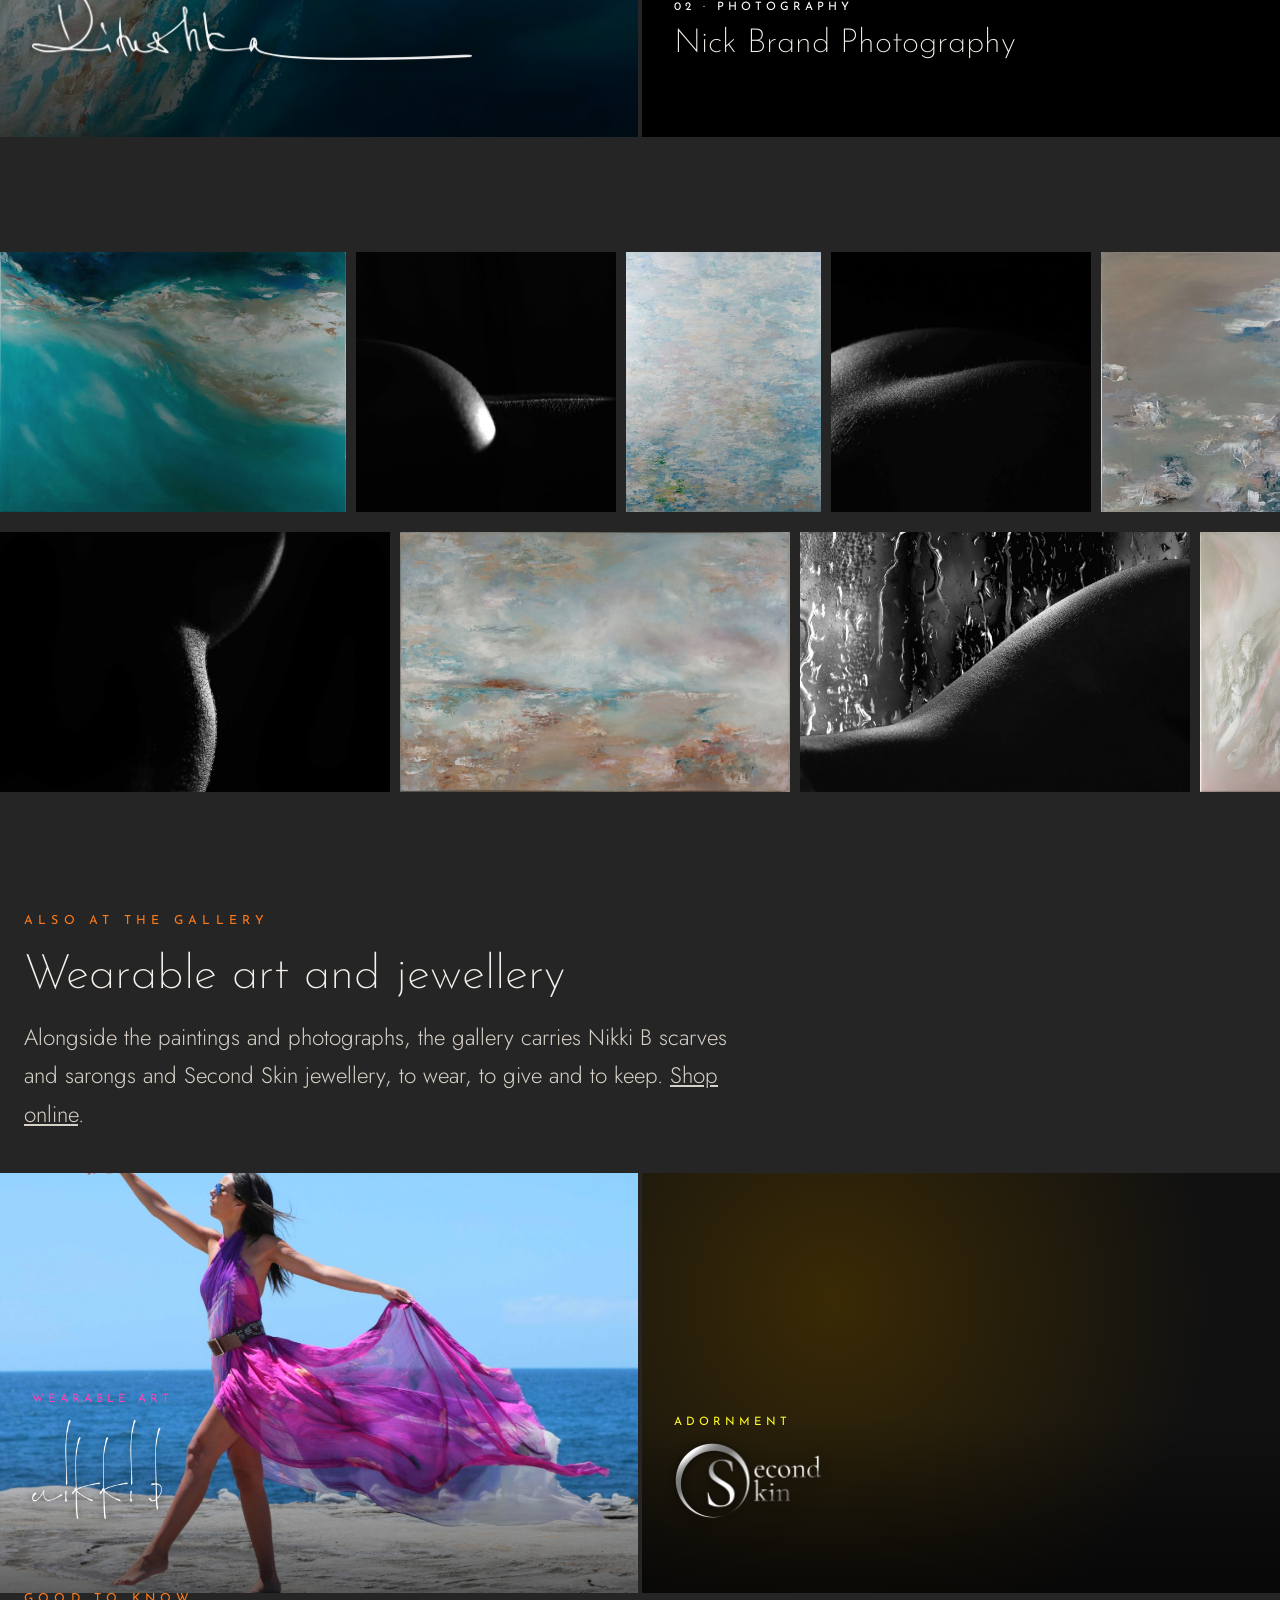
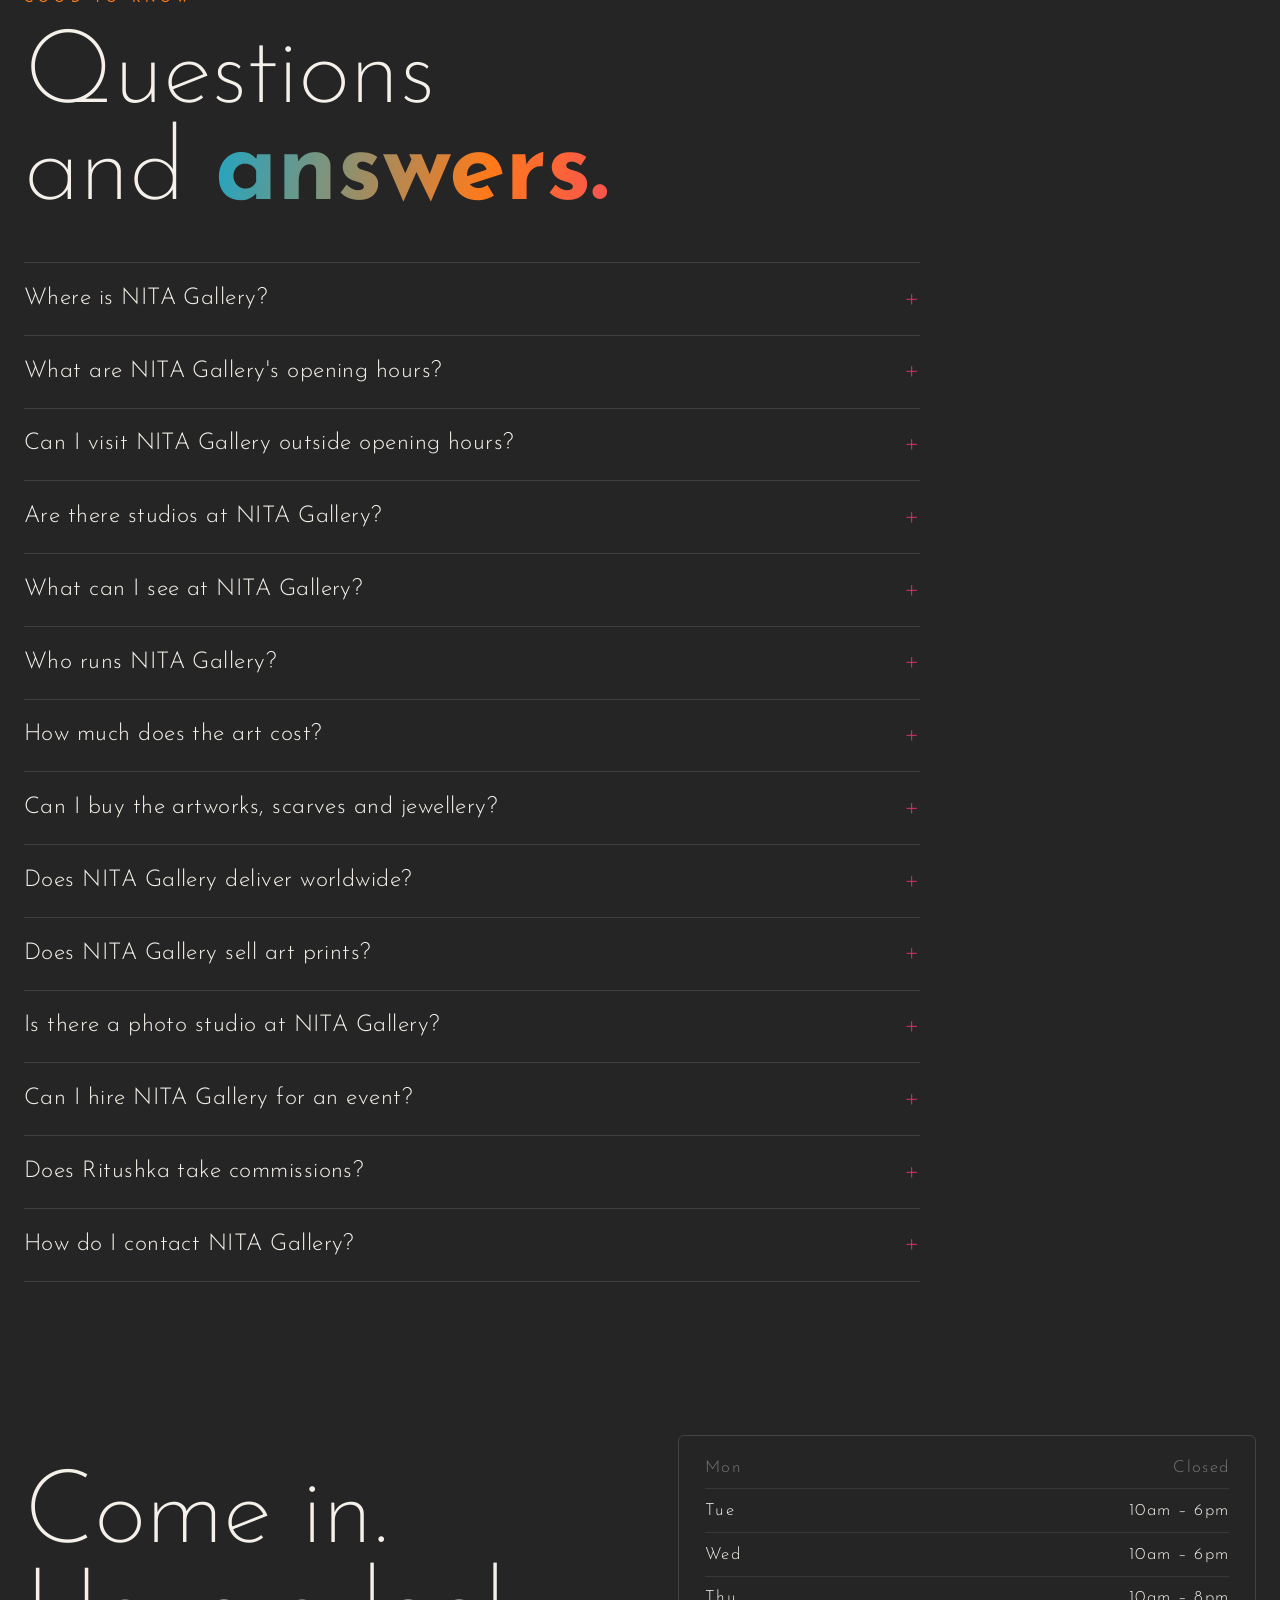
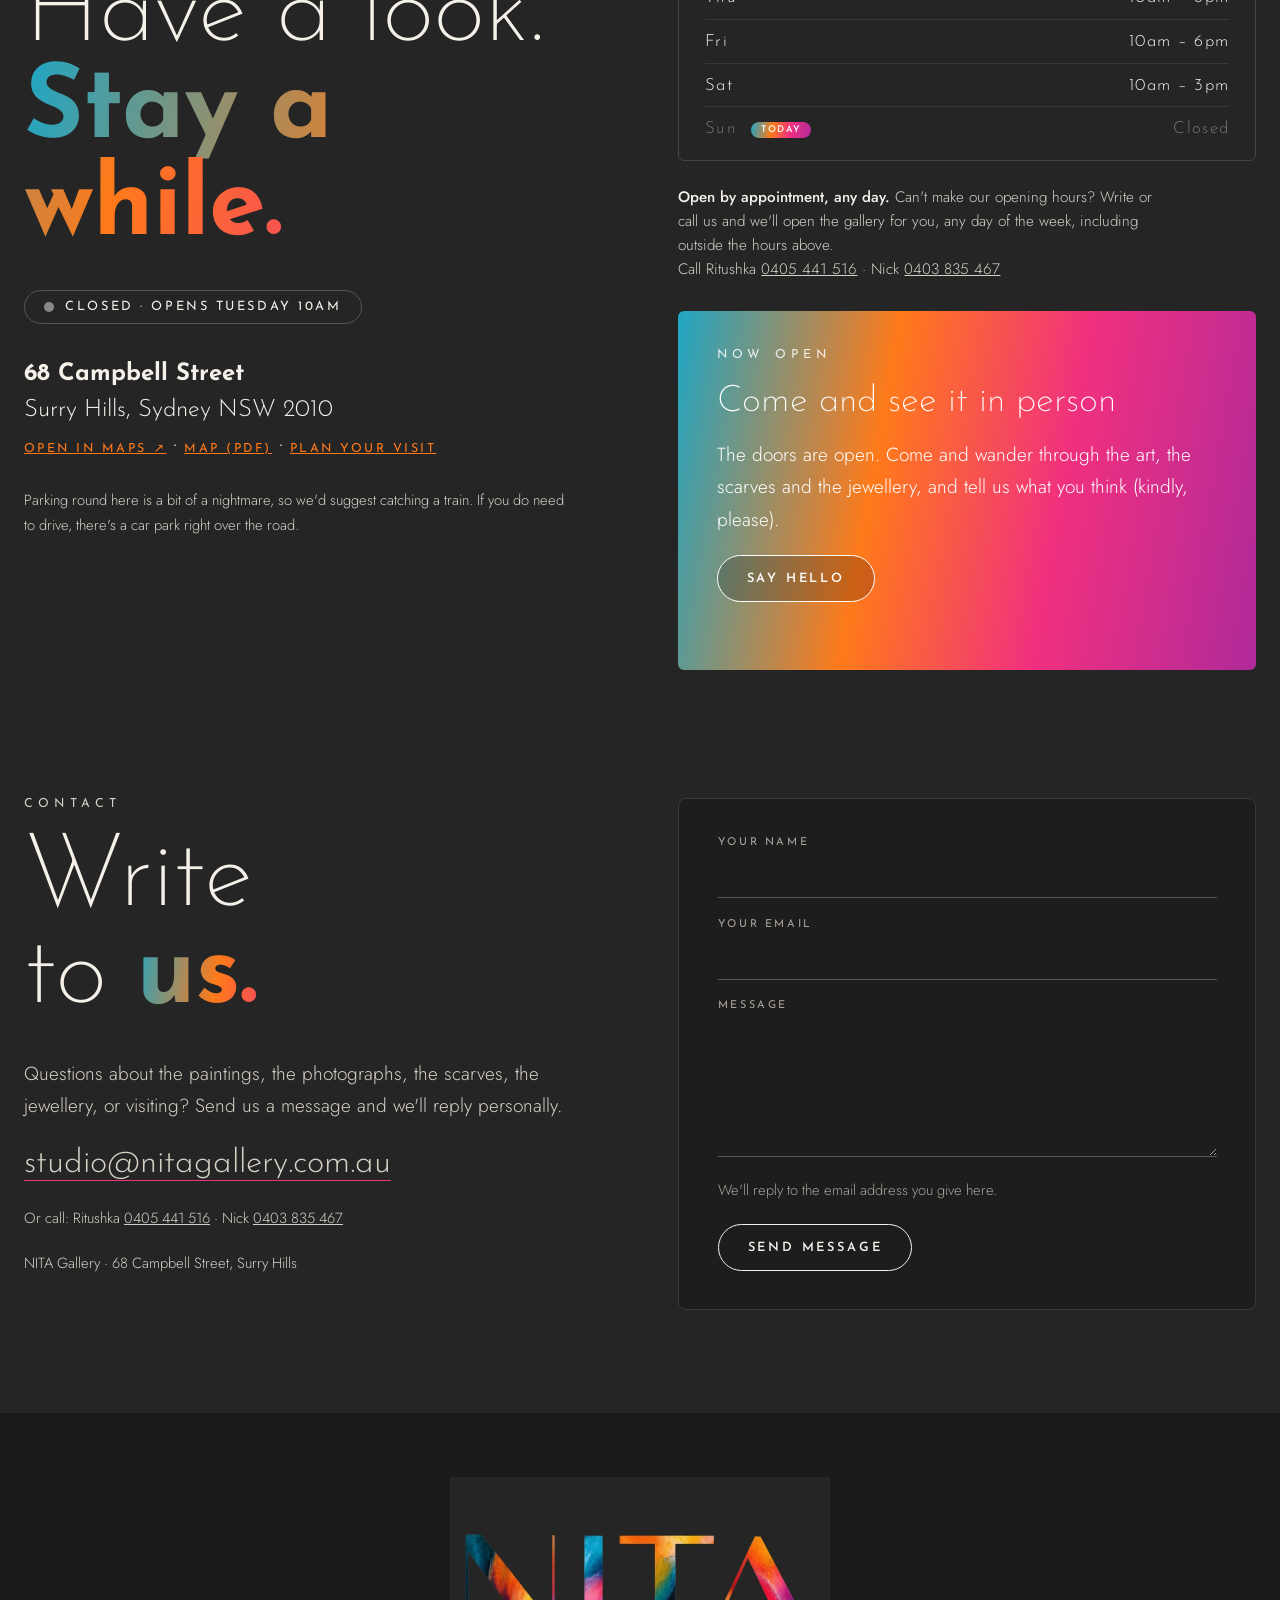
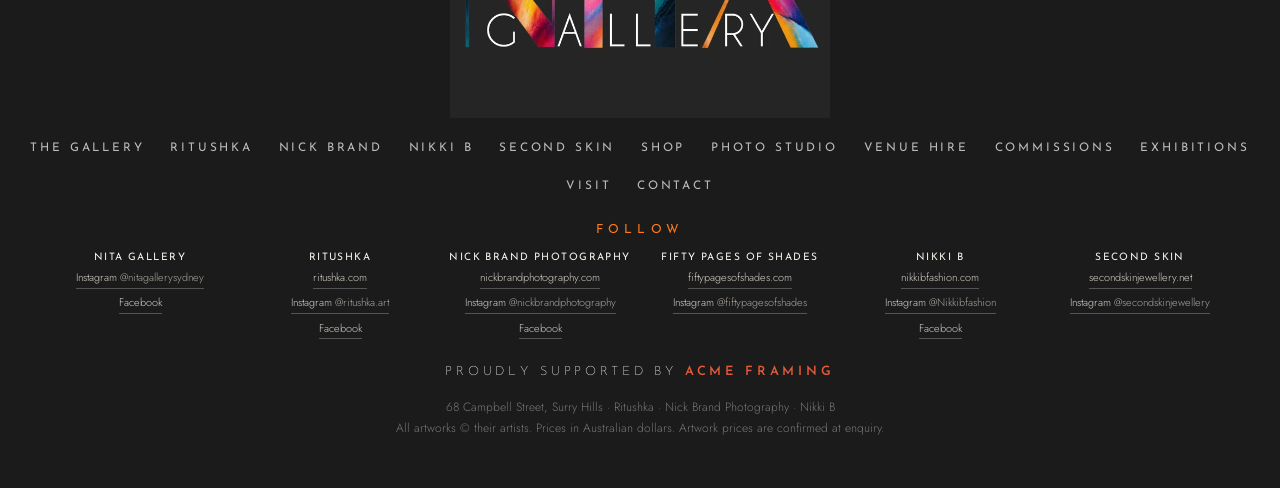
==== commit 0d1bc75a: "SEO: crawler-visible prices match the shop; richer product and gallery data - Ritushka's 25 availabl" ====
--- a/index.html
+++ b/index.html
@@ -27,7 +27,7 @@
 <link rel="stylesheet" href="css/bag.css?v=839dad2d">
 
 <script>document.documentElement.classList.add('js')</script>
-<script type="application/ld+json">{"@context":"https://schema.org","@type":"ArtGallery","@id":"https://www.nitagallery.com.au/#gallery","name":"NITA Gallery","url":"https://www.nitagallery.com.au/","logo":"https://www.nitagallery.com.au/img/brand/nita-logo-t.png","image":"https://www.nitagallery.com.au/img/brand/og.jpg","description":"Art gallery with a painting studio and a photo studio at 68 Campbell Street, Surry Hills, Sydney. Paintings, photography, scarves and jewellery. Open Tue–Sat.","email":"studio@nitagallery.com.au","telephone":["+61 405 441 516","+61 403 835 467"],"sameAs":["https://www.instagram.com/nitagallerysydney/","https://www.facebook.com/NITAgallerySydney"],"address":{"@type":"PostalAddress","streetAddress":"68 Campbell Street","addressLocality":"Surry Hills","addressRegion":"NSW","postalCode":"2010","addressCountry":"AU"},"hasMap":"https://www.google.com/maps/search/?api=1&query=68+Campbell+Street+Surry+Hills+NSW+2010","areaServed":{"@type":"City","name":"Sydney"},"openingHoursSpecification":[{"@type":"OpeningHoursSpecification","dayOfWeek":["Tuesday","Wednesday","Friday"],"opens":"10:00","closes":"18:00"},{"@type":"OpeningHoursSpecification","dayOfWeek":"Thursday","opens":"10:00","closes":"20:00"},{"@type":"OpeningHoursSpecification","dayOfWeek":"Saturday","opens":"10:00","closes":"15:00"}],"founder":[{"@type":"Person","name":"Ritushka"},{"@type":"Person","name":"Nick Brand"}],"knowsAbout":["Abstract painting","Fine-art photography","Wearable art","Jewellery"],"department":[{"@type":"LocalBusiness","name":"Ritushka painting studio at NITA Gallery","description":"Painting studio of abstract artist Ritushka.","address":{"@type":"PostalAddress","streetAddress":"68 Campbell Street","addressLocality":"Surry Hills","addressRegion":"NSW","postalCode":"2010","addressCountry":"AU"},"founder":{"@type":"Person","name":"Ritushka"}},{"@type":"LocalBusiness","name":"Nick Brand Photography studio at NITA Gallery","description":"Photo studio of fine-art photographer Nick Brand.","address":{"@type":"PostalAddress","streetAddress":"68 Campbell Street","addressLocality":"Surry Hills","addressRegion":"NSW","postalCode":"2010","addressCountry":"AU"},"founder":{"@type":"Person","name":"Nick Brand"}}]}</script><script type="application/ld+json">{"@context":"https://schema.org","@type":"WebSite","@id":"https://www.nitagallery.com.au/#website","name":"NITA Gallery","url":"https://www.nitagallery.com.au/","inLanguage":"en-AU","publisher":{"@id":"https://www.nitagallery.com.au/#gallery"}}</script><script type="application/ld+json">{"@context":"https://schema.org","@type":"FAQPage","mainEntity":[{"@type":"Question","name":"Where is NITA Gallery?","acceptedAnswer":{"@type":"Answer","text":"NITA Gallery is at 68 Campbell Street, Surry Hills, Sydney NSW 2010. Parking nearby is difficult, so catching a train is suggested; if you do need to drive, there is a car park right across the road."}},{"@type":"Question","name":"What are NITA Gallery's opening hours?","acceptedAnswer":{"@type":"Answer","text":"NITA Gallery is open Tuesday and Wednesday 10am to 6pm, Thursday 10am to 8pm, Friday 10am to 6pm and Saturday 10am to 3pm. It is closed on Sunday and Monday, but the gallery is open by appointment any day, including outside these hours. To arrange a visit, call Ritushka on 0405 441 516 or Nick on 0403 835 467, or write to studio@nitagallery.com.au."}},{"@type":"Question","name":"Can I visit NITA Gallery outside opening hours?","acceptedAnswer":{"@type":"Answer","text":"Yes. NITA Gallery is open by appointment any day of the week, including outside the advertised opening hours. Call Ritushka on 0405 441 516 or Nick on 0403 835 467, or write to studio@nitagallery.com.au, to arrange a time."}},{"@type":"Question","name":"Are there studios at NITA Gallery?","acceptedAnswer":{"@type":"Answer","text":"Yes. Ritushka runs a painting studio and Nick Brand runs a photo studio at NITA Gallery, 68 Campbell Street, Surry Hills. To ask about either studio, write to studio@nitagallery.com.au or visit during opening hours."}},{"@type":"Question","name":"What can I see at NITA Gallery?","acceptedAnswer":{"@type":"Answer","text":"NITA Gallery shows abstract paintings by Ritushka, fine-art black-and-white photography by Nick Brand Photography (the Fifty Pages of Shades series), wearable art in the form of scarves and sarongs from the Nikki B label, and a cabinet of jewellery."}},{"@type":"Question","name":"Who runs NITA Gallery?","acceptedAnswer":{"@type":"Answer","text":"NITA Gallery was opened by two artists: Ritushka, an abstract painter who runs a painting studio there, and Nick Brand, a Sydney fine-art photographer with more than twenty years' experience who runs a photo studio there. It is named for the two of them."}},{"@type":"Question","name":"How much does the art cost?","acceptedAnswer":{"@type":"Answer","text":"Prices are in Australian dollars. Ritushka's available original paintings are currently from A$1,450 to A$5,250 framed. Nick Brand Photography's Fifty Pages of Shades limited editions of 50 are priced by the size of print, so please inquire. Nikki B scarves and sarongs are AUD $120 each, and Second Skin jewellery prices are shown on each piece in the shop. Artwork prices are confirmed at enquiry."}},{"@type":"Question","name":"Can I buy the artworks, scarves and jewellery?","acceptedAnswer":{"@type":"Answer","text":"Yes. Paintings, Fifty Pages of Shades, Second Skin jewellery and Nikki B scarves and sarongs can be bought online in the shop at https://www.nitagallery.com.au/shop, or in the gallery at 68 Campbell Street. For anything priced on enquiry, visit the gallery or write to studio@nitagallery.com.au."}},{"@type":"Question","name":"Does NITA Gallery deliver worldwide?","acceptedAnswer":{"@type":"Answer","text":"Yes. The online shop delivers worldwide. The delivery price depends on the country, and you can see it in your cart before you pay. Payment is taken securely by Stripe, in Australian dollars."}},{"@type":"Question","name":"Does NITA Gallery sell art prints?","acceptedAnswer":{"@type":"Answer","text":"Yes. Ritushka's limited edition prints are sold in the online shop at https://www.nitagallery.com.au/shop. Each is an archival pigment giclee on cotton rag paper, hand-signed and numbered, in sizes from small to large, from AUD $100 unframed, printed to order in Sydney."}},{"@type":"Question","name":"Is there a photo studio at NITA Gallery?","acceptedAnswer":{"@type":"Answer","text":"Yes. Nick Brand Photography runs a working photo studio inside NITA Gallery at 68 Campbell Street, Surry Hills, where you can book a portrait session. See https://www.nitagallery.com.au/photo-studio."}},{"@type":"Question","name":"Can I hire NITA Gallery for an event?","acceptedAnswer":{"@type":"Answer","text":"Yes. NITA Gallery at 68 Campbell Street, Surry Hills can be hired for private events, Christmas parties, launches, workshops and photo shoots, for up to 40 guests, from $120 an hour. See https://www.nitagallery.com.au/venue-hire."}},{"@type":"Question","name":"Does Ritushka take commissions?","acceptedAnswer":{"@type":"Answer","text":"Yes. Ritushka paints commissioned abstract paintings for collectors, interior designers, corporate clients, hotels and hospitality venues. See https://www.nitagallery.com.au/commissions."}},{"@type":"Question","name":"How do I contact NITA Gallery?","acceptedAnswer":{"@type":"Answer","text":"Email studio@nitagallery.com.au, use the contact form on this page, or visit 68 Campbell Street, Surry Hills during opening hours."}}]}</script></head>
+<script type="application/ld+json">{"@context":"https://schema.org","@type":"ArtGallery","@id":"https://www.nitagallery.com.au/#gallery","name":"NITA Gallery","url":"https://www.nitagallery.com.au/","logo":"https://www.nitagallery.com.au/img/brand/nita-logo-t.png","image":"https://www.nitagallery.com.au/img/brand/og.jpg","description":"Art gallery with a painting studio and a photo studio at 68 Campbell Street, Surry Hills, Sydney. Paintings, photography, scarves and jewellery, plus venue hire for events of up to 40 guests. Open Tue–Sat.","email":"studio@nitagallery.com.au","telephone":["+61 405 441 516","+61 403 835 467"],"sameAs":["https://www.instagram.com/nitagallerysydney/","https://www.facebook.com/NITAgallerySydney"],"address":{"@type":"PostalAddress","streetAddress":"68 Campbell Street","addressLocality":"Surry Hills","addressRegion":"NSW","postalCode":"2010","addressCountry":"AU"},"hasMap":"https://www.google.com/maps/search/?api=1&query=68+Campbell+Street+Surry+Hills+NSW+2010","areaServed":{"@type":"City","name":"Sydney"},"openingHoursSpecification":[{"@type":"OpeningHoursSpecification","dayOfWeek":["Tuesday","Wednesday","Friday"],"opens":"10:00","closes":"18:00"},{"@type":"OpeningHoursSpecification","dayOfWeek":"Thursday","opens":"10:00","closes":"20:00"},{"@type":"OpeningHoursSpecification","dayOfWeek":"Saturday","opens":"10:00","closes":"15:00"}],"founder":[{"@type":"Person","name":"Ritushka"},{"@type":"Person","name":"Nick Brand"}],"knowsAbout":["Abstract painting","Fine-art photography","Wearable art","Jewellery","Event venue hire"],"department":[{"@type":"LocalBusiness","name":"Ritushka painting studio at NITA Gallery","description":"Painting studio of abstract artist Ritushka.","address":{"@type":"PostalAddress","streetAddress":"68 Campbell Street","addressLocality":"Surry Hills","addressRegion":"NSW","postalCode":"2010","addressCountry":"AU"},"founder":{"@type":"Person","name":"Ritushka"}},{"@type":"LocalBusiness","name":"Nick Brand Photography studio at NITA Gallery","description":"Photo studio of fine-art photographer Nick Brand.","address":{"@type":"PostalAddress","streetAddress":"68 Campbell Street","addressLocality":"Surry Hills","addressRegion":"NSW","postalCode":"2010","addressCountry":"AU"},"founder":{"@type":"Person","name":"Nick Brand"}}],"currenciesAccepted":"AUD","makesOffer":[{"@type":"Offer","itemOffered":{"@id":"https://www.nitagallery.com.au/venue-hire#service"}},{"@type":"Offer","itemOffered":{"@id":"https://www.nitagallery.com.au/photo-studio#service"}},{"@type":"Offer","itemOffered":{"@id":"https://www.nitagallery.com.au/commissions#service"}}]}</script><script type="application/ld+json">{"@context":"https://schema.org","@type":"WebSite","@id":"https://www.nitagallery.com.au/#website","name":"NITA Gallery","url":"https://www.nitagallery.com.au/","inLanguage":"en-AU","publisher":{"@id":"https://www.nitagallery.com.au/#gallery"}}</script><script type="application/ld+json">{"@context":"https://schema.org","@type":"FAQPage","mainEntity":[{"@type":"Question","name":"Where is NITA Gallery?","acceptedAnswer":{"@type":"Answer","text":"NITA Gallery is at 68 Campbell Street, Surry Hills, Sydney NSW 2010. Parking nearby is difficult, so catching a train is suggested; if you do need to drive, there is a car park right across the road."}},{"@type":"Question","name":"What are NITA Gallery's opening hours?","acceptedAnswer":{"@type":"Answer","text":"NITA Gallery is open Tuesday and Wednesday 10am to 6pm, Thursday 10am to 8pm, Friday 10am to 6pm and Saturday 10am to 3pm. It is closed on Sunday and Monday, but the gallery is open by appointment any day, including outside these hours. To arrange a visit, call Ritushka on 0405 441 516 or Nick on 0403 835 467, or write to studio@nitagallery.com.au."}},{"@type":"Question","name":"Can I visit NITA Gallery outside opening hours?","acceptedAnswer":{"@type":"Answer","text":"Yes. NITA Gallery is open by appointment any day of the week, including outside the advertised opening hours. Call Ritushka on 0405 441 516 or Nick on 0403 835 467, or write to studio@nitagallery.com.au, to arrange a time."}},{"@type":"Question","name":"Are there studios at NITA Gallery?","acceptedAnswer":{"@type":"Answer","text":"Yes. Ritushka runs a painting studio and Nick Brand runs a photo studio at NITA Gallery, 68 Campbell Street, Surry Hills. To ask about either studio, write to studio@nitagallery.com.au or visit during opening hours."}},{"@type":"Question","name":"What can I see at NITA Gallery?","acceptedAnswer":{"@type":"Answer","text":"NITA Gallery shows abstract paintings by Ritushka, fine-art black-and-white photography by Nick Brand Photography (the Fifty Pages of Shades series), wearable art in the form of scarves and sarongs from the Nikki B label, and a cabinet of jewellery."}},{"@type":"Question","name":"Who runs NITA Gallery?","acceptedAnswer":{"@type":"Answer","text":"NITA Gallery was opened by two artists: Ritushka, an abstract painter who runs a painting studio there, and Nick Brand, a Sydney fine-art photographer with more than twenty years' experience who runs a photo studio there. It is named for the two of them."}},{"@type":"Question","name":"How much does the art cost?","acceptedAnswer":{"@type":"Answer","text":"Prices are in Australian dollars. Ritushka's available original paintings are currently from A$950 to A$2,950. Nick Brand Photography's Fifty Pages of Shades limited editions of 50 are priced by the size of print, so please inquire. Nikki B scarves and sarongs are AUD $120 each, and Second Skin jewellery prices are shown on each piece in the shop. Artwork prices are confirmed at enquiry."}},{"@type":"Question","name":"Can I buy the artworks, scarves and jewellery?","acceptedAnswer":{"@type":"Answer","text":"Yes. Paintings, Fifty Pages of Shades, Second Skin jewellery and Nikki B scarves and sarongs can be bought online in the shop at https://www.nitagallery.com.au/shop, or in the gallery at 68 Campbell Street. For anything priced on enquiry, visit the gallery or write to studio@nitagallery.com.au."}},{"@type":"Question","name":"Does NITA Gallery deliver worldwide?","acceptedAnswer":{"@type":"Answer","text":"Yes. The online shop delivers worldwide. The delivery price depends on the country, and you can see it in your cart before you pay. Payment is taken securely by Stripe, in Australian dollars."}},{"@type":"Question","name":"Does NITA Gallery sell art prints?","acceptedAnswer":{"@type":"Answer","text":"Yes. Ritushka's limited edition prints are sold in the online shop at https://www.nitagallery.com.au/shop. Each is an archival pigment giclee on cotton rag paper, hand-signed and numbered, in sizes from small to large, from AUD $100 unframed, printed to order in Sydney."}},{"@type":"Question","name":"Is there a photo studio at NITA Gallery?","acceptedAnswer":{"@type":"Answer","text":"Yes. Nick Brand Photography runs a working photo studio inside NITA Gallery at 68 Campbell Street, Surry Hills, where you can book a portrait session. See https://www.nitagallery.com.au/photo-studio."}},{"@type":"Question","name":"Can I hire NITA Gallery for an event?","acceptedAnswer":{"@type":"Answer","text":"Yes. NITA Gallery at 68 Campbell Street, Surry Hills can be hired for private events, Christmas parties, launches, workshops and photo shoots, for up to 40 guests, from $120 an hour. See https://www.nitagallery.com.au/venue-hire."}},{"@type":"Question","name":"Does Ritushka take commissions?","acceptedAnswer":{"@type":"Answer","text":"Yes. Ritushka paints commissioned abstract paintings for collectors, interior designers, corporate clients, hotels and hospitality venues. See https://www.nitagallery.com.au/commissions."}},{"@type":"Question","name":"How do I contact NITA Gallery?","acceptedAnswer":{"@type":"Answer","text":"Email studio@nitagallery.com.au, use the contact form on this page, or visit 68 Campbell Street, Surry Hills during opening hours."}}]}</script></head>
 <body class="t-home">
 <div class="loader" id="loader" aria-hidden="true">
   <img src="img/brand/nita-logo.webp" alt="">
@@ -124,7 +124,7 @@
   <div class="wrap">
     <p class="kicker rv">Good to know</p>
     <h2 class="big rv" id="faqh">Questions<br>and <em>answers.</em></h2>
-    <div class="qa-list rv"><details class="qa"><summary>Where is NITA Gallery?</summary><p>NITA Gallery is at 68 Campbell Street, Surry Hills, Sydney NSW 2010. Parking nearby is difficult, so catching a train is suggested; if you do need to drive, there is a car park right across the road.</p></details><details class="qa"><summary>What are NITA Gallery&#x27;s opening hours?</summary><p>NITA Gallery is open Tuesday and Wednesday 10am to 6pm, Thursday 10am to 8pm, Friday 10am to 6pm and Saturday 10am to 3pm. It is closed on Sunday and Monday, but the gallery is open by appointment any day, including outside these hours. To arrange a visit, call Ritushka on 0405 441 516 or Nick on 0403 835 467, or write to studio@nitagallery.com.au.</p></details><details class="qa"><summary>Can I visit NITA Gallery outside opening hours?</summary><p>Yes. NITA Gallery is open by appointment any day of the week, including outside the advertised opening hours. Call Ritushka on 0405 441 516 or Nick on 0403 835 467, or write to studio@nitagallery.com.au, to arrange a time.</p></details><details class="qa"><summary>Are there studios at NITA Gallery?</summary><p>Yes. Ritushka runs a painting studio and Nick Brand runs a photo studio at NITA Gallery, 68 Campbell Street, Surry Hills. To ask about either studio, write to studio@nitagallery.com.au or visit during opening hours.</p></details><details class="qa"><summary>What can I see at NITA Gallery?</summary><p>NITA Gallery shows abstract paintings by Ritushka, fine-art black-and-white photography by Nick Brand Photography (the Fifty Pages of Shades series), wearable art in the form of scarves and sarongs from the Nikki B label, and a cabinet of jewellery.</p></details><details class="qa"><summary>Who runs NITA Gallery?</summary><p>NITA Gallery was opened by two artists: Ritushka, an abstract painter who runs a painting studio there, and Nick Brand, a Sydney fine-art photographer with more than twenty years&#x27; experience who runs a photo studio there. It is named for the two of them.</p></details><details class="qa"><summary>How much does the art cost?</summary><p>Prices are in Australian dollars. Ritushka&#x27;s available original paintings are currently from A$1,450 to A$5,250 framed. Nick Brand Photography&#x27;s Fifty Pages of Shades limited editions of 50 are priced by the size of print, so please inquire. Nikki B scarves and sarongs are AUD $120 each, and Second Skin jewellery prices are shown on each piece in the shop. Artwork prices are confirmed at enquiry.</p></details><details class="qa"><summary>Can I buy the artworks, scarves and jewellery?</summary><p>Yes. Paintings, Fifty Pages of Shades, Second Skin jewellery and Nikki B scarves and sarongs can be bought online in the shop at https://www.nitagallery.com.au/shop, or in the gallery at 68 Campbell Street. For anything priced on enquiry, visit the gallery or write to studio@nitagallery.com.au.</p></details><details class="qa"><summary>Does NITA Gallery deliver worldwide?</summary><p>Yes. The online shop delivers worldwide. The delivery price depends on the country, and you can see it in your cart before you pay. Payment is taken securely by Stripe, in Australian dollars.</p></details><details class="qa"><summary>Does NITA Gallery sell art prints?</summary><p>Yes. Ritushka&#x27;s limited edition prints are sold in the online shop at https://www.nitagallery.com.au/shop. Each is an archival pigment giclee on cotton rag paper, hand-signed and numbered, in sizes from small to large, from AUD $100 unframed, printed to order in Sydney.</p></details><details class="qa"><summary>Is there a photo studio at NITA Gallery?</summary><p>Yes. Nick Brand Photography runs a working photo studio inside NITA Gallery at 68 Campbell Street, Surry Hills, where you can book a portrait session. See https://www.nitagallery.com.au/photo-studio.</p></details><details class="qa"><summary>Can I hire NITA Gallery for an event?</summary><p>Yes. NITA Gallery at 68 Campbell Street, Surry Hills can be hired for private events, Christmas parties, launches, workshops and photo shoots, for up to 40 guests, from $120 an hour. See <a href="/venue-hire">nitagallery.com.au/venue-hire</a>.</p></details><details class="qa"><summary>Does Ritushka take commissions?</summary><p>Yes. Ritushka paints commissioned abstract paintings for collectors, interior designers, corporate clients, hotels and hospitality venues. See https://www.nitagallery.com.au/commissions.</p></details><details class="qa"><summary>How do I contact NITA Gallery?</summary><p>Email studio@nitagallery.com.au, use the contact form on this page, or visit 68 Campbell Street, Surry Hills during opening hours.</p></details></div>
+    <div class="qa-list rv"><details class="qa"><summary>Where is NITA Gallery?</summary><p>NITA Gallery is at 68 Campbell Street, Surry Hills, Sydney NSW 2010. Parking nearby is difficult, so catching a train is suggested; if you do need to drive, there is a car park right across the road.</p></details><details class="qa"><summary>What are NITA Gallery&#x27;s opening hours?</summary><p>NITA Gallery is open Tuesday and Wednesday 10am to 6pm, Thursday 10am to 8pm, Friday 10am to 6pm and Saturday 10am to 3pm. It is closed on Sunday and Monday, but the gallery is open by appointment any day, including outside these hours. To arrange a visit, call Ritushka on 0405 441 516 or Nick on 0403 835 467, or write to studio@nitagallery.com.au.</p></details><details class="qa"><summary>Can I visit NITA Gallery outside opening hours?</summary><p>Yes. NITA Gallery is open by appointment any day of the week, including outside the advertised opening hours. Call Ritushka on 0405 441 516 or Nick on 0403 835 467, or write to studio@nitagallery.com.au, to arrange a time.</p></details><details class="qa"><summary>Are there studios at NITA Gallery?</summary><p>Yes. Ritushka runs a painting studio and Nick Brand runs a photo studio at NITA Gallery, 68 Campbell Street, Surry Hills. To ask about either studio, write to studio@nitagallery.com.au or visit during opening hours.</p></details><details class="qa"><summary>What can I see at NITA Gallery?</summary><p>NITA Gallery shows abstract paintings by Ritushka, fine-art black-and-white photography by Nick Brand Photography (the Fifty Pages of Shades series), wearable art in the form of scarves and sarongs from the Nikki B label, and a cabinet of jewellery.</p></details><details class="qa"><summary>Who runs NITA Gallery?</summary><p>NITA Gallery was opened by two artists: Ritushka, an abstract painter who runs a painting studio there, and Nick Brand, a Sydney fine-art photographer with more than twenty years&#x27; experience who runs a photo studio there. It is named for the two of them.</p></details><details class="qa"><summary>How much does the art cost?</summary><p>Prices are in Australian dollars. Ritushka&#x27;s available original paintings are currently from A$950 to A$2,950. Nick Brand Photography&#x27;s Fifty Pages of Shades limited editions of 50 are priced by the size of print, so please inquire. Nikki B scarves and sarongs are AUD $120 each, and Second Skin jewellery prices are shown on each piece in the shop. Artwork prices are confirmed at enquiry.</p></details><details class="qa"><summary>Can I buy the artworks, scarves and jewellery?</summary><p>Yes. Paintings, Fifty Pages of Shades, Second Skin jewellery and Nikki B scarves and sarongs can be bought online in the shop at https://www.nitagallery.com.au/shop, or in the gallery at 68 Campbell Street. For anything priced on enquiry, visit the gallery or write to studio@nitagallery.com.au.</p></details><details class="qa"><summary>Does NITA Gallery deliver worldwide?</summary><p>Yes. The online shop delivers worldwide. The delivery price depends on the country, and you can see it in your cart before you pay. Payment is taken securely by Stripe, in Australian dollars.</p></details><details class="qa"><summary>Does NITA Gallery sell art prints?</summary><p>Yes. Ritushka&#x27;s limited edition prints are sold in the online shop at https://www.nitagallery.com.au/shop. Each is an archival pigment giclee on cotton rag paper, hand-signed and numbered, in sizes from small to large, from AUD $100 unframed, printed to order in Sydney.</p></details><details class="qa"><summary>Is there a photo studio at NITA Gallery?</summary><p>Yes. Nick Brand Photography runs a working photo studio inside NITA Gallery at 68 Campbell Street, Surry Hills, where you can book a portrait session. See https://www.nitagallery.com.au/photo-studio.</p></details><details class="qa"><summary>Can I hire NITA Gallery for an event?</summary><p>Yes. NITA Gallery at 68 Campbell Street, Surry Hills can be hired for private events, Christmas parties, launches, workshops and photo shoots, for up to 40 guests, from $120 an hour. See <a href="/venue-hire">nitagallery.com.au/venue-hire</a>.</p></details><details class="qa"><summary>Does Ritushka take commissions?</summary><p>Yes. Ritushka paints commissioned abstract paintings for collectors, interior designers, corporate clients, hotels and hospitality venues. See https://www.nitagallery.com.au/commissions.</p></details><details class="qa"><summary>How do I contact NITA Gallery?</summary><p>Email studio@nitagallery.com.au, use the contact form on this page, or visit 68 Campbell Street, Surry Hills during opening hours.</p></details></div>
   </div>
 </section>
 <section class="sec visit" id="visit">
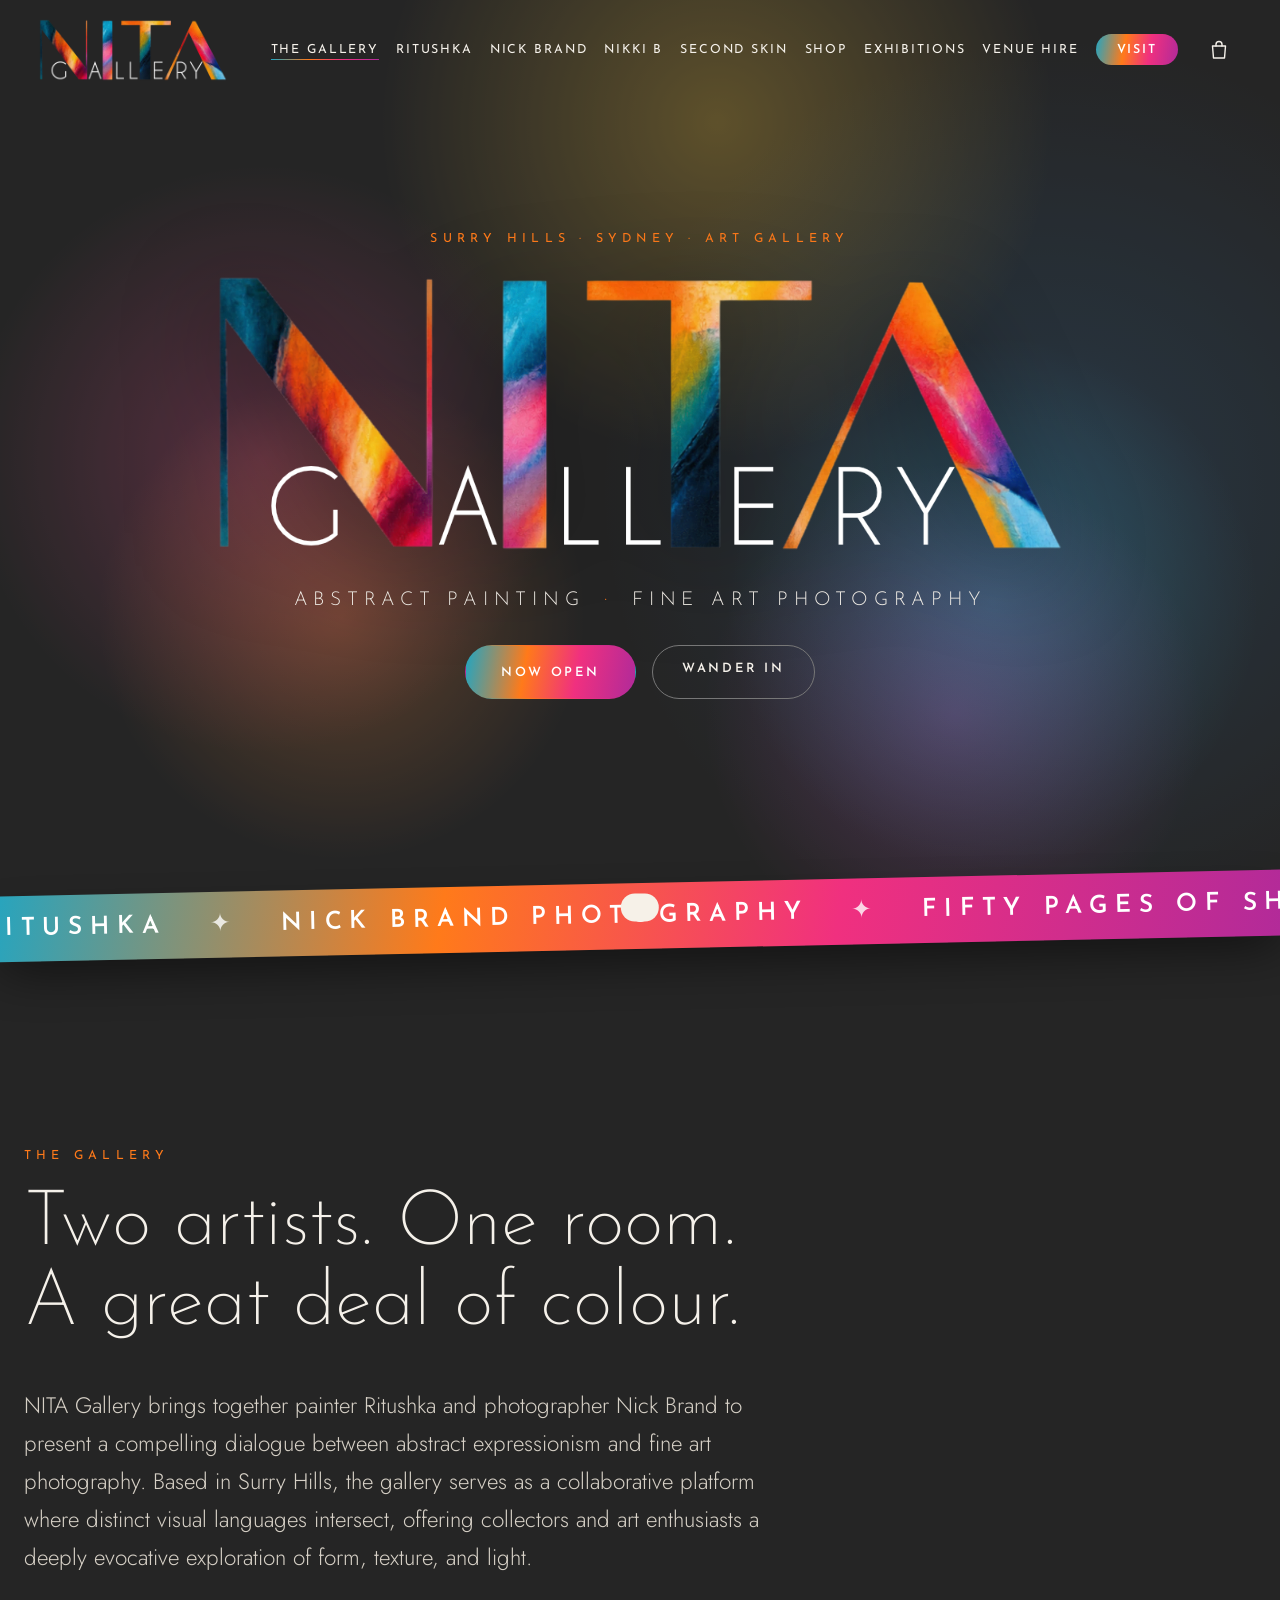
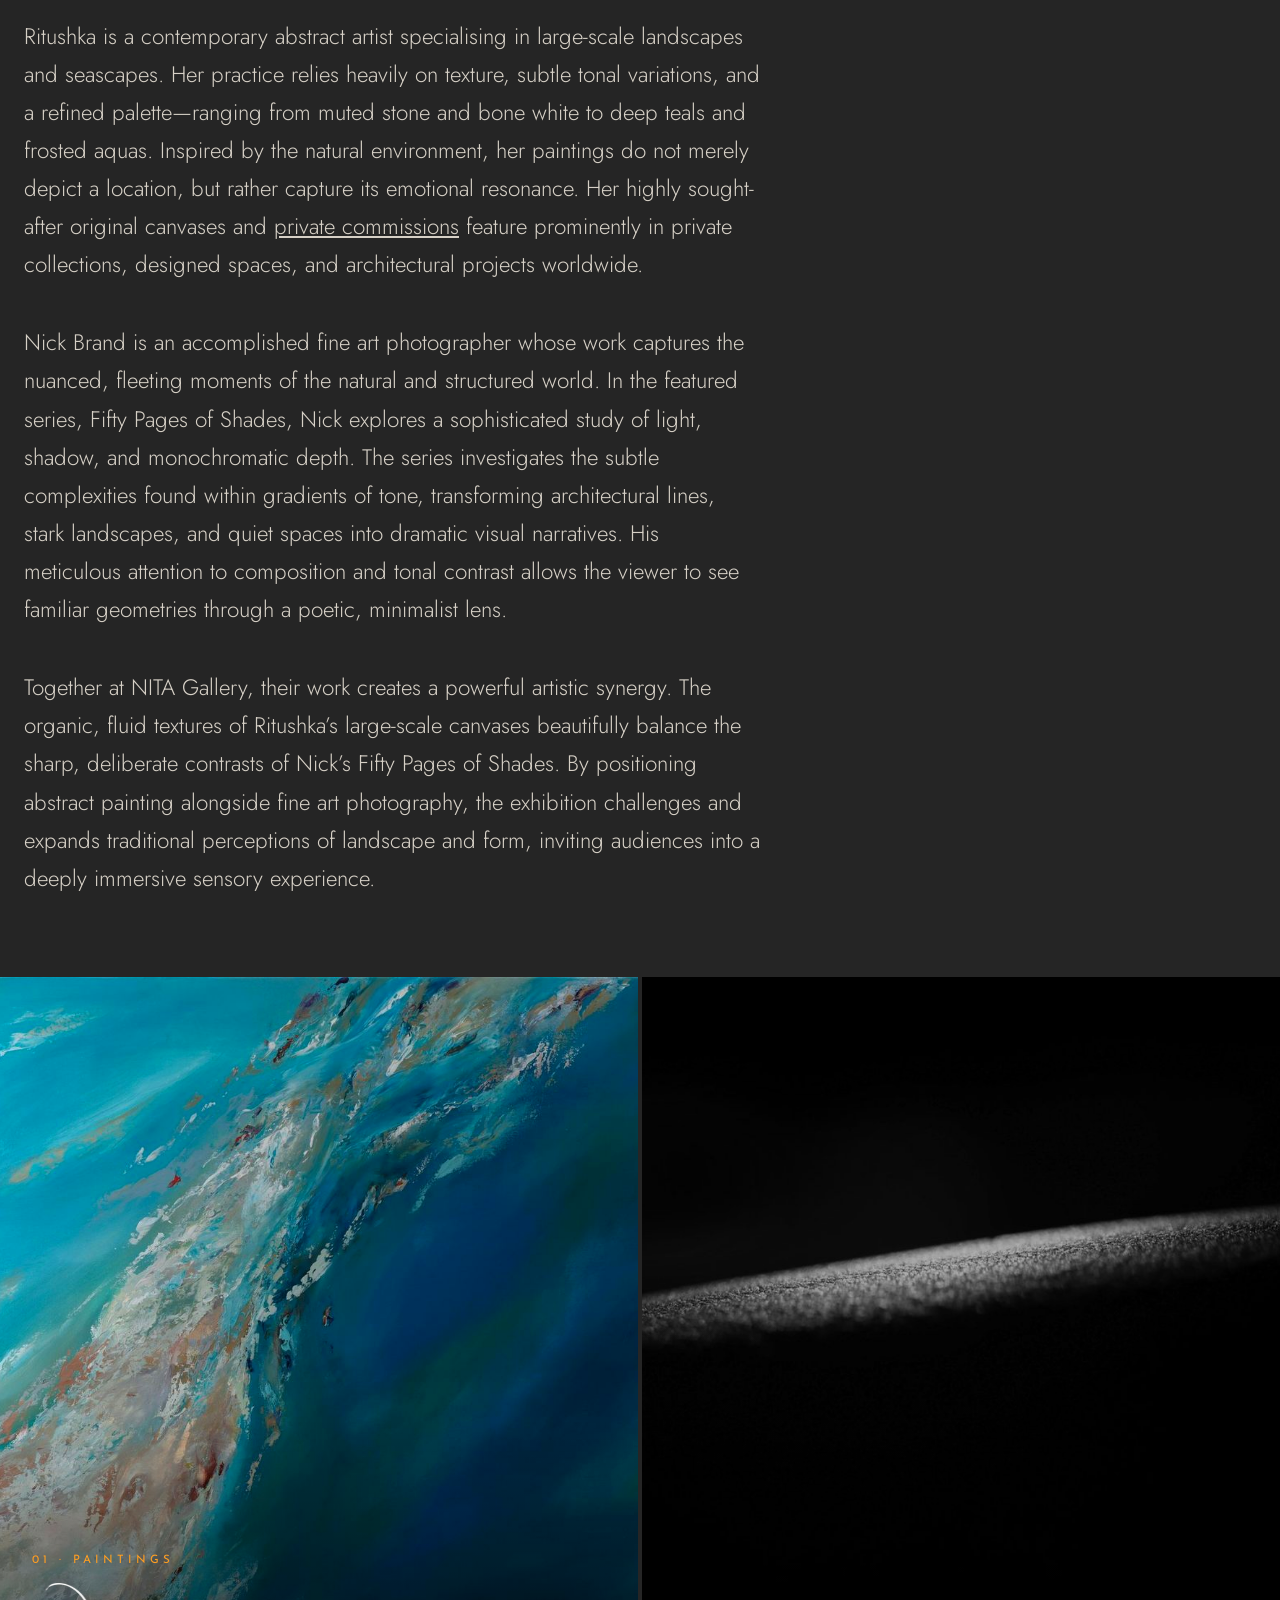
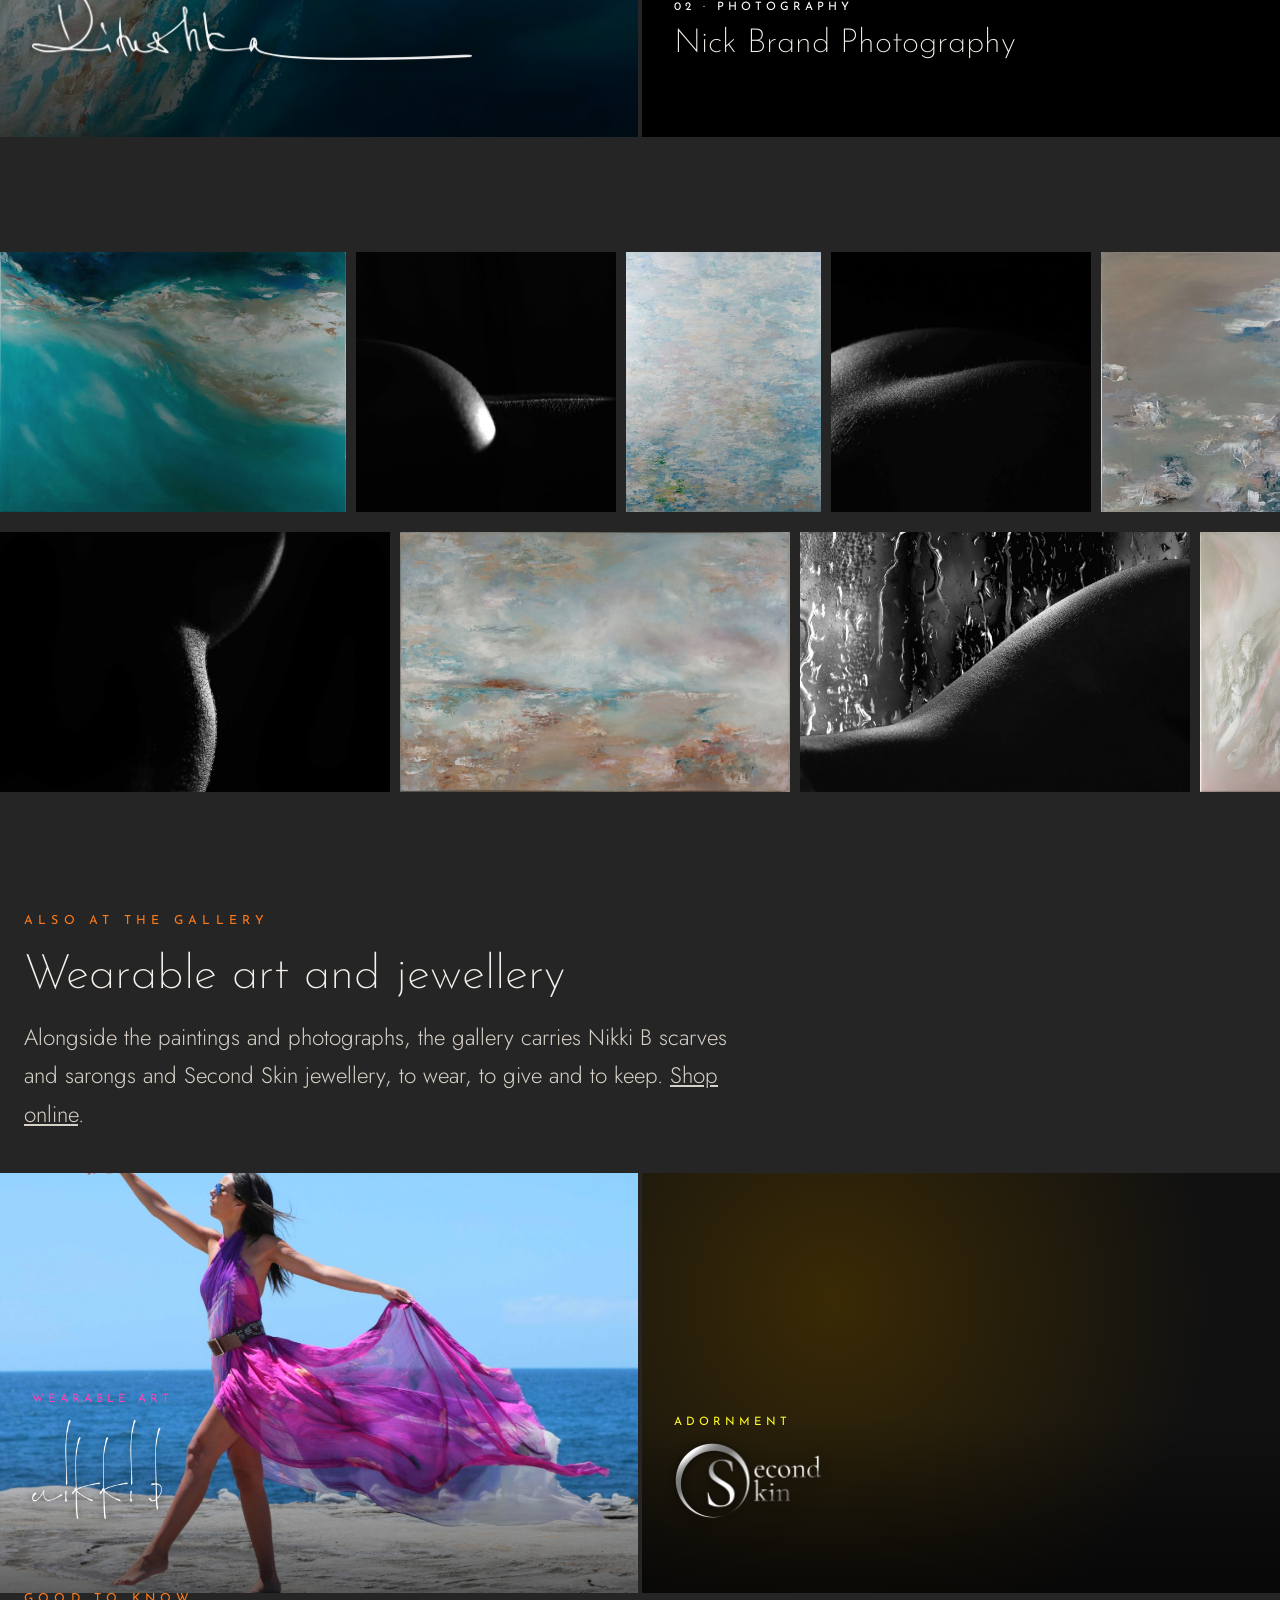
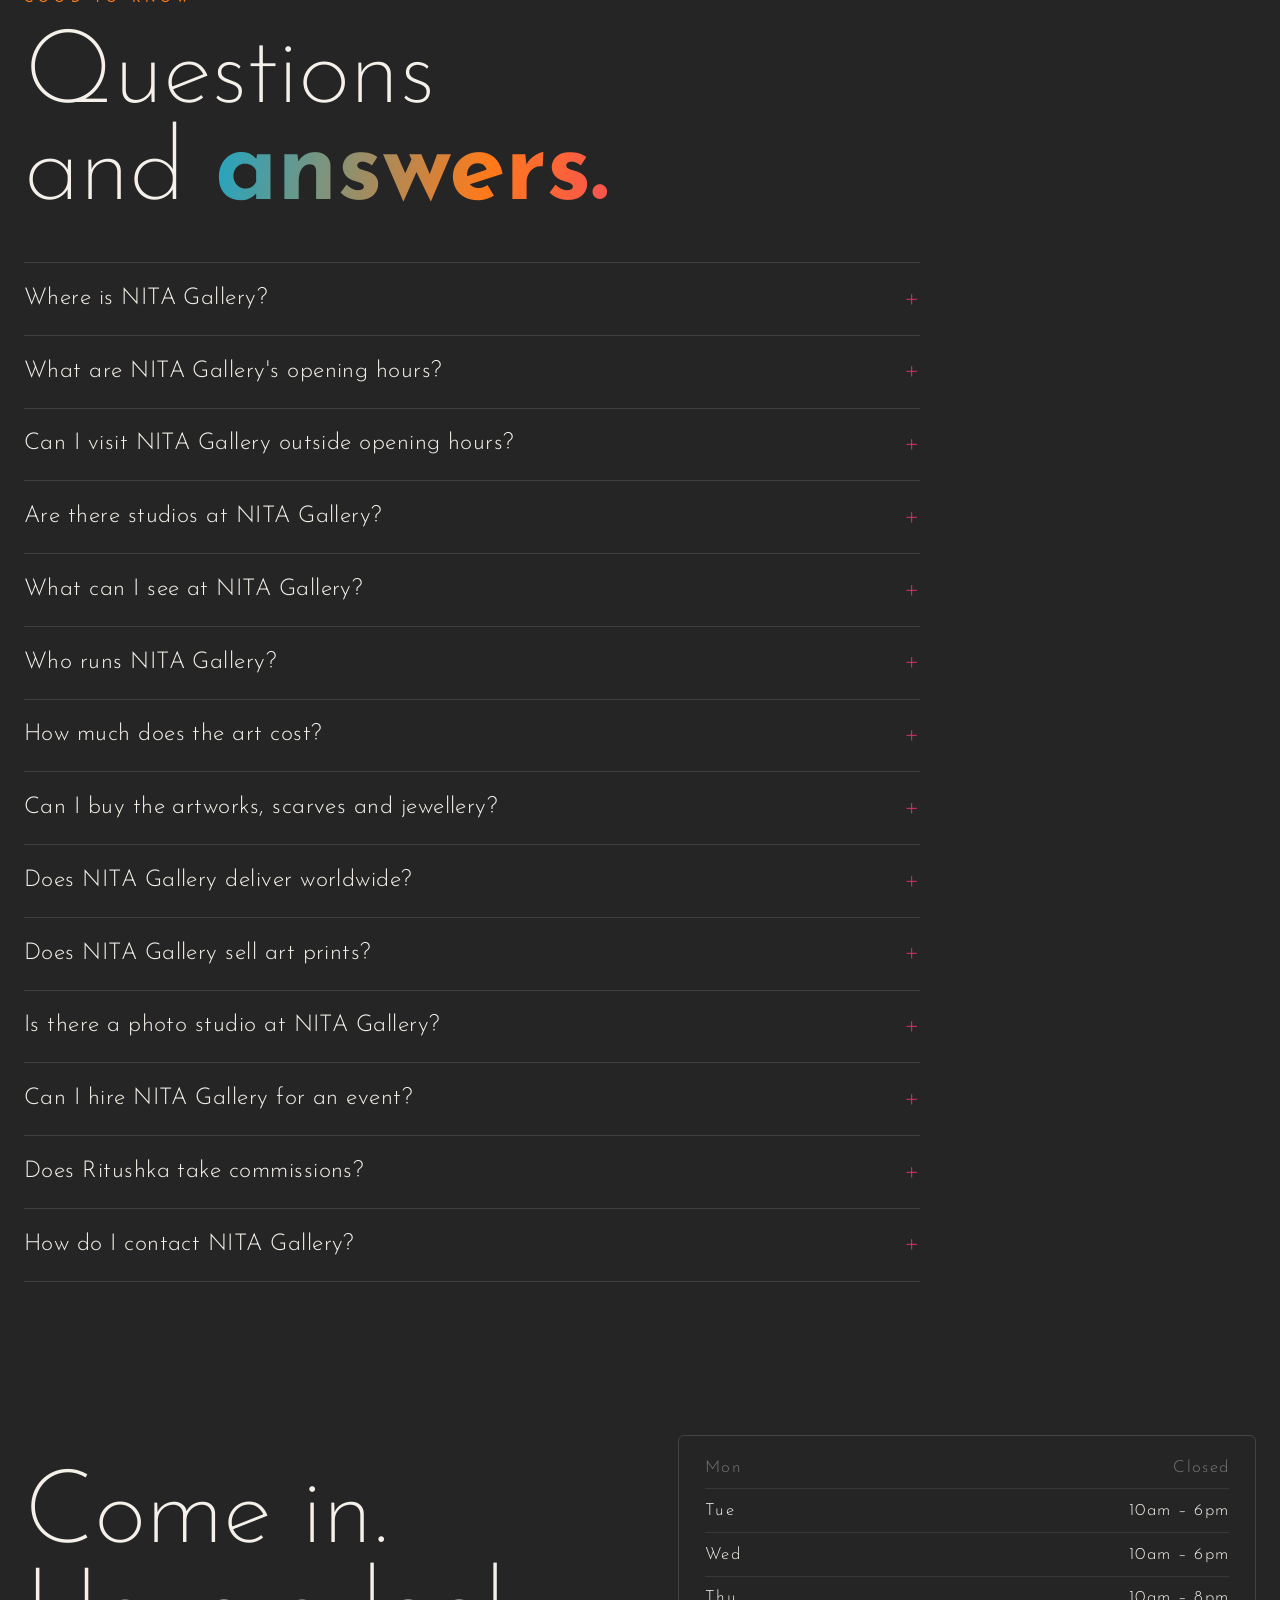
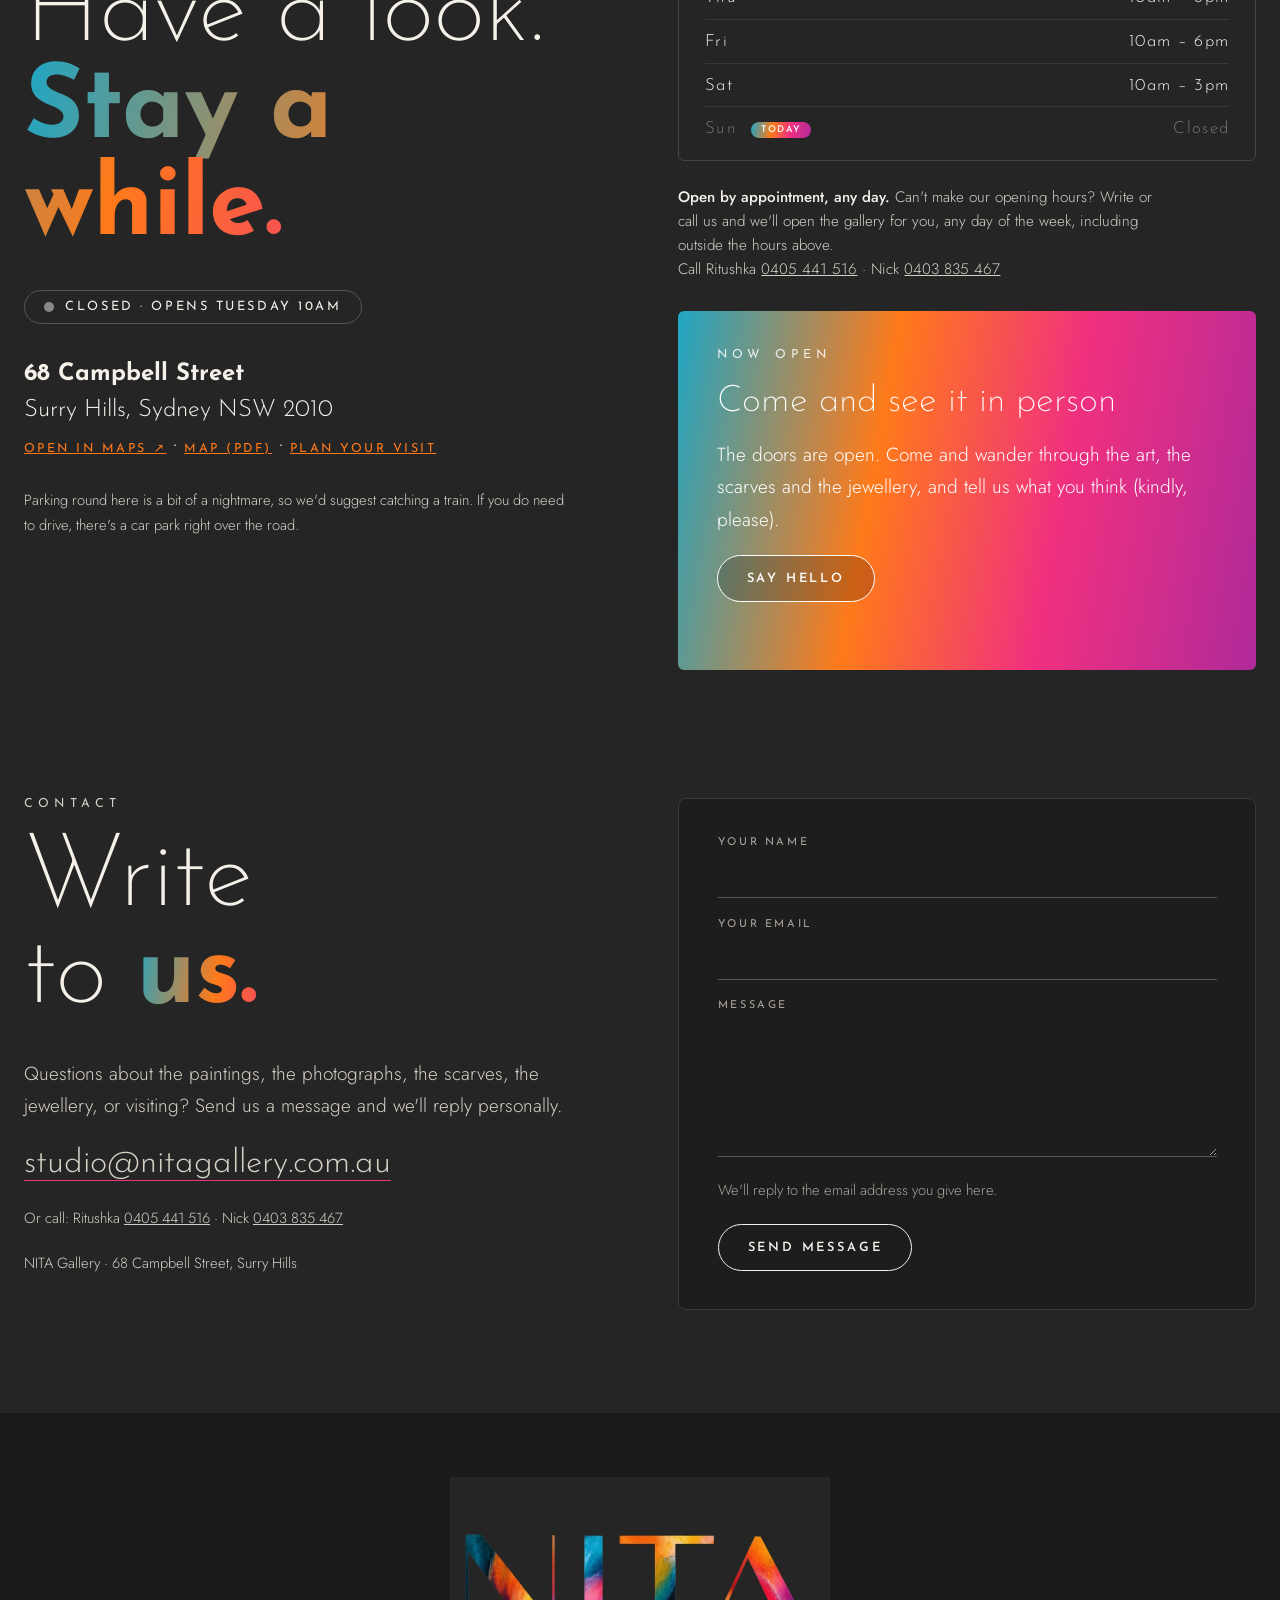
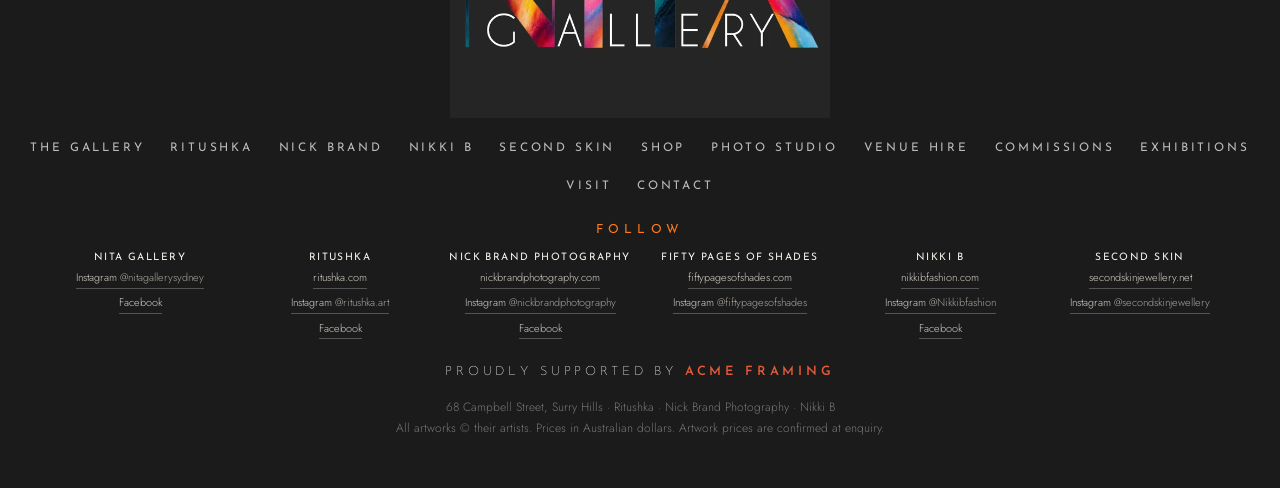
==== commit 0fa37a89: "View on your wall: fix squashed sample room pictures; link from every artwork pop-up The sample room" ====
--- a/index.html
+++ b/index.html
@@ -24,7 +24,7 @@
 <link rel="preload" as="style" href="https://fonts.googleapis.com/css2?family=Cormorant+Garamond:ital,wght@1,400;1,500&family=Josefin+Sans:wght@100;200;300;400;600;700&family=Jost:wght@300;400;500&display=swap" onload="this.onload=null;this.rel='stylesheet'">
 <noscript><link rel="stylesheet" href="https://fonts.googleapis.com/css2?family=Cormorant+Garamond:ital,wght@1,400;1,500&family=Josefin+Sans:wght@100;200;300;400;600;700&family=Jost:wght@300;400;500&display=swap"></noscript>
 <link rel="stylesheet" href="css/style.css?v=615239cf">
-<link rel="stylesheet" href="css/bag.css?v=839dad2d">
+<link rel="stylesheet" href="css/bag.css?v=bcbfee5a">
 
 <script>document.documentElement.classList.add('js')</script>
 <script type="application/ld+json">{"@context":"https://schema.org","@type":"ArtGallery","@id":"https://www.nitagallery.com.au/#gallery","name":"NITA Gallery","url":"https://www.nitagallery.com.au/","logo":"https://www.nitagallery.com.au/img/brand/nita-logo-t.png","image":"https://www.nitagallery.com.au/img/brand/og.jpg","description":"Art gallery with a painting studio and a photo studio at 68 Campbell Street, Surry Hills, Sydney. Paintings, photography, scarves and jewellery, plus venue hire for events of up to 40 guests. Open Tue–Sat.","email":"studio@nitagallery.com.au","telephone":["+61 405 441 516","+61 403 835 467"],"sameAs":["https://www.instagram.com/nitagallerysydney/","https://www.facebook.com/NITAgallerySydney"],"address":{"@type":"PostalAddress","streetAddress":"68 Campbell Street","addressLocality":"Surry Hills","addressRegion":"NSW","postalCode":"2010","addressCountry":"AU"},"hasMap":"https://www.google.com/maps/search/?api=1&query=68+Campbell+Street+Surry+Hills+NSW+2010","areaServed":{"@type":"City","name":"Sydney"},"openingHoursSpecification":[{"@type":"OpeningHoursSpecification","dayOfWeek":["Tuesday","Wednesday","Friday"],"opens":"10:00","closes":"18:00"},{"@type":"OpeningHoursSpecification","dayOfWeek":"Thursday","opens":"10:00","closes":"20:00"},{"@type":"OpeningHoursSpecification","dayOfWeek":"Saturday","opens":"10:00","closes":"15:00"}],"founder":[{"@type":"Person","name":"Ritushka"},{"@type":"Person","name":"Nick Brand"}],"knowsAbout":["Abstract painting","Fine-art photography","Wearable art","Jewellery","Event venue hire"],"department":[{"@type":"LocalBusiness","name":"Ritushka painting studio at NITA Gallery","description":"Painting studio of abstract artist Ritushka.","address":{"@type":"PostalAddress","streetAddress":"68 Campbell Street","addressLocality":"Surry Hills","addressRegion":"NSW","postalCode":"2010","addressCountry":"AU"},"founder":{"@type":"Person","name":"Ritushka"}},{"@type":"LocalBusiness","name":"Nick Brand Photography studio at NITA Gallery","description":"Photo studio of fine-art photographer Nick Brand.","address":{"@type":"PostalAddress","streetAddress":"68 Campbell Street","addressLocality":"Surry Hills","addressRegion":"NSW","postalCode":"2010","addressCountry":"AU"},"founder":{"@type":"Person","name":"Nick Brand"}}],"currenciesAccepted":"AUD","makesOffer":[{"@type":"Offer","itemOffered":{"@id":"https://www.nitagallery.com.au/venue-hire#service"}},{"@type":"Offer","itemOffered":{"@id":"https://www.nitagallery.com.au/photo-studio#service"}},{"@type":"Offer","itemOffered":{"@id":"https://www.nitagallery.com.au/commissions#service"}}]}</script><script type="application/ld+json">{"@context":"https://schema.org","@type":"WebSite","@id":"https://www.nitagallery.com.au/#website","name":"NITA Gallery","url":"https://www.nitagallery.com.au/","inLanguage":"en-AU","publisher":{"@id":"https://www.nitagallery.com.au/#gallery"}}</script><script type="application/ld+json">{"@context":"https://schema.org","@type":"FAQPage","mainEntity":[{"@type":"Question","name":"Where is NITA Gallery?","acceptedAnswer":{"@type":"Answer","text":"NITA Gallery is at 68 Campbell Street, Surry Hills, Sydney NSW 2010. Parking nearby is difficult, so catching a train is suggested; if you do need to drive, there is a car park right across the road."}},{"@type":"Question","name":"What are NITA Gallery's opening hours?","acceptedAnswer":{"@type":"Answer","text":"NITA Gallery is open Tuesday and Wednesday 10am to 6pm, Thursday 10am to 8pm, Friday 10am to 6pm and Saturday 10am to 3pm. It is closed on Sunday and Monday, but the gallery is open by appointment any day, including outside these hours. To arrange a visit, call Ritushka on 0405 441 516 or Nick on 0403 835 467, or write to studio@nitagallery.com.au."}},{"@type":"Question","name":"Can I visit NITA Gallery outside opening hours?","acceptedAnswer":{"@type":"Answer","text":"Yes. NITA Gallery is open by appointment any day of the week, including outside the advertised opening hours. Call Ritushka on 0405 441 516 or Nick on 0403 835 467, or write to studio@nitagallery.com.au, to arrange a time."}},{"@type":"Question","name":"Are there studios at NITA Gallery?","acceptedAnswer":{"@type":"Answer","text":"Yes. Ritushka runs a painting studio and Nick Brand runs a photo studio at NITA Gallery, 68 Campbell Street, Surry Hills. To ask about either studio, write to studio@nitagallery.com.au or visit during opening hours."}},{"@type":"Question","name":"What can I see at NITA Gallery?","acceptedAnswer":{"@type":"Answer","text":"NITA Gallery shows abstract paintings by Ritushka, fine-art black-and-white photography by Nick Brand Photography (the Fifty Pages of Shades series), wearable art in the form of scarves and sarongs from the Nikki B label, and a cabinet of jewellery."}},{"@type":"Question","name":"Who runs NITA Gallery?","acceptedAnswer":{"@type":"Answer","text":"NITA Gallery was opened by two artists: Ritushka, an abstract painter who runs a painting studio there, and Nick Brand, a Sydney fine-art photographer with more than twenty years' experience who runs a photo studio there. It is named for the two of them."}},{"@type":"Question","name":"How much does the art cost?","acceptedAnswer":{"@type":"Answer","text":"Prices are in Australian dollars. Ritushka's available original paintings are currently from A$950 to A$2,950. Nick Brand Photography's Fifty Pages of Shades limited editions of 50 are priced by the size of print, so please inquire. Nikki B scarves and sarongs are AUD $120 each, and Second Skin jewellery prices are shown on each piece in the shop. Artwork prices are confirmed at enquiry."}},{"@type":"Question","name":"Can I buy the artworks, scarves and jewellery?","acceptedAnswer":{"@type":"Answer","text":"Yes. Paintings, Fifty Pages of Shades, Second Skin jewellery and Nikki B scarves and sarongs can be bought online in the shop at https://www.nitagallery.com.au/shop, or in the gallery at 68 Campbell Street. For anything priced on enquiry, visit the gallery or write to studio@nitagallery.com.au."}},{"@type":"Question","name":"Does NITA Gallery deliver worldwide?","acceptedAnswer":{"@type":"Answer","text":"Yes. The online shop delivers worldwide. The delivery price depends on the country, and you can see it in your cart before you pay. Payment is taken securely by Stripe, in Australian dollars."}},{"@type":"Question","name":"Does NITA Gallery sell art prints?","acceptedAnswer":{"@type":"Answer","text":"Yes. Ritushka's limited edition prints are sold in the online shop at https://www.nitagallery.com.au/shop. Each is an archival pigment giclee on cotton rag paper, hand-signed and numbered, in sizes from small to large, from AUD $100 unframed, printed to order in Sydney."}},{"@type":"Question","name":"Is there a photo studio at NITA Gallery?","acceptedAnswer":{"@type":"Answer","text":"Yes. Nick Brand Photography runs a working photo studio inside NITA Gallery at 68 Campbell Street, Surry Hills, where you can book a portrait session. See https://www.nitagallery.com.au/photo-studio."}},{"@type":"Question","name":"Can I hire NITA Gallery for an event?","acceptedAnswer":{"@type":"Answer","text":"Yes. NITA Gallery at 68 Campbell Street, Surry Hills can be hired for private events, Christmas parties, launches, workshops and photo shoots, for up to 40 guests, from $120 an hour. See https://www.nitagallery.com.au/venue-hire."}},{"@type":"Question","name":"Does Ritushka take commissions?","acceptedAnswer":{"@type":"Answer","text":"Yes. Ritushka paints commissioned abstract paintings for collectors, interior designers, corporate clients, hotels and hospitality venues. See https://www.nitagallery.com.au/commissions."}},{"@type":"Question","name":"How do I contact NITA Gallery?","acceptedAnswer":{"@type":"Answer","text":"Email studio@nitagallery.com.au, use the contact form on this page, or visit 68 Campbell Street, Surry Hills during opening hours."}}]}</script></head>
--- a/css/bag.css
+++ b/css/bag.css
@@ -56,8 +56,9 @@
 .add{display:inline-flex;align-items:center;justify-content:center;gap:.5rem;font:600 .72rem var(--display);letter-spacing:.2em;text-transform:uppercase;padding:.8rem 1.3rem;border-radius:99px;border:1px solid currentColor;position:relative;overflow:hidden;isolation:isolate;transition:color .4s,border-color .4s}
 .add::before{content:"";position:absolute;inset:0;background:var(--grad);transform:translateY(101%);transition:transform .5s var(--ease);z-index:-1}
 .add:hover{border-color:transparent;color:#fff}.add:hover::before{transform:none}
-.ask{line-height:1.7;font:400 .72rem/1.7 var(--display);letter-spacing:.2em;text-transform:uppercase;text-decoration:underline;text-underline-offset:4px;color:inherit;opacity:.8}
-.ask:hover{opacity:1}
+.ask,.wall-link{line-height:1.7;font:400 .72rem/1.7 var(--display);letter-spacing:.2em;text-transform:uppercase;text-decoration:underline;text-underline-offset:4px;color:inherit;opacity:.8}
+.ask:hover,.wall-link:hover{opacity:1}
+.modal .wall-link{display:inline-block;margin-top:1rem}
 .priced .ask,.unpriced .add{display:none}
 [data-item]:not(.priced):not(.unpriced) .add{opacity:.6}
 
